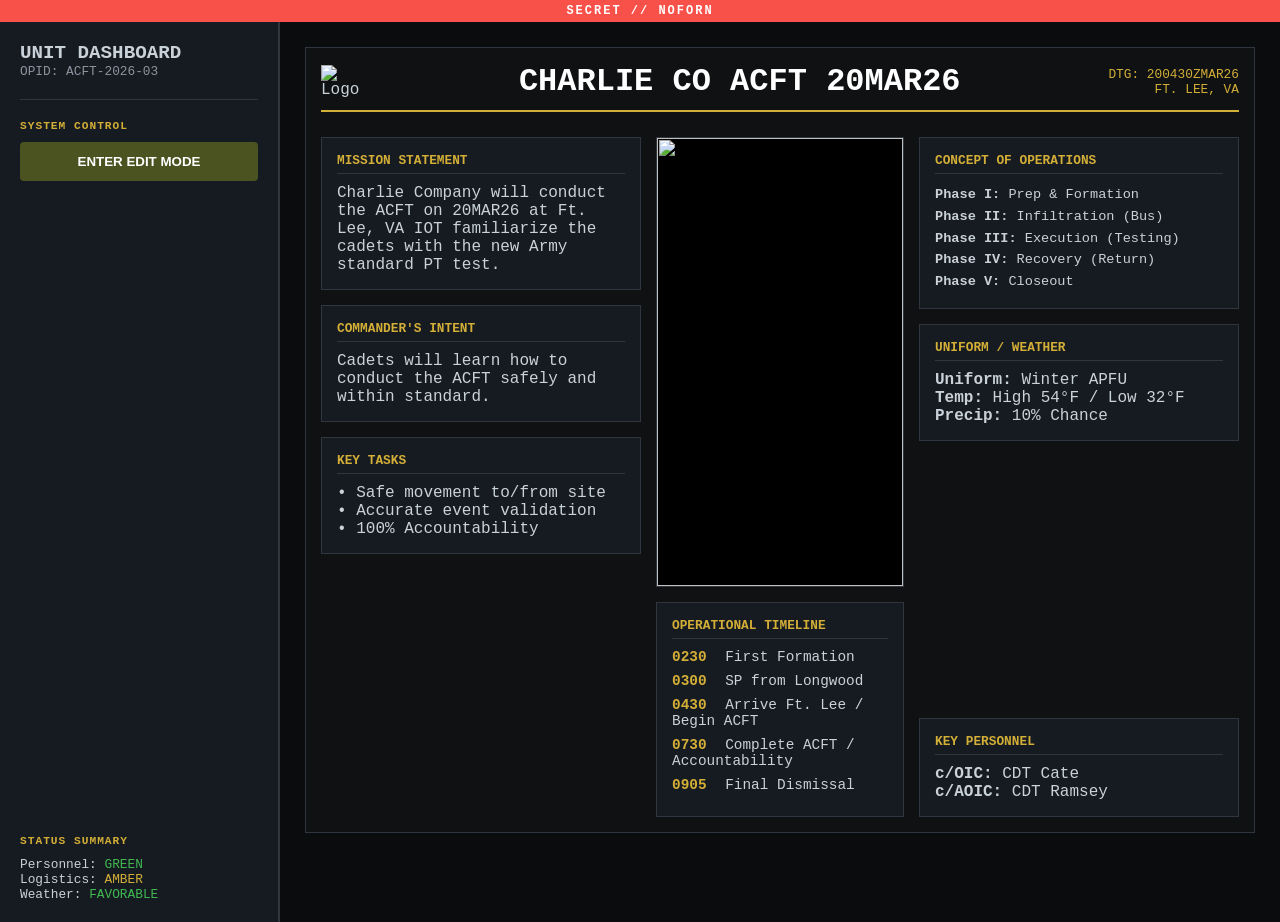
==== CONOP.html @ 580fa561 "Refactor CONOP.html for improved layout and styles" ====
<!DOCTYPE html>
<html lang="en">
<head>
  <meta charset="UTF-8" />
  <meta name="viewport" content="width=device-width, initial-scale=1.0" />
  <title>TOC | COMMAND DASHBOARD</title>
  <style>
    :root {
      --army-green: #4b5320;
      --tactical-bg: #0a0c0e;
      --panel: #161b22;
      --accent: #d4af37; /* Gold */
      --success: #3fb950;
      --danger: #f85149;
      --text-main: #c9d1d9;
      --text-muted: #8b949e;
      --border: #30363d;
      --edit-glow: rgba(212, 175, 55, 0.3);
    }

    * { box-sizing: border-box; }

    body {
      margin: 0;
      font-family: "Segoe UI", "Courier New", monospace;
      background-color: var(--tactical-bg);
      color: var(--text-main);
    }

    .classification-banner {
      background: var(--danger);
      color: white;
      text-align: center;
      font-weight: bold;
      padding: 4px;
      font-size: 0.75rem;
      letter-spacing: 2px;
      text-transform: uppercase;
      position: sticky;
      top: 0;
      z-index: 1000;
    }

    .app {
      display: grid;
      grid-template-columns: 280px 1fr;
      min-height: 100vh;
    }

    /* Sidebar Navigation */
    .sidebar {
      background: var(--panel);
      border-right: 2px solid var(--border);
      padding: 20px;
      display: flex;
      flex-direction: column;
    }

    .unit-header {
      border-bottom: 1px solid var(--border);
      padding-bottom: 20px;
      margin-bottom: 20px;
    }

    .nav-label {
      font-size: 0.7rem;
      color: var(--accent);
      text-transform: uppercase;
      margin-bottom: 10px;
      font-weight: bold;
      letter-spacing: 1px;
    }

    .toggle-btn {
      width: 100%;
      background: var(--army-green);
      color: white;
      border: none;
      padding: 12px;
      font-weight: bold;
      cursor: pointer;
      border-radius: 4px;
      margin-bottom: 20px;
      text-transform: uppercase;
      transition: 0.3s;
    }

    .toggle-btn.editing { background: var(--accent); color: black; }

    /* Main Content Layout */
    .main { padding: 25px; }

    .conop-grid {
      display: grid;
      grid-template-columns: 320px 1fr 320px; /* 3-Column functional layout */
      grid-template-rows: auto 1fr;
      gap: 15px;
      border: 1px solid var(--border);
      background: rgba(255,255,255,0.02);
      padding: 15px;
    }

    /* Header */
    .slide-header {
      grid-column: span 3;
      display: flex;
      justify-content: space-between;
      align-items: center;
      border-bottom: 2px solid var(--accent);
      padding-bottom: 10px;
      margin-bottom: 10px;
    }

    .slide-header h1 { margin: 0; font-size: 2rem; color: white; }

    /* Columns */
    .col { display: flex; flex-direction: column; gap: 15px; }

    .card {
      background: var(--panel);
      border: 1px solid var(--border);
      padding: 15px;
      position: relative;
    }

    .card h3 {
      margin-top: 0;
      font-size: 0.8rem;
      color: var(--accent);
      text-transform: uppercase;
      border-bottom: 1px solid var(--border);
      padding-bottom: 5px;
      margin-bottom: 10px;
    }

    /* Map / Image Container */
    .map-container {
      background: #000;
      height: 450px;
      border: 1px solid var(--border);
      position: relative;
      overflow: hidden;
      display: flex;
      justify-content: center;
      align-items: center;
    }

    #conop-image { width: 100%; height: 100%; object-fit: contain; }

    .upload-overlay {
      position: absolute;
      background: rgba(0,0,0,0.8);
      color: var(--accent);
      padding: 20px;
      border: 2px dashed var(--accent);
      cursor: pointer;
      display: none;
    }

    /* Editable States */
    .editable { outline: none; transition: 0.2s; }
    .is-editing .editable {
      background: rgba(255, 255, 255, 0.05);
      box-shadow: inset 0 0 5px var(--edit-glow);
      padding: 5px;
    }
    .is-editing .upload-overlay { display: block; }

    .timeline-list { list-style: none; padding: 0; margin: 0; font-family: monospace; }
    .timeline-list li { margin-bottom: 8px; font-size: 0.9rem; }
    .timeline-list strong { color: var(--accent); margin-right: 10px; }

  </style>
</head>
<body class="is-presentation">

  <div class="classification-banner">SECRET // NOFORN</div>

  <div class="app">
    <aside class="sidebar">
      <div class="unit-header">
        <div style="font-weight: bold; font-size: 1.2rem;">UNIT DASHBOARD</div>
        <div style="color: var(--text-muted); font-size: 0.8rem;">OPID: ACFT-2026-03</div>
      </div>

      <div class="nav-group">
        <div class="nav-label">System Control</div>
        <button id="toggleEdit" class="toggle-btn">Enter Edit Mode</button>
      </div>

      <div class="nav-group" style="margin-top: auto;">
        <div class="nav-label">Status Summary</div>
        <div style="font-size: 0.8rem; font-family: monospace;">
          Personnel: <span style="color: var(--success);">GREEN</span><br>
          Logistics: <span style="color: var(--accent);">AMBER</span><br>
          Weather: <span style="color: var(--success);">FAVORABLE</span>
        </div>
      </div>
    </aside>

    <main class="main">
      <div class="conop-grid" id="main-slide">
        
        <header class="slide-header">
          <img src="https://upload.wikimedia.org/wikipedia/commons/b/b5/US_Army_Insignia.svg" width="50" alt="Logo">
          <h1 class="editable" contenteditable="false">CHARLIE CO ACFT 20MAR26</h1>
          <div style="text-align: right; font-family: monospace; font-size: 0.8rem; color: var(--accent);">
            DTG: 200430ZMAR26<br>FT. LEE, VA
          </div>
        </header>

        <div class="col">
          <div class="card">
            <h3>Mission Statement</h3>
            <div class="editable" contenteditable="false">
              Charlie Company will conduct the ACFT on 20MAR26 at Ft. Lee, VA IOT familiarize the cadets with the new Army standard PT test.
            </div>
          </div>

          <div class="card">
            <h3>Commander's Intent</h3>
            <div class="editable" contenteditable="false">
              Cadets will learn how to conduct the ACFT safely and within standard.
            </div>
          </div>

          <div class="card">
            <h3>Key Tasks</h3>
            <div class="editable" contenteditable="false">
              • Safe movement to/from site<br>
              • Accurate event validation<br>
              • 100% Accountability
            </div>
          </div>
        </div>

        <div class="col" style="flex-grow: 1;">
          <div class="map-container">
            <img src="https://via.placeholder.com/800x450/111/d4af37?text=UPLOAD+MAP+IMAGE" id="conop-image">
            <label for="image-input" class="upload-overlay">
              CLICK TO UPLOAD CONOP IMAGE / MAP
            </label>
            <input type="file" id="image-input" style="display: none;" accept="image/*">
          </div>

          <div class="card">
            <h3>Operational Timeline</h3>
            <ul class="timeline-list editable" contenteditable="false">
              <li><strong>0230</strong> First Formation</li>
              <li><strong>0300</strong> SP from Longwood</li>
              <li><strong>0430</strong> Arrive Ft. Lee / Begin ACFT</li>
              <li><strong>0730</strong> Complete ACFT / Accountability</li>
              <li><strong>0905</strong> Final Dismissal</li>
            </ul>
          </div>
        </div>

        <div class="col">
          <div class="card">
            <h3>Concept of Operations</h3>
            <div class="editable" contenteditable="false" style="font-size: 0.85rem; line-height: 1.6;">
              <strong>Phase I:</strong> Prep & Formation<br>
              <strong>Phase II:</strong> Infiltration (Bus)<br>
              <strong>Phase III:</strong> Execution (Testing)<br>
              <strong>Phase IV:</strong> Recovery (Return)<br>
              <strong>Phase V:</strong> Closeout
            </div>
          </div>

          <div class="card">
            <h3>Uniform / Weather</h3>
            <div class="editable" contenteditable="false">
              <strong>Uniform:</strong> Winter APFU<br>
              <strong>Temp:</strong> High 54°F / Low 32°F<br>
              <strong>Precip:</strong> 10% Chance
            </div>
          </div>

          <div class="card" style="margin-top: auto;">
            <h3>Key Personnel</h3>
            <div class="editable" contenteditable="false">
              <strong>c/OIC:</strong> CDT Cate<br>
              <strong>c/AOIC:</strong> CDT Ramsey
            </div>
          </div>
        </div>

      </div>
    </main>
  </div>

  <script>
    const toggleBtn = document.getElementById('toggleEdit');
    const body = document.body;
    const editables = document.querySelectorAll('.editable');
    const imageInput = document.getElementById('image-input');
    const displayImage = document.getElementById('conop-image');

    let isEditing = false;

    // Toggle Edit Mode
    toggleBtn.addEventListener('click', () => {
      isEditing = !isEditing;
      
      if (isEditing) {
        body.classList.replace('is-presentation', 'is-editing');
        toggleBtn.textContent = 'Save & Lock Brief';
        toggleBtn.classList.add('editing');
        editables.forEach(el => el.contentEditable = "true");
      } else {
        body.classList.replace('is-editing', 'is-presentation');
        toggleBtn.textContent = 'Enter Edit Mode';
        toggleBtn.classList.remove('editing');
        editables.forEach(el => el.contentEditable = "false");
      }
    });

    // Handle Image Upload
    imageInput.addEventListener('change', function() {
      const file = this.files[0];
      if (file) {
        const reader = new FileReader();
        reader.onload = function(e) {
          displayImage.src = e.target.result;
        }
        reader.readAsDataURL(file);
      }
    });
  </script>
</body>
</html>
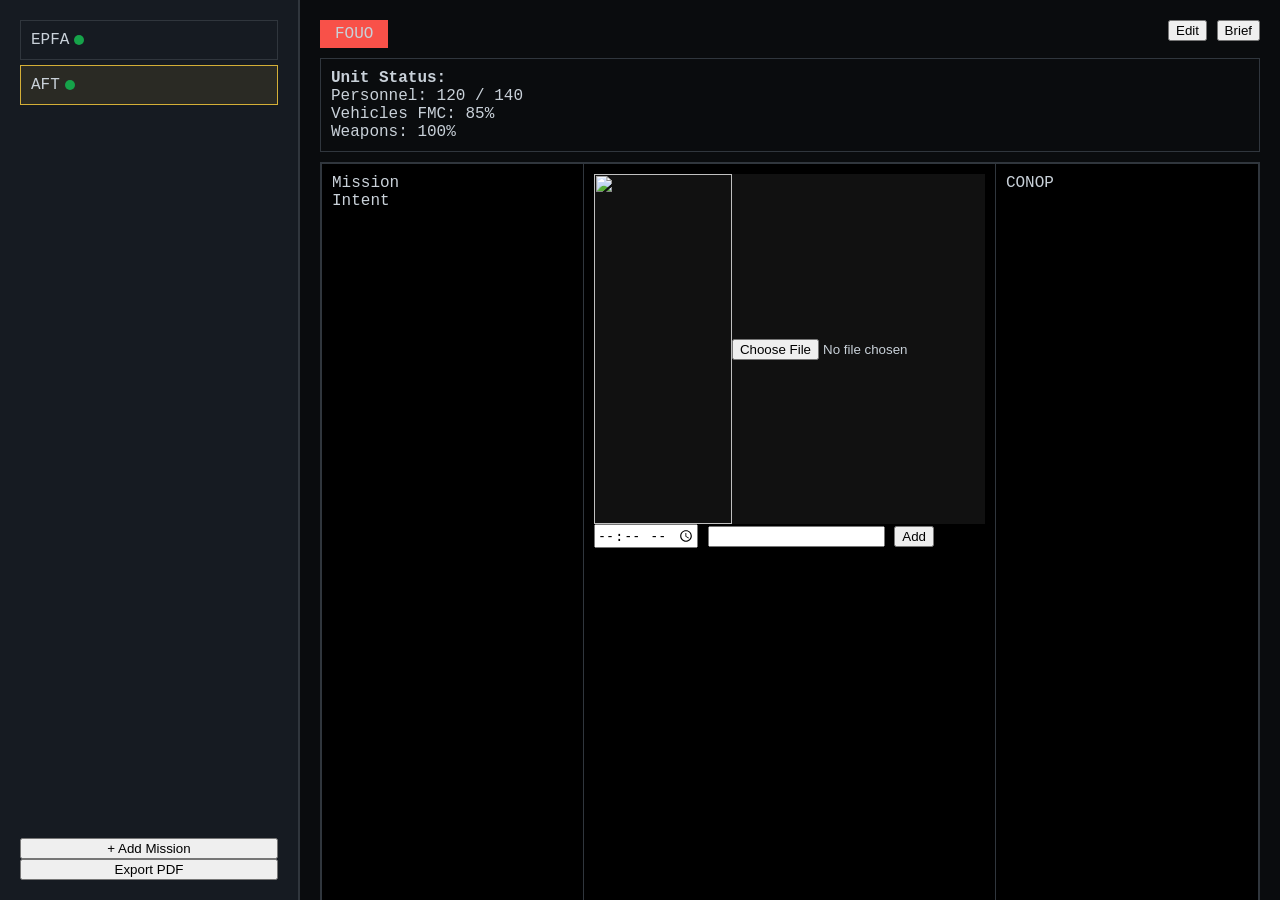
==== commit 69aefd47: "Refactor CONOP.html for improved structure and styling" ====
--- a/CONOP.html
+++ b/CONOP.html
@@ -1,331 +1,203 @@
 <!DOCTYPE html>
 <html lang="en">
 <head>
-  <meta charset="UTF-8" />
-  <meta name="viewport" content="width=device-width, initial-scale=1.0" />
-  <title>TOC | COMMAND DASHBOARD</title>
-  <style>
-    :root {
-      --army-green: #4b5320;
-      --tactical-bg: #0a0c0e;
-      --panel: #161b22;
-      --accent: #d4af37; /* Gold */
-      --success: #3fb950;
-      --danger: #f85149;
-      --text-main: #c9d1d9;
-      --text-muted: #8b949e;
-      --border: #30363d;
-      --edit-glow: rgba(212, 175, 55, 0.3);
-    }
-
-    * { box-sizing: border-box; }
-
-    body {
-      margin: 0;
-      font-family: "Segoe UI", "Courier New", monospace;
-      background-color: var(--tactical-bg);
-      color: var(--text-main);
-    }
-
-    .classification-banner {
-      background: var(--danger);
-      color: white;
-      text-align: center;
-      font-weight: bold;
-      padding: 4px;
-      font-size: 0.75rem;
-      letter-spacing: 2px;
-      text-transform: uppercase;
-      position: sticky;
-      top: 0;
-      z-index: 1000;
-    }
-
-    .app {
-      display: grid;
-      grid-template-columns: 280px 1fr;
-      min-height: 100vh;
-    }
-
-    /* Sidebar Navigation */
-    .sidebar {
-      background: var(--panel);
-      border-right: 2px solid var(--border);
-      padding: 20px;
-      display: flex;
-      flex-direction: column;
-    }
-
-    .unit-header {
-      border-bottom: 1px solid var(--border);
-      padding-bottom: 20px;
-      margin-bottom: 20px;
-    }
-
-    .nav-label {
-      font-size: 0.7rem;
-      color: var(--accent);
-      text-transform: uppercase;
-      margin-bottom: 10px;
-      font-weight: bold;
-      letter-spacing: 1px;
-    }
-
-    .toggle-btn {
-      width: 100%;
-      background: var(--army-green);
-      color: white;
-      border: none;
-      padding: 12px;
-      font-weight: bold;
-      cursor: pointer;
-      border-radius: 4px;
-      margin-bottom: 20px;
-      text-transform: uppercase;
-      transition: 0.3s;
-    }
-
-    .toggle-btn.editing { background: var(--accent); color: black; }
-
-    /* Main Content Layout */
-    .main { padding: 25px; }
-
-    .conop-grid {
-      display: grid;
-      grid-template-columns: 320px 1fr 320px; /* 3-Column functional layout */
-      grid-template-rows: auto 1fr;
-      gap: 15px;
-      border: 1px solid var(--border);
-      background: rgba(255,255,255,0.02);
-      padding: 15px;
-    }
-
-    /* Header */
-    .slide-header {
-      grid-column: span 3;
-      display: flex;
-      justify-content: space-between;
-      align-items: center;
-      border-bottom: 2px solid var(--accent);
-      padding-bottom: 10px;
-      margin-bottom: 10px;
-    }
-
-    .slide-header h1 { margin: 0; font-size: 2rem; color: white; }
-
-    /* Columns */
-    .col { display: flex; flex-direction: column; gap: 15px; }
-
-    .card {
-      background: var(--panel);
-      border: 1px solid var(--border);
-      padding: 15px;
-      position: relative;
-    }
-
-    .card h3 {
-      margin-top: 0;
-      font-size: 0.8rem;
-      color: var(--accent);
-      text-transform: uppercase;
-      border-bottom: 1px solid var(--border);
-      padding-bottom: 5px;
-      margin-bottom: 10px;
-    }
-
-    /* Map / Image Container */
-    .map-container {
-      background: #000;
-      height: 450px;
-      border: 1px solid var(--border);
-      position: relative;
-      overflow: hidden;
-      display: flex;
-      justify-content: center;
-      align-items: center;
-    }
-
-    #conop-image { width: 100%; height: 100%; object-fit: contain; }
-
-    .upload-overlay {
-      position: absolute;
-      background: rgba(0,0,0,0.8);
-      color: var(--accent);
-      padding: 20px;
-      border: 2px dashed var(--accent);
-      cursor: pointer;
-      display: none;
-    }
-
-    /* Editable States */
-    .editable { outline: none; transition: 0.2s; }
-    .is-editing .editable {
-      background: rgba(255, 255, 255, 0.05);
-      box-shadow: inset 0 0 5px var(--edit-glow);
-      padding: 5px;
-    }
-    .is-editing .upload-overlay { display: block; }
-
-    .timeline-list { list-style: none; padding: 0; margin: 0; font-family: monospace; }
-    .timeline-list li { margin-bottom: 8px; font-size: 0.9rem; }
-    .timeline-list strong { color: var(--accent); margin-right: 10px; }
-
-  </style>
+<meta charset="UTF-8">
+<meta name="viewport" content="width=device-width, initial-scale=1.0">
+<title>TOC | MISSION BUILDER PRO</title>
+
+<style>
+:root {
+--bg:#0a0c0e;--panel:#161b22;--border:#30363d;--accent:#d4af37;--army-green:#4b5320;--text:#c9d1d9;--danger:#f85149;
+}
+
+body{margin:0;font-family:"Segoe UI","Courier New",monospace;background:var(--bg);color:var(--text);display:grid;grid-template-columns:300px 1fr;height:100vh}
+
+.sidebar{background:var(--panel);border-right:2px solid var(--border);padding:20px;display:flex;flex-direction:column}
+.tab-list{flex-grow:1;overflow:auto}
+.mission-tab{border:1px solid var(--border);padding:10px;margin-bottom:5px;cursor:pointer;display:flex;gap:5px;align-items:center}
+.mission-tab.active{border-color:var(--accent);background:rgba(212,175,55,0.1)}
+
+.status-dot{width:10px;height:10px;border-radius:50%}
+.green{background:#16a34a}
+.amber{background:#f59e0b}
+.red{background:#dc2626}
+
+.main{padding:20px;overflow:auto}
+.header{display:flex;justify-content:space-between;margin-bottom:10px}
+.banner{background:var(--danger);padding:5px 15px}
+
+.unit-box{margin-bottom:10px;border:1px solid var(--border);padding:10px}
+
+.slide{display:none;background:black;border:2px solid var(--border);grid-template-columns:28% 44% 28%;min-height:800px}
+.slide.active{display:grid}
+
+.col{border-right:1px solid var(--border);padding:10px}
+.col:last-child{border-right:none}
+
+.map{height:350px;background:#111;display:flex;justify-content:center;align-items:center;position:relative}
+.map img{width:100%;height:100%;object-fit:contain}
+
+.editing [contenteditable="true"]{outline:1px dashed var(--accent)}
+
+</style>
 </head>
-<body class="is-presentation">
-
-  <div class="classification-banner">SECRET // NOFORN</div>
-
-  <div class="app">
-    <aside class="sidebar">
-      <div class="unit-header">
-        <div style="font-weight: bold; font-size: 1.2rem;">UNIT DASHBOARD</div>
-        <div style="color: var(--text-muted); font-size: 0.8rem;">OPID: ACFT-2026-03</div>
-      </div>
-
-      <div class="nav-group">
-        <div class="nav-label">System Control</div>
-        <button id="toggleEdit" class="toggle-btn">Enter Edit Mode</button>
-      </div>
-
-      <div class="nav-group" style="margin-top: auto;">
-        <div class="nav-label">Status Summary</div>
-        <div style="font-size: 0.8rem; font-family: monospace;">
-          Personnel: <span style="color: var(--success);">GREEN</span><br>
-          Logistics: <span style="color: var(--accent);">AMBER</span><br>
-          Weather: <span style="color: var(--success);">FAVORABLE</span>
-        </div>
-      </div>
-    </aside>
-
-    <main class="main">
-      <div class="conop-grid" id="main-slide">
-        
-        <header class="slide-header">
-          <img src="https://upload.wikimedia.org/wikipedia/commons/b/b5/US_Army_Insignia.svg" width="50" alt="Logo">
-          <h1 class="editable" contenteditable="false">CHARLIE CO ACFT 20MAR26</h1>
-          <div style="text-align: right; font-family: monospace; font-size: 0.8rem; color: var(--accent);">
-            DTG: 200430ZMAR26<br>FT. LEE, VA
-          </div>
-        </header>
-
-        <div class="col">
-          <div class="card">
-            <h3>Mission Statement</h3>
-            <div class="editable" contenteditable="false">
-              Charlie Company will conduct the ACFT on 20MAR26 at Ft. Lee, VA IOT familiarize the cadets with the new Army standard PT test.
-            </div>
-          </div>
-
-          <div class="card">
-            <h3>Commander's Intent</h3>
-            <div class="editable" contenteditable="false">
-              Cadets will learn how to conduct the ACFT safely and within standard.
-            </div>
-          </div>
-
-          <div class="card">
-            <h3>Key Tasks</h3>
-            <div class="editable" contenteditable="false">
-              • Safe movement to/from site<br>
-              • Accurate event validation<br>
-              • 100% Accountability
-            </div>
-          </div>
-        </div>
-
-        <div class="col" style="flex-grow: 1;">
-          <div class="map-container">
-            <img src="https://via.placeholder.com/800x450/111/d4af37?text=UPLOAD+MAP+IMAGE" id="conop-image">
-            <label for="image-input" class="upload-overlay">
-              CLICK TO UPLOAD CONOP IMAGE / MAP
-            </label>
-            <input type="file" id="image-input" style="display: none;" accept="image/*">
-          </div>
-
-          <div class="card">
-            <h3>Operational Timeline</h3>
-            <ul class="timeline-list editable" contenteditable="false">
-              <li><strong>0230</strong> First Formation</li>
-              <li><strong>0300</strong> SP from Longwood</li>
-              <li><strong>0430</strong> Arrive Ft. Lee / Begin ACFT</li>
-              <li><strong>0730</strong> Complete ACFT / Accountability</li>
-              <li><strong>0905</strong> Final Dismissal</li>
-            </ul>
-          </div>
-        </div>
-
-        <div class="col">
-          <div class="card">
-            <h3>Concept of Operations</h3>
-            <div class="editable" contenteditable="false" style="font-size: 0.85rem; line-height: 1.6;">
-              <strong>Phase I:</strong> Prep & Formation<br>
-              <strong>Phase II:</strong> Infiltration (Bus)<br>
-              <strong>Phase III:</strong> Execution (Testing)<br>
-              <strong>Phase IV:</strong> Recovery (Return)<br>
-              <strong>Phase V:</strong> Closeout
-            </div>
-          </div>
-
-          <div class="card">
-            <h3>Uniform / Weather</h3>
-            <div class="editable" contenteditable="false">
-              <strong>Uniform:</strong> Winter APFU<br>
-              <strong>Temp:</strong> High 54°F / Low 32°F<br>
-              <strong>Precip:</strong> 10% Chance
-            </div>
-          </div>
-
-          <div class="card" style="margin-top: auto;">
-            <h3>Key Personnel</h3>
-            <div class="editable" contenteditable="false">
-              <strong>c/OIC:</strong> CDT Cate<br>
-              <strong>c/AOIC:</strong> CDT Ramsey
-            </div>
-          </div>
-        </div>
-
-      </div>
-    </main>
-  </div>
-
-  <script>
-    const toggleBtn = document.getElementById('toggleEdit');
-    const body = document.body;
-    const editables = document.querySelectorAll('.editable');
-    const imageInput = document.getElementById('image-input');
-    const displayImage = document.getElementById('conop-image');
-
-    let isEditing = false;
-
-    // Toggle Edit Mode
-    toggleBtn.addEventListener('click', () => {
-      isEditing = !isEditing;
-      
-      if (isEditing) {
-        body.classList.replace('is-presentation', 'is-editing');
-        toggleBtn.textContent = 'Save & Lock Brief';
-        toggleBtn.classList.add('editing');
-        editables.forEach(el => el.contentEditable = "true");
-      } else {
-        body.classList.replace('is-editing', 'is-presentation');
-        toggleBtn.textContent = 'Enter Edit Mode';
-        toggleBtn.classList.remove('editing');
-        editables.forEach(el => el.contentEditable = "false");
-      }
-    });
-
-    // Handle Image Upload
-    imageInput.addEventListener('change', function() {
-      const file = this.files[0];
-      if (file) {
-        const reader = new FileReader();
-        reader.onload = function(e) {
-          displayImage.src = e.target.result;
-        }
-        reader.readAsDataURL(file);
-      }
-    });
-  </script>
+
+<body>
+
+<div class="sidebar">
+<div id="tabs" class="tab-list"></div>
+<button onclick="addMission()">+ Add Mission</button>
+<button onclick="exportPDF()">Export PDF</button>
+</div>
+
+<div class="main">
+<div class="header">
+<div class="banner">FOUO</div>
+<div>
+<button onclick="toggleEdit()">Edit</button>
+<button onclick="toggleFullscreen()">Brief</button>
+</div>
+</div>
+
+<!-- UNIT TRACKING -->
+<div class="unit-box" contenteditable="true">
+<strong>Unit Status:</strong><br>
+Personnel: 120 / 140<br>
+Vehicles FMC: 85%<br>
+Weapons: 100%
+</div>
+
+<div id="slides"></div>
+</div>
+
+<template id="template">
+<div class="slide">
+
+<div class="col">
+<div contenteditable="false" class="editable">Mission</div>
+<div contenteditable="false" class="editable">Intent</div>
+</div>
+
+<div class="col">
+<div class="map">
+<img src="https://via.placeholder.com/800x400" class="img">
+<input type="file" onchange="uploadImg(event,this)">
+</div>
+
+<!-- TIMELINE BUILDER -->
+<div>
+<input type="time" id="time">
+<input type="text" id="task">
+<button onclick="addTimeline(this)">Add</button>
+<ul class="timeline"></ul>
+</div>
+
+</div>
+
+<div class="col">
+<div contenteditable="false" class="editable">CONOP</div>
+</div>
+
+</div>
+</template>
+
+<script src="https://cdnjs.cloudflare.com/ajax/libs/html2pdf.js/0.10.1/html2pdf.bundle.min.js"></script>
+
+<script>
+let count=0
+let edit=false
+
+function addMission(name="Mission"){
+count++
+let id="m"+count
+
+let tab=document.createElement('div')
+tab.className='mission-tab'
+
+let text=document.createElement('span')
+text.innerText=name
+text.contentEditable=true
+
+let status=document.createElement('div')
+status.className='status-dot green'
+status.onclick=()=>{
+status.className=status.classList.contains('green')?'status-dot amber':status.classList.contains('amber')?'status-dot red':'status-dot green'
+}
+
+tab.appendChild(text)
+tab.appendChild(status)
+
+tab.onclick=()=>switchMission(id,tab)
+
+document.getElementById('tabs').appendChild(tab)
+
+let temp=document.getElementById('template').content.cloneNode(true)
+let slide=temp.querySelector('.slide')
+slide.id=id
+
+document.getElementById('slides').appendChild(slide)
+
+switchMission(id,tab)
+}
+
+function switchMission(id,tab){
+document.querySelectorAll('.slide').forEach(s=>s.classList.remove('active'))
+document.querySelectorAll('.mission-tab').forEach(t=>t.classList.remove('active'))
+
+document.getElementById(id).classList.add('active')
+tab.classList.add('active')
+}
+
+function toggleEdit(){
+edit=!edit
+
+document.querySelectorAll('.editable').forEach(e=>e.contentEditable=edit)
+}
+
+function toggleFullscreen(){
+document.body.classList.toggle('fullscreen')
+}
+
+function uploadImg(e,input){
+let file=e.target.files[0]
+let reader=new FileReader()
+reader.onload=r=>{
+input.previousElementSibling.src=r.target.result
+}
+reader.readAsDataURL(file)
+}
+
+// TIMELINE SORT
+function addTimeline(btn){
+let container=btn.parentElement
+let time=container.querySelector('#time').value
+let task=container.querySelector('#task').value
+
+let li=document.createElement('li')
+li.dataset.time=time
+li.innerText=time+" - "+task
+
+let ul=container.querySelector('.timeline')
+ul.appendChild(li)
+
+// SORT
+let items=[...ul.children]
+items.sort((a,b)=>a.dataset.time.localeCompare(b.dataset.time))
+ul.innerHTML=''
+items.forEach(i=>ul.appendChild(i))
+}
+
+// PDF EXPORT
+function exportPDF(){
+let element=document.querySelector('.slide.active')
+html2pdf().from(element).save("CONOP.pdf")
+}
+
+window.onload=()=>{
+addMission("EPFA")
+addMission("AFT")
+}
+</script>
+
 </body>
 </html>
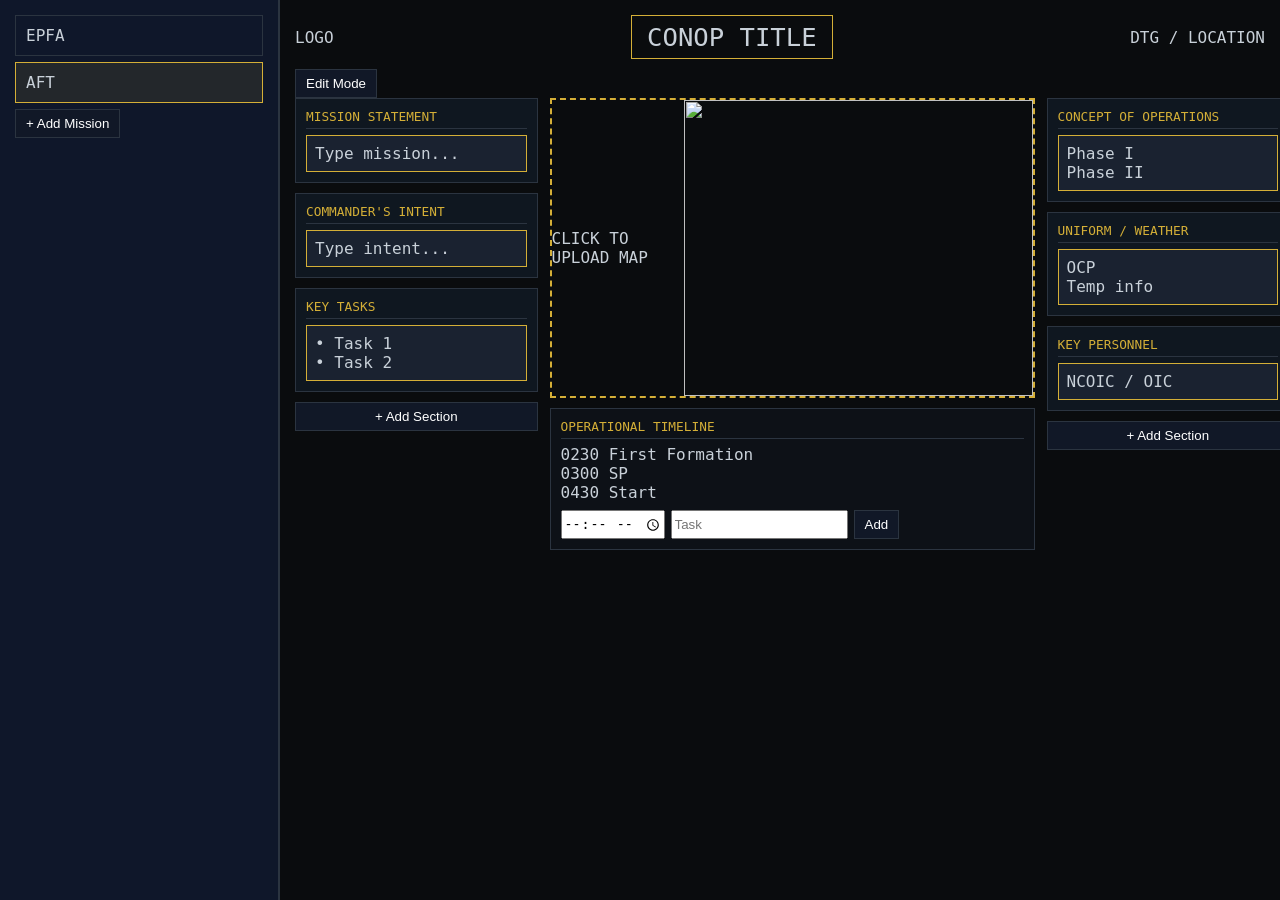
==== commit 98e7adf9: "Update CONOP dashboard layout and styles" ====
--- a/CONOP.html
+++ b/CONOP.html
@@ -3,39 +3,72 @@
 <head>
 <meta charset="UTF-8">
 <meta name="viewport" content="width=device-width, initial-scale=1.0">
-<title>TOC | MISSION BUILDER PRO</title>
+<title>TOC | CONOP DASHBOARD</title>
 
 <style>
 :root {
---bg:#0a0c0e;--panel:#161b22;--border:#30363d;--accent:#d4af37;--army-green:#4b5320;--text:#c9d1d9;--danger:#f85149;
-}
-
-body{margin:0;font-family:"Segoe UI","Courier New",monospace;background:var(--bg);color:var(--text);display:grid;grid-template-columns:300px 1fr;height:100vh}
-
-.sidebar{background:var(--panel);border-right:2px solid var(--border);padding:20px;display:flex;flex-direction:column}
-.tab-list{flex-grow:1;overflow:auto}
-.mission-tab{border:1px solid var(--border);padding:10px;margin-bottom:5px;cursor:pointer;display:flex;gap:5px;align-items:center}
+  --bg:#0a0c0e;
+  --panel:#111827;
+  --card:#0f1720;
+  --border:#2b3440;
+  --accent:#d4af37;
+  --text:#c9d1d9;
+}
+
+*{box-sizing:border-box}
+body{margin:0;font-family:Segoe UI, monospace;background:var(--bg);color:var(--text);display:grid;grid-template-columns:280px 1fr;height:100vh}
+
+.sidebar{background:#0f172a;border-right:2px solid var(--border);padding:15px}
+.mission-tab{border:1px solid var(--border);padding:10px;margin-bottom:6px;cursor:pointer}
 .mission-tab.active{border-color:var(--accent);background:rgba(212,175,55,0.1)}
 
-.status-dot{width:10px;height:10px;border-radius:50%}
-.green{background:#16a34a}
-.amber{background:#f59e0b}
-.red{background:#dc2626}
-
-.main{padding:20px;overflow:auto}
-.header{display:flex;justify-content:space-between;margin-bottom:10px}
-.banner{background:var(--danger);padding:5px 15px}
-
-.unit-box{margin-bottom:10px;border:1px solid var(--border);padding:10px}
-
-.slide{display:none;background:black;border:2px solid var(--border);grid-template-columns:28% 44% 28%;min-height:800px}
+.main{padding:15px;overflow:auto}
+.header{display:flex;justify-content:space-between;align-items:center;margin-bottom:10px}
+.title{font-size:1.6rem;border:1px solid var(--accent);padding:6px 15px}
+
+.slide{display:none;grid-template-columns:25% 50% 25%;gap:12px}
 .slide.active{display:grid}
 
-.col{border-right:1px solid var(--border);padding:10px}
-.col:last-child{border-right:none}
-
-.map{height:350px;background:#111;display:flex;justify-content:center;align-items:center;position:relative}
+.section{
+  border:1px solid var(--border);
+  background:var(--card);
+  padding:10px;
+}
+.section-title{
+  color:var(--accent);
+  font-size:0.8rem;
+  border-bottom:1px solid var(--border);
+  margin-bottom:6px;
+  padding-bottom:4px;
+}
+
+.box{
+  background:#1a2230;
+  border:1px solid var(--accent);
+  padding:8px;
+}
+
+.left,.right{display:flex;flex-direction:column;gap:10px}
+
+.center{display:flex;flex-direction:column;gap:10px}
+
+.map{
+  height:300px;
+  border:2px dashed var(--accent);
+  display:flex;
+  align-items:center;
+  justify-content:center;
+  position:relative;
+}
 .map img{width:100%;height:100%;object-fit:contain}
+
+.timeline{
+  border:1px solid var(--border);
+  padding:10px;
+  background:#0d1117;
+}
+
+button{background:#111827;border:1px solid var(--border);color:white;padding:6px 10px;cursor:pointer}
 
 .editing [contenteditable="true"]{outline:1px dashed var(--accent)}
 
@@ -45,63 +78,103 @@
 <body>
 
 <div class="sidebar">
-<div id="tabs" class="tab-list"></div>
-<button onclick="addMission()">+ Add Mission</button>
-<button onclick="exportPDF()">Export PDF</button>
+  <div id="tabs"></div>
+  <button onclick="addMission()">+ Add Mission</button>
 </div>
 
 <div class="main">
-<div class="header">
-<div class="banner">FOUO</div>
-<div>
-<button onclick="toggleEdit()">Edit</button>
-<button onclick="toggleFullscreen()">Brief</button>
-</div>
-</div>
-
-<!-- UNIT TRACKING -->
-<div class="unit-box" contenteditable="true">
-<strong>Unit Status:</strong><br>
-Personnel: 120 / 140<br>
-Vehicles FMC: 85%<br>
-Weapons: 100%
-</div>
-
-<div id="slides"></div>
+  <div class="header">
+    <div>LOGO</div>
+    <div class="title" contenteditable="true">CONOP TITLE</div>
+    <div>DTG / LOCATION</div>
+  </div>
+
+  <button onclick="toggleEdit()">Edit Mode</button>
+
+  <div id="slides"></div>
 </div>
 
 <template id="template">
 <div class="slide">
 
-<div class="col">
-<div contenteditable="false" class="editable">Mission</div>
-<div contenteditable="false" class="editable">Intent</div>
-</div>
-
-<div class="col">
-<div class="map">
-<img src="https://via.placeholder.com/800x400" class="img">
-<input type="file" onchange="uploadImg(event,this)">
-</div>
-
-<!-- TIMELINE BUILDER -->
-<div>
-<input type="time" id="time">
-<input type="text" id="task">
-<button onclick="addTimeline(this)">Add</button>
-<ul class="timeline"></ul>
-</div>
-
-</div>
-
-<div class="col">
-<div contenteditable="false" class="editable">CONOP</div>
+<div class="left">
+
+<div class="section">
+<div class="section-title">MISSION STATEMENT</div>
+<div class="box editable" contenteditable="false">Type mission...</div>
+</div>
+
+<div class="section">
+<div class="section-title">COMMANDER'S INTENT</div>
+<div class="box editable" contenteditable="false">Type intent...</div>
+</div>
+
+<div class="section">
+<div class="section-title">KEY TASKS</div>
+<div class="box editable" contenteditable="false">
+• Task 1<br>• Task 2
+</div>
+</div>
+
+<button onclick="addCustomSection(this)">+ Add Section</button>
+
+</div>
+
+<div class="center">
+
+<div class="map" onclick="upload.click()">
+<span>CLICK TO UPLOAD MAP</span>
+<img class="img">
+<input type="file" id="upload" hidden onchange="uploadImg(event,this)">
+</div>
+
+<div class="timeline">
+<div class="section-title">OPERATIONAL TIMELINE</div>
+<div class="timeline-list editable" contenteditable="false">
+0230 First Formation<br>
+0300 SP<br>
+0430 Start
+</div>
+<div style="margin-top:8px; display:flex; gap:6px; flex-wrap:wrap;">
+<input type="time" class="time-input">
+<input type="text" class="task-input" placeholder="Task">
+<button onclick="addTimelineItem(this)">Add</button>
+</div>
+</div>
+
+</div>
+
+<div class="right">
+
+<div class="section">
+<div class="section-title">CONCEPT OF OPERATIONS</div>
+<div class="box editable" contenteditable="false">
+Phase I<br>Phase II
+</div>
+</div>
+
+<div class="section">
+<div class="section-title">UNIFORM / WEATHER</div>
+<div class="box editable" contenteditable="false">
+OCP<br>Temp info
+</div>
+</div>
+
+<div class="section">
+<div class="section-title">KEY PERSONNEL</div>
+<div class="box editable" contenteditable="false">
+NCOIC / OIC
+</div>
+</div>
+
+<button onclick="addRightSection(this)">+ Add Section</button>
+
+</div>
+
 </div>
 
 </div>
 </template>
-
-<script src="https://cdnjs.cloudflare.com/ajax/libs/html2pdf.js/0.10.1/html2pdf.bundle.min.js"></script>
 
 <script>
 let count=0
@@ -113,22 +186,9 @@
 
 let tab=document.createElement('div')
 tab.className='mission-tab'
-
-let text=document.createElement('span')
-text.innerText=name
-text.contentEditable=true
-
-let status=document.createElement('div')
-status.className='status-dot green'
-status.onclick=()=>{
-status.className=status.classList.contains('green')?'status-dot amber':status.classList.contains('amber')?'status-dot red':'status-dot green'
-}
-
-tab.appendChild(text)
-tab.appendChild(status)
+tab.innerText=name
 
 tab.onclick=()=>switchMission(id,tab)
-
 document.getElementById('tabs').appendChild(tab)
 
 let temp=document.getElementById('template').content.cloneNode(true)
@@ -152,10 +212,6 @@
 edit=!edit
 
 document.querySelectorAll('.editable').forEach(e=>e.contentEditable=edit)
-}
-
-function toggleFullscreen(){
-document.body.classList.toggle('fullscreen')
 }
 
 function uploadImg(e,input){
@@ -167,35 +223,58 @@
 reader.readAsDataURL(file)
 }
 
-// TIMELINE SORT
-function addTimeline(btn){
-let container=btn.parentElement
-let time=container.querySelector('#time').value
-let task=container.querySelector('#task').value
-
-let li=document.createElement('li')
-li.dataset.time=time
-li.innerText=time+" - "+task
-
-let ul=container.querySelector('.timeline')
-ul.appendChild(li)
+function addCustomSection(btn){
+const container=btn.parentElement
+
+const section=document.createElement('div')
+section.className='section'
+section.innerHTML=`
+<div class="section-title" contenteditable="true">NEW SECTION</div>
+<div class="box editable" contenteditable="true">Type...</div>
+`
+
+container.insertBefore(section,btn)
+}
+
+// 🔥 RIGHT SIDE SECTION ADDER
+function addRightSection(btn){
+const container=btn.parentElement
+
+const section=document.createElement('div')
+section.className='section'
+section.innerHTML=`
+<div class="section-title" contenteditable="true">NEW SECTION</div>
+<div class="box editable" contenteditable="true">Type...</div>
+`
+
+container.insertBefore(section,btn)
+}
+
+// 🔥 TIMELINE BUILDER
+function addTimelineItem(btn){
+const container = btn.closest('.timeline')
+const time = container.querySelector('.time-input').value
+const task = container.querySelector('.task-input').value
+
+if(!time || !task) return
+
+const list = container.querySelector('.timeline-list')
+
+let items = list.innerHTML.split('<br>').filter(i=>i.trim()!=="")
+items.push(`${time} ${task}`)
 
 // SORT
-let items=[...ul.children]
-items.sort((a,b)=>a.dataset.time.localeCompare(b.dataset.time))
-ul.innerHTML=''
-items.forEach(i=>ul.appendChild(i))
-}
-
-// PDF EXPORT
-function exportPDF(){
-let element=document.querySelector('.slide.active')
-html2pdf().from(element).save("CONOP.pdf")
+items.sort((a,b)=>a.localeCompare(b))
+
+list.innerHTML = items.join('<br>')
+
+container.querySelector('.time-input').value=""
+container.querySelector('.task-input').value=""
 }
 
 window.onload=()=>{
-addMission("EPFA")
-addMission("AFT")
+addMission('EPFA')
+addMission('AFT')
 }
 </script>
 
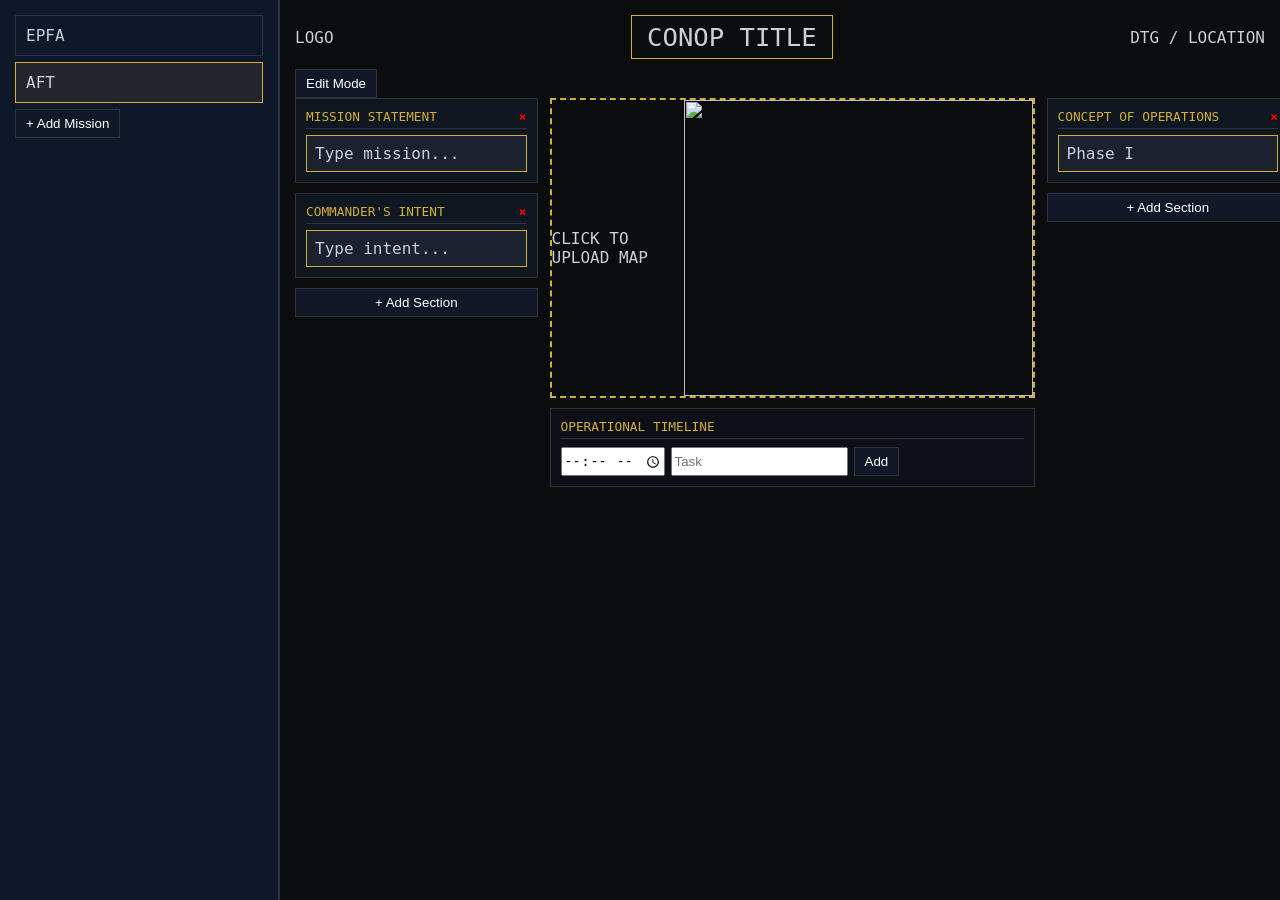
==== commit 99b805fb: "Update CONOP.html" ====
--- a/CONOP.html
+++ b/CONOP.html
@@ -33,14 +33,19 @@
   border:1px solid var(--border);
   background:var(--card);
   padding:10px;
-}
+  cursor:grab;
+}
+.section.dragging{opacity:0.5}
 .section-title{
   color:var(--accent);
   font-size:0.8rem;
   border-bottom:1px solid var(--border);
   margin-bottom:6px;
   padding-bottom:4px;
-}
+  display:flex;justify-content:space-between;align-items:center;
+}
+
+.delete-btn{color:red;cursor:pointer;font-weight:bold}
 
 .box{
   background:#1a2230;
@@ -49,7 +54,6 @@
 }
 
 .left,.right{display:flex;flex-direction:column;gap:10px}
-
 .center{display:flex;flex-direction:column;gap:10px}
 
 .map{
@@ -59,6 +63,7 @@
   align-items:center;
   justify-content:center;
   position:relative;
+  cursor:pointer;
 }
 .map img{width:100%;height:100%;object-fit:contain}
 
@@ -69,9 +74,7 @@
 }
 
 button{background:#111827;border:1px solid var(--border);color:white;padding:6px 10px;cursor:pointer}
-
 .editing [contenteditable="true"]{outline:1px dashed var(--accent)}
-
 </style>
 </head>
 
@@ -99,42 +102,19 @@
 
 <div class="left">
 
-<div class="section">
-<div class="section-title">MISSION STATEMENT</div>
-<div class="box editable" contenteditable="false">Type mission...</div>
-</div>
-
-<div class="section">
-<div class="section-title">COMMANDER'S INTENT</div>
-<div class="box editable" contenteditable="false">Type intent...</div>
-</div>
-
-<div class="section">
-<div class="section-title">KEY TASKS</div>
-<div class="box editable" contenteditable="false">
-• Task 1<br>• Task 2
-</div>
-</div>
-
-<button onclick="addCustomSection(this)">+ Add Section</button>
-
 </div>
 
 <div class="center">
 
-<div class="map" onclick="upload.click()">
+<div class="map" onclick="triggerUpload(this)">
 <span>CLICK TO UPLOAD MAP</span>
 <img class="img">
-<input type="file" id="upload" hidden onchange="uploadImg(event,this)">
+<input type="file" hidden onchange="uploadImg(event,this)">
 </div>
 
 <div class="timeline">
 <div class="section-title">OPERATIONAL TIMELINE</div>
-<div class="timeline-list editable" contenteditable="false">
-0230 First Formation<br>
-0300 SP<br>
-0430 Start
-</div>
+<div class="timeline-list editable" contenteditable="false"></div>
 <div style="margin-top:8px; display:flex; gap:6px; flex-wrap:wrap;">
 <input type="time" class="time-input">
 <input type="text" class="task-input" placeholder="Task">
@@ -146,31 +126,6 @@
 
 <div class="right">
 
-<div class="section">
-<div class="section-title">CONCEPT OF OPERATIONS</div>
-<div class="box editable" contenteditable="false">
-Phase I<br>Phase II
-</div>
-</div>
-
-<div class="section">
-<div class="section-title">UNIFORM / WEATHER</div>
-<div class="box editable" contenteditable="false">
-OCP<br>Temp info
-</div>
-</div>
-
-<div class="section">
-<div class="section-title">KEY PERSONNEL</div>
-<div class="box editable" contenteditable="false">
-NCOIC / OIC
-</div>
-</div>
-
-<button onclick="addRightSection(this)">+ Add Section</button>
-
-</div>
-
 </div>
 
 </div>
@@ -179,6 +134,52 @@
 <script>
 let count=0
 let edit=false
+let dragSrc=null
+
+function createSection(title="NEW SECTION", content="Type..."){
+  const section=document.createElement('div')
+  section.className='section'
+  section.draggable=true
+
+  section.innerHTML=`
+  <div class="section-title" contenteditable="true">${title}<span class="delete-btn" onclick="deleteSection(this)">×</span></div>
+  <div class="box editable" contenteditable="false">${content}</div>
+  `
+
+  section.addEventListener('dragstart',()=>{
+    dragSrc=section
+    section.classList.add('dragging')
+  })
+
+  section.addEventListener('dragend',()=>{
+    section.classList.remove('dragging')
+  })
+
+  section.addEventListener('dragover',(e)=>{
+    e.preventDefault()
+    const container=section.parentElement
+    const after=getDragAfterElement(container,e.clientY)
+    if(after==null) container.appendChild(dragSrc)
+    else container.insertBefore(dragSrc,after)
+  })
+
+  return section
+}
+
+function getDragAfterElement(container,y){
+  const elements=[...container.querySelectorAll('.section:not(.dragging)')]
+  return elements.reduce((closest,child)=>{
+    const box=child.getBoundingClientRect()
+    const offset=y-box.top-box.height/2
+    if(offset<0 && offset>closest.offset){
+      return {offset:offset,element:child}
+    }else return closest
+  },{offset:Number.NEGATIVE_INFINITY}).element
+}
+
+function deleteSection(btn){
+  btn.closest('.section').remove()
+}
 
 function addMission(name="Mission"){
 count++
@@ -195,6 +196,26 @@
 let slide=temp.querySelector('.slide')
 slide.id=id
 
+// default sections
+let left=slide.querySelector('.left')
+left.appendChild(createSection("MISSION STATEMENT","Type mission..."))
+left.appendChild(createSection("COMMANDER'S INTENT","Type intent..."))
+
+let right=slide.querySelector('.right')
+right.appendChild(createSection("CONCEPT OF OPERATIONS","Phase I"))
+
+// add buttons
+let addLeftBtn=document.createElement('button')
+addLeftBtn.innerText='+ Add Section'
+addLeftBtn.onclick=()=>left.appendChild(createSection())
+left.appendChild(addLeftBtn)
+
+let addRightBtn=document.createElement('button')
+addRightBtn.innerText='+ Add Section'
+addRightBtn.onclick=()=>right.appendChild(createSection())
+right.appendChild(addRightBtn)
+
+
 document.getElementById('slides').appendChild(slide)
 
 switchMission(id,tab)
@@ -214,43 +235,21 @@
 document.querySelectorAll('.editable').forEach(e=>e.contentEditable=edit)
 }
 
+function triggerUpload(mapEl){
+const input=mapEl.querySelector('input')
+input.click()
+}
+
 function uploadImg(e,input){
 let file=e.target.files[0]
+if(!file) return
 let reader=new FileReader()
 reader.onload=r=>{
-input.previousElementSibling.src=r.target.result
+input.closest('.map').querySelector('.img').src=r.target.result
 }
 reader.readAsDataURL(file)
 }
 
-function addCustomSection(btn){
-const container=btn.parentElement
-
-const section=document.createElement('div')
-section.className='section'
-section.innerHTML=`
-<div class="section-title" contenteditable="true">NEW SECTION</div>
-<div class="box editable" contenteditable="true">Type...</div>
-`
-
-container.insertBefore(section,btn)
-}
-
-// 🔥 RIGHT SIDE SECTION ADDER
-function addRightSection(btn){
-const container=btn.parentElement
-
-const section=document.createElement('div')
-section.className='section'
-section.innerHTML=`
-<div class="section-title" contenteditable="true">NEW SECTION</div>
-<div class="box editable" contenteditable="true">Type...</div>
-`
-
-container.insertBefore(section,btn)
-}
-
-// 🔥 TIMELINE BUILDER
 function addTimelineItem(btn){
 const container = btn.closest('.timeline')
 const time = container.querySelector('.time-input').value
@@ -259,13 +258,9 @@
 if(!time || !task) return
 
 const list = container.querySelector('.timeline-list')
-
-let items = list.innerHTML.split('<br>').filter(i=>i.trim()!=="")
+let items = list.innerHTML.split('<br>').filter(i=>i.trim()!="")
 items.push(`${time} ${task}`)
-
-// SORT
 items.sort((a,b)=>a.localeCompare(b))
-
 list.innerHTML = items.join('<br>')
 
 container.querySelector('.time-input').value=""
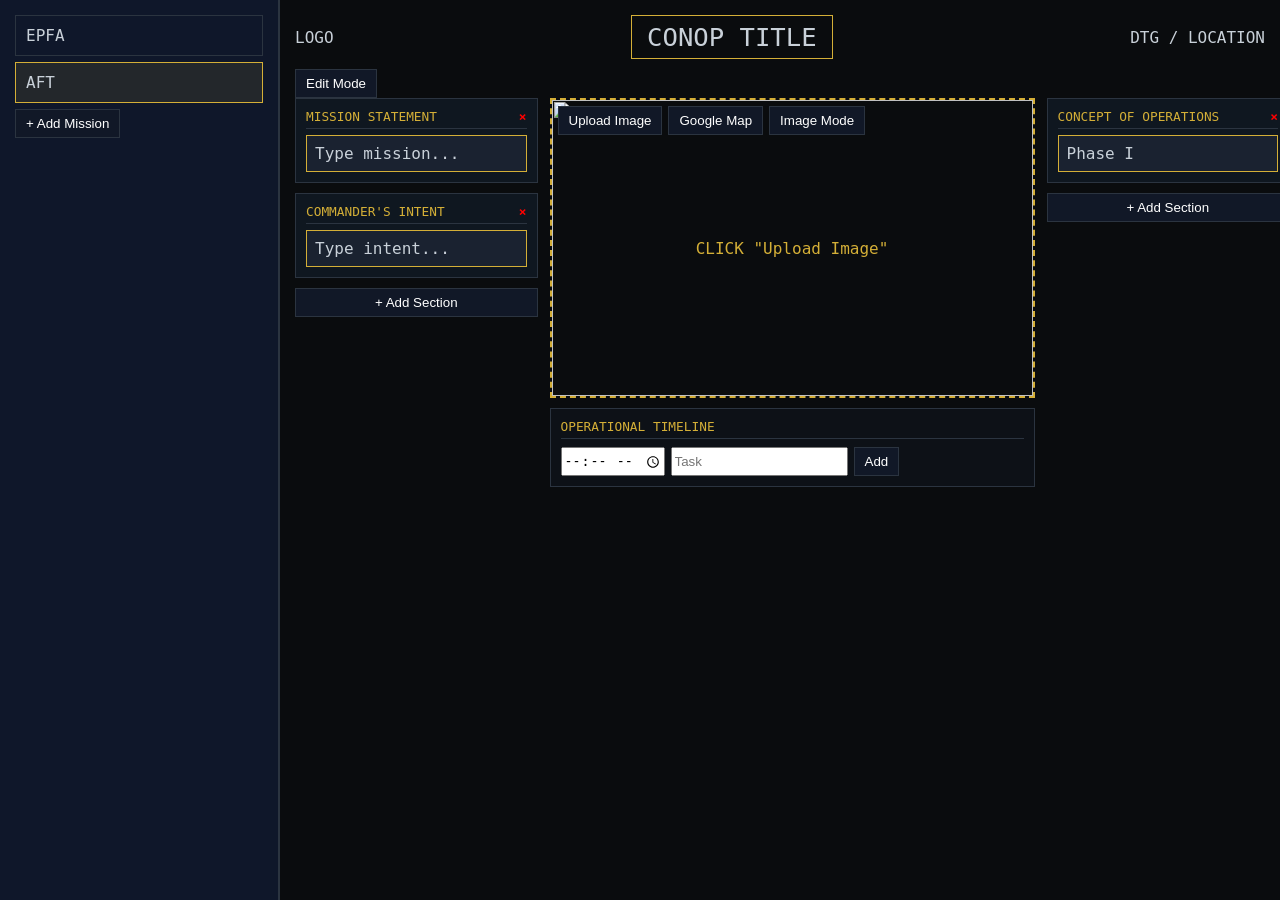
==== commit 5eef5107: "Enhance map upload functionality and toggle modes" ====
--- a/CONOP.html
+++ b/CONOP.html
@@ -106,10 +106,24 @@
 
 <div class="center">
 
-<div class="map" onclick="triggerUpload(this)">
-<span>CLICK TO UPLOAD MAP</span>
-<img class="img">
-<input type="file" hidden onchange="uploadImg(event,this)">
+<div class="map">
+  <div style="position:absolute;top:6px;left:6px;z-index:3;display:flex;gap:6px;">
+    <button onclick="triggerUpload(this.closest('.map'))">Upload Image</button>
+    <button onclick="toggleMapMode(this.closest('.map'),'iframe')">Google Map</button>
+    <button onclick="toggleMapMode(this.closest('.map'),'image')">Image Mode</button>
+  </div>
+  <div class="map-layer image-layer" style="position:absolute;inset:0;display:block;">
+    <span style="position:absolute;left:50%;top:50%;transform:translate(-50%,-50%);color:var(--accent);">CLICK "Upload Image"</span>
+    <img class="img">
+    <input type="file" hidden onchange="uploadImg(event,this)">
+  </div>
+  <div class="map-layer iframe-layer" style="position:absolute;inset:0;display:none;">
+    <iframe class="map-iframe" src="" style="width:100%;height:100%;border:0;"></iframe>
+    <div style="position:absolute;top:40px;left:6px;z-index:3;background:#0008;padding:6px;border:1px solid var(--border);">
+      <input type="text" placeholder="Paste Google Maps embed URL" class="map-url" style="width:260px;">
+      <button onclick="setMapUrl(this.closest('.map'))">Load</button>
+    </div>
+  </div>
 </div>
 
 <div class="timeline">
@@ -236,8 +250,39 @@
 }
 
 function triggerUpload(mapEl){
-const input=mapEl.querySelector('input')
-input.click()
+  // ensure image mode is visible
+  toggleMapMode(mapEl,'image')
+  const input=mapEl.querySelector('.image-layer input')
+  input.click()
+}
+
+function toggleMapMode(mapEl,mode){
+  const imgLayer = mapEl.querySelector('.image-layer')
+  const iframeLayer = mapEl.querySelector('.iframe-layer')
+  if(mode==='iframe'){
+    imgLayer.style.display='none'
+    iframeLayer.style.display='block'
+  }else{
+    imgLayer.style.display='block'
+    iframeLayer.style.display='none'
+  }
+}
+
+function setMapUrl(mapEl){
+  const url = mapEl.querySelector('.map-url').value.trim()
+  if(!url) return
+  // accept Google Maps embed or regular link; try to convert regular link to embed
+  let src = url
+  if(!url.includes('embed')){
+    try{
+      const u = new URL(url)
+      // simple conversion for place links
+      if(u.hostname.includes('google.')){
+        src = 'https://www.google.com/maps?q='+encodeURIComponent(url)+'&output=embed'
+      }
+    }catch(e){}
+  }
+  mapEl.querySelector('.map-iframe').src = src
 }
 
 function uploadImg(e,input){
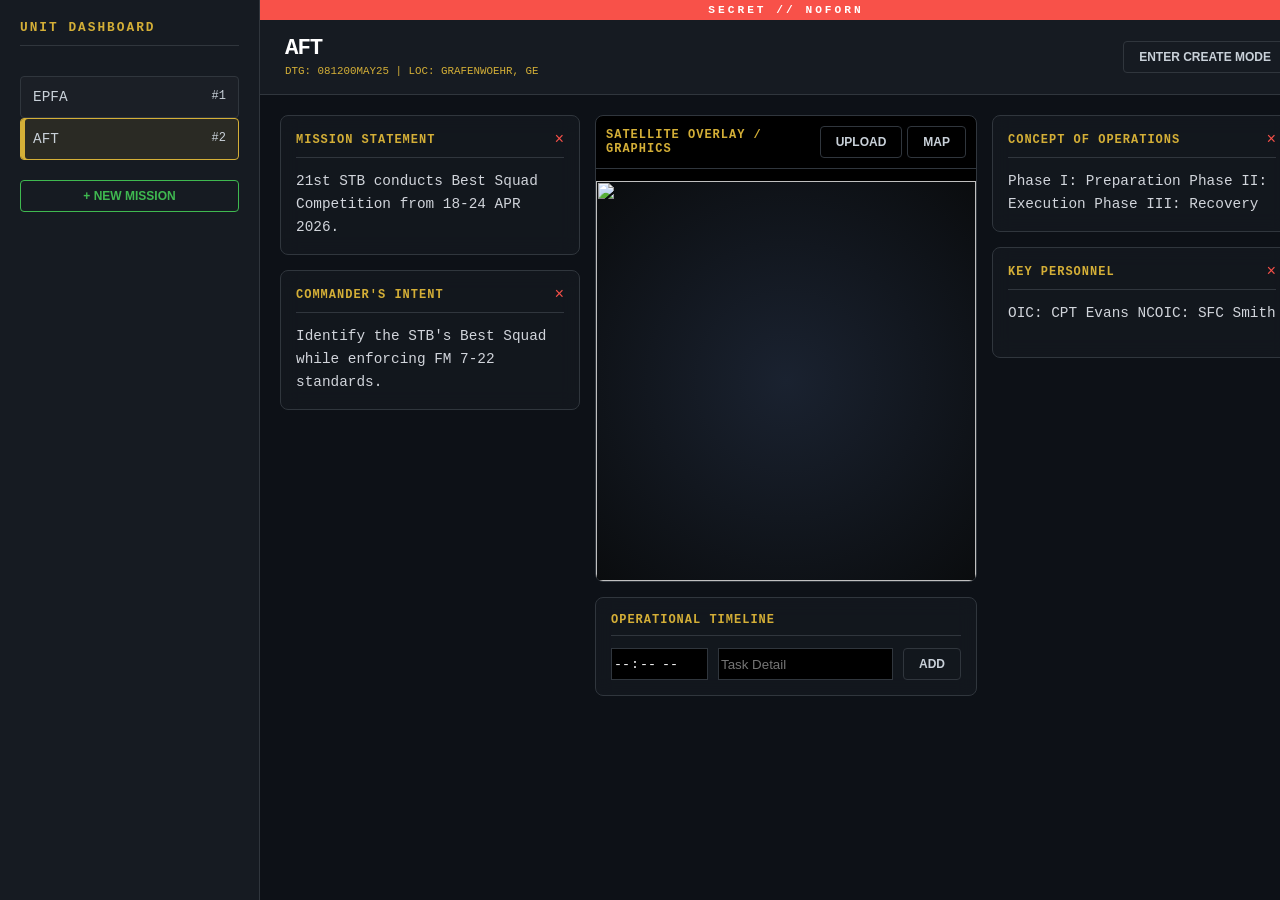
==== commit b43c01a1: "Refactor CONOP.html with updated styles and structure" ====
--- a/CONOP.html
+++ b/CONOP.html
@@ -1,322 +1,332 @@
 <!DOCTYPE html>
 <html lang="en">
 <head>
-<meta charset="UTF-8">
-<meta name="viewport" content="width=device-width, initial-scale=1.0">
-<title>TOC | CONOP DASHBOARD</title>
-
-<style>
-:root {
-  --bg:#0a0c0e;
-  --panel:#111827;
-  --card:#0f1720;
-  --border:#2b3440;
-  --accent:#d4af37;
-  --text:#c9d1d9;
-}
-
-*{box-sizing:border-box}
-body{margin:0;font-family:Segoe UI, monospace;background:var(--bg);color:var(--text);display:grid;grid-template-columns:280px 1fr;height:100vh}
-
-.sidebar{background:#0f172a;border-right:2px solid var(--border);padding:15px}
-.mission-tab{border:1px solid var(--border);padding:10px;margin-bottom:6px;cursor:pointer}
-.mission-tab.active{border-color:var(--accent);background:rgba(212,175,55,0.1)}
-
-.main{padding:15px;overflow:auto}
-.header{display:flex;justify-content:space-between;align-items:center;margin-bottom:10px}
-.title{font-size:1.6rem;border:1px solid var(--accent);padding:6px 15px}
-
-.slide{display:none;grid-template-columns:25% 50% 25%;gap:12px}
-.slide.active{display:grid}
-
-.section{
-  border:1px solid var(--border);
-  background:var(--card);
-  padding:10px;
-  cursor:grab;
-}
-.section.dragging{opacity:0.5}
-.section-title{
-  color:var(--accent);
-  font-size:0.8rem;
-  border-bottom:1px solid var(--border);
-  margin-bottom:6px;
-  padding-bottom:4px;
-  display:flex;justify-content:space-between;align-items:center;
-}
-
-.delete-btn{color:red;cursor:pointer;font-weight:bold}
-
-.box{
-  background:#1a2230;
-  border:1px solid var(--accent);
-  padding:8px;
-}
-
-.left,.right{display:flex;flex-direction:column;gap:10px}
-.center{display:flex;flex-direction:column;gap:10px}
-
-.map{
-  height:300px;
-  border:2px dashed var(--accent);
-  display:flex;
-  align-items:center;
-  justify-content:center;
-  position:relative;
-  cursor:pointer;
-}
-.map img{width:100%;height:100%;object-fit:contain}
-
-.timeline{
-  border:1px solid var(--border);
-  padding:10px;
-  background:#0d1117;
-}
-
-button{background:#111827;border:1px solid var(--border);color:white;padding:6px 10px;cursor:pointer}
-.editing [contenteditable="true"]{outline:1px dashed var(--accent)}
-</style>
+    <meta charset="UTF-8">
+    <meta name="viewport" content="width=device-width, initial-scale=1.0">
+    <title>TOC | BATTLE COMMAND CENTER</title>
+    <style>
+        :root {
+            --bg: #0d1117;
+            --panel: #161b22;
+            --card: rgba(22, 27, 34, 0.7);
+            --border: #30363d;
+            --accent: #d4af37; /* Tactical Gold */
+            --army-green: #4b5320;
+            --text: #c9d1d9;
+            --danger: #f85149;
+            --success: #3fb950;
+        }
+
+        * { box-sizing: border-box; transition: all 0.2s ease; }
+        
+        body {
+            margin: 0;
+            font-family: 'Segoe UI', 'Roboto', monospace;
+            background: var(--bg);
+            color: var(--text);
+            display: grid;
+            grid-template-columns: 260px 1fr;
+            height: 100vh;
+            overflow: hidden;
+        }
+
+        /* SIDEBAR STYLING */
+        .sidebar {
+            background: var(--panel);
+            border-right: 1px solid var(--border);
+            padding: 20px;
+            display: flex;
+            flex-direction: column;
+            gap: 10px;
+        }
+
+        .sidebar-header {
+            font-weight: bold;
+            font-size: 0.8rem;
+            color: var(--accent);
+            text-transform: uppercase;
+            letter-spacing: 2px;
+            margin-bottom: 20px;
+            border-bottom: 1px solid var(--border);
+            padding-bottom: 10px;
+        }
+
+        .mission-tab {
+            border: 1px solid var(--border);
+            padding: 12px;
+            cursor: pointer;
+            font-size: 0.9rem;
+            background: rgba(255,255,255,0.02);
+            border-radius: 4px;
+            display: flex;
+            justify-content: space-between;
+        }
+
+        .mission-tab:hover { background: rgba(212, 175, 55, 0.05); border-color: var(--accent); }
+        .mission-tab.active { 
+            border-color: var(--accent); 
+            background: rgba(212, 175, 55, 0.1); 
+            box-shadow: inset 4px 0 0 var(--accent);
+        }
+
+        /* MAIN CONTENT */
+        .main { padding: 0; display: flex; flex-direction: column; height: 100vh; }
+
+        .classification-banner {
+            background: var(--danger);
+            color: white;
+            text-align: center;
+            font-weight: bold;
+            padding: 4px;
+            font-size: 0.7rem;
+            letter-spacing: 3px;
+        }
+
+        .top-nav {
+            display: flex;
+            justify-content: space-between;
+            align-items: center;
+            padding: 15px 25px;
+            background: var(--panel);
+            border-bottom: 1px solid var(--border);
+        }
+
+        .title-area h1 {
+            margin: 0;
+            font-size: 1.4rem;
+            color: white;
+            text-transform: uppercase;
+            letter-spacing: -1px;
+        }
+
+        /* GRID SYSTEM */
+        .content-body { padding: 20px; overflow-y: auto; flex-grow: 1; }
+        
+        .slide { display: none; grid-template-columns: 300px 1fr 300px; gap: 15px; }
+        .slide.active { display: grid; }
+
+        /* COMPONENT CARDS */
+        .section {
+            background: var(--card);
+            border: 1px solid var(--border);
+            border-radius: 8px;
+            padding: 15px;
+            margin-bottom: 15px;
+            backdrop-filter: blur(10px);
+        }
+
+        .section-header {
+            display: flex;
+            justify-content: space-between;
+            align-items: center;
+            margin-bottom: 12px;
+            border-bottom: 1px solid var(--border);
+            padding-bottom: 8px;
+        }
+
+        .section-title {
+            color: var(--accent);
+            font-size: 0.75rem;
+            font-weight: bold;
+            text-transform: uppercase;
+            letter-spacing: 1px;
+        }
+
+        .box { font-size: 0.9rem; line-height: 1.6; color: #d1d5db; min-height: 40px; }
+
+        /* MAP AREA */
+        .map-wrapper {
+            border: 1px solid var(--border);
+            border-radius: 8px;
+            overflow: hidden;
+            background: #000;
+        }
+
+        .map-display {
+            height: 400px;
+            display: flex;
+            align-items: center;
+            justify-content: center;
+            position: relative;
+            background: radial-gradient(circle, #1a2230 0%, #0a0c0e 100%);
+        }
+
+        .map-display img { width: 100%; height: 100%; object-fit: contain; }
+
+        /* CONTROLS */
+        .btn-tac {
+            background: transparent;
+            border: 1px solid var(--border);
+            color: var(--text);
+            padding: 8px 15px;
+            cursor: pointer;
+            font-size: 0.75rem;
+            font-weight: bold;
+            border-radius: 4px;
+            text-transform: uppercase;
+        }
+
+        .btn-tac:hover { border-color: var(--accent); color: var(--accent); }
+        .btn-add { border-color: var(--success); color: var(--success); margin-top: 10px; width: 100%; }
+
+        .editing [contenteditable="true"] { background: rgba(255,255,255,0.05); outline: 1px dashed var(--accent); padding: 5px; }
+
+        .timeline-item {
+            display: flex;
+            gap: 15px;
+            padding: 8px 0;
+            border-bottom: 1px solid rgba(255,255,255,0.05);
+        }
+        .time-tag { color: var(--accent); font-family: monospace; font-weight: bold; width: 60px; }
+    </style>
 </head>
 
 <body>
 
-<div class="sidebar">
-  <div id="tabs"></div>
-  <button onclick="addMission()">+ Add Mission</button>
-</div>
-
-<div class="main">
-  <div class="header">
-    <div>LOGO</div>
-    <div class="title" contenteditable="true">CONOP TITLE</div>
-    <div>DTG / LOCATION</div>
-  </div>
-
-  <button onclick="toggleEdit()">Edit Mode</button>
-
-  <div id="slides"></div>
-</div>
+<aside class="sidebar">
+    <div class="sidebar-header">Unit Dashboard</div>
+    <div id="tabs"></div>
+    <button class="btn-tac btn-add" onclick="addMission()">+ New Mission</button>
+</aside>
+
+<main class="main">
+    <div class="classification-banner">SECRET // NOFORN</div>
+    
+    <div class="top-nav">
+        <div class="title-area">
+            <h1 contenteditable="true" id="current-title">OPERATION BEST SQUAD</h1>
+            <small style="color: var(--accent); font-family: monospace;">DTG: 081200MAY25 | LOC: GRAFENWOEHR, GE</small>
+        </div>
+        <div class="controls">
+            <button class="btn-tac" onclick="toggleEdit()" id="edit-btn">Enter Create Mode</button>
+        </div>
+    </div>
+
+    <div class="content-body" id="slides"></div>
+</main>
 
 <template id="template">
-<div class="slide">
-
-<div class="left">
-
-</div>
-
-<div class="center">
-
-<div class="map">
-  <div style="position:absolute;top:6px;left:6px;z-index:3;display:flex;gap:6px;">
-    <button onclick="triggerUpload(this.closest('.map'))">Upload Image</button>
-    <button onclick="toggleMapMode(this.closest('.map'),'iframe')">Google Map</button>
-    <button onclick="toggleMapMode(this.closest('.map'),'image')">Image Mode</button>
-  </div>
-  <div class="map-layer image-layer" style="position:absolute;inset:0;display:block;">
-    <span style="position:absolute;left:50%;top:50%;transform:translate(-50%,-50%);color:var(--accent);">CLICK "Upload Image"</span>
-    <img class="img">
-    <input type="file" hidden onchange="uploadImg(event,this)">
-  </div>
-  <div class="map-layer iframe-layer" style="position:absolute;inset:0;display:none;">
-    <iframe class="map-iframe" src="" style="width:100%;height:100%;border:0;"></iframe>
-    <div style="position:absolute;top:40px;left:6px;z-index:3;background:#0008;padding:6px;border:1px solid var(--border);">
-      <input type="text" placeholder="Paste Google Maps embed URL" class="map-url" style="width:260px;">
-      <button onclick="setMapUrl(this.closest('.map'))">Load</button>
+    <div class="slide">
+        <div class="left"></div>
+        
+        <div class="center">
+            <div class="map-wrapper">
+                <div class="section-header" style="padding: 10px;">
+                    <span class="section-title">Satellite Overlay / Graphics</span>
+                    <div style="display:flex; gap:5px;">
+                        <button class="btn-tac" onclick="triggerUpload(this)">Upload</button>
+                        <button class="btn-tac" onclick="toggleMap(this)">Map</button>
+                    </div>
+                </div>
+                <div class="map-display">
+                    <img class="img-preview" src="https://via.placeholder.com/800x400/0d1117/d4af37?text=NO+IMAGE+DATA">
+                    <input type="file" hidden onchange="uploadImg(event,this)">
+                </div>
+            </div>
+
+            <div class="section" style="margin-top: 15px;">
+                <div class="section-header">
+                    <span class="section-title">Operational Timeline</span>
+                </div>
+                <div class="timeline-list editable" contenteditable="false"></div>
+                <div class="timeline-form" style="margin-top:10px; display:flex; gap:10px;">
+                    <input type="time" class="time-in" style="background:#000; border:1px solid var(--border); color:white;">
+                    <input type="text" class="task-in" placeholder="Task Detail" style="background:#000; border:1px solid var(--border); color:white; flex-grow:1;">
+                    <button class="btn-tac" onclick="addTimelineItem(this)">Add</button>
+                </div>
+            </div>
+        </div>
+
+        <div class="right"></div>
     </div>
-  </div>
-</div>
-
-<div class="timeline">
-<div class="section-title">OPERATIONAL TIMELINE</div>
-<div class="timeline-list editable" contenteditable="false"></div>
-<div style="margin-top:8px; display:flex; gap:6px; flex-wrap:wrap;">
-<input type="time" class="time-input">
-<input type="text" class="task-input" placeholder="Task">
-<button onclick="addTimelineItem(this)">Add</button>
-</div>
-</div>
-
-</div>
-
-<div class="right">
-
-</div>
-
-</div>
 </template>
 
 <script>
-let count=0
-let edit=false
-let dragSrc=null
-
-function createSection(title="NEW SECTION", content="Type..."){
-  const section=document.createElement('div')
-  section.className='section'
-  section.draggable=true
-
-  section.innerHTML=`
-  <div class="section-title" contenteditable="true">${title}<span class="delete-btn" onclick="deleteSection(this)">×</span></div>
-  <div class="box editable" contenteditable="false">${content}</div>
-  `
-
-  section.addEventListener('dragstart',()=>{
-    dragSrc=section
-    section.classList.add('dragging')
-  })
-
-  section.addEventListener('dragend',()=>{
-    section.classList.remove('dragging')
-  })
-
-  section.addEventListener('dragover',(e)=>{
-    e.preventDefault()
-    const container=section.parentElement
-    const after=getDragAfterElement(container,e.clientY)
-    if(after==null) container.appendChild(dragSrc)
-    else container.insertBefore(dragSrc,after)
-  })
-
-  return section
-}
-
-function getDragAfterElement(container,y){
-  const elements=[...container.querySelectorAll('.section:not(.dragging)')]
-  return elements.reduce((closest,child)=>{
-    const box=child.getBoundingClientRect()
-    const offset=y-box.top-box.height/2
-    if(offset<0 && offset>closest.offset){
-      return {offset:offset,element:child}
-    }else return closest
-  },{offset:Number.NEGATIVE_INFINITY}).element
-}
-
-function deleteSection(btn){
-  btn.closest('.section').remove()
-}
-
-function addMission(name="Mission"){
-count++
-let id="m"+count
-
-let tab=document.createElement('div')
-tab.className='mission-tab'
-tab.innerText=name
-
-tab.onclick=()=>switchMission(id,tab)
-document.getElementById('tabs').appendChild(tab)
-
-let temp=document.getElementById('template').content.cloneNode(true)
-let slide=temp.querySelector('.slide')
-slide.id=id
-
-// default sections
-let left=slide.querySelector('.left')
-left.appendChild(createSection("MISSION STATEMENT","Type mission..."))
-left.appendChild(createSection("COMMANDER'S INTENT","Type intent..."))
-
-let right=slide.querySelector('.right')
-right.appendChild(createSection("CONCEPT OF OPERATIONS","Phase I"))
-
-// add buttons
-let addLeftBtn=document.createElement('button')
-addLeftBtn.innerText='+ Add Section'
-addLeftBtn.onclick=()=>left.appendChild(createSection())
-left.appendChild(addLeftBtn)
-
-let addRightBtn=document.createElement('button')
-addRightBtn.innerText='+ Add Section'
-addRightBtn.onclick=()=>right.appendChild(createSection())
-right.appendChild(addRightBtn)
-
-
-document.getElementById('slides').appendChild(slide)
-
-switchMission(id,tab)
+let count=0, edit=false;
+
+function createSection(title="SECTION HEADER", content="Data entry required..."){
+    const section=document.createElement('div');
+    section.className='section';
+    section.innerHTML=`
+        <div class="section-header">
+            <span class="section-title" contenteditable="true">${title}</span>
+            <span style="color:var(--danger); cursor:pointer;" onclick="this.closest('.section').remove()">×</span>
+        </div>
+        <div class="box editable" contenteditable="false">${content}</div>`;
+    return section;
+}
+
+function addMission(name="New Mission"){
+    count++;
+    let id="m"+count;
+    let tab=document.createElement('div');
+    tab.className='mission-tab';
+    tab.innerHTML=`<span>${name}</span><small>#${count}</small>`;
+    tab.onclick=()=>switchMission(id,tab);
+    document.getElementById('tabs').appendChild(tab);
+
+    let temp=document.getElementById('template').content.cloneNode(true);
+    let slide=temp.querySelector('.slide');
+    slide.id=id;
+
+    // PRE-LOAD WITH BEST SQUAD DATA
+    let left=slide.querySelector('.left');
+    left.appendChild(createSection("Mission Statement","21st STB conducts Best Squad Competition from 18-24 APR 2026."));
+    left.appendChild(createSection("Commander's Intent","Identify the STB's Best Squad while enforcing FM 7-22 standards."));
+
+    let right=slide.querySelector('.right');
+    right.appendChild(createSection("Concept of Operations","Phase I: Preparation\nPhase II: Execution\nPhase III: Recovery"));
+    right.appendChild(createSection("Key Personnel","OIC: CPT Evans\nNCOIC: SFC Smith"));
+
+    document.getElementById('slides').appendChild(slide);
+    switchMission(id,tab);
 }
 
 function switchMission(id,tab){
-document.querySelectorAll('.slide').forEach(s=>s.classList.remove('active'))
-document.querySelectorAll('.mission-tab').forEach(t=>t.classList.remove('active'))
-
-document.getElementById(id).classList.add('active')
-tab.classList.add('active')
+    document.querySelectorAll('.slide').forEach(s=>s.classList.remove('active'));
+    document.querySelectorAll('.mission-tab').forEach(t=>t.classList.remove('active'));
+    document.getElementById(id).classList.add('active');
+    tab.classList.add('active');
+    document.getElementById('current-title').innerText = tab.querySelector('span').innerText;
 }
 
 function toggleEdit(){
-edit=!edit
-
-document.querySelectorAll('.editable').forEach(e=>e.contentEditable=edit)
-}
-
-function triggerUpload(mapEl){
-  // ensure image mode is visible
-  toggleMapMode(mapEl,'image')
-  const input=mapEl.querySelector('.image-layer input')
-  input.click()
-}
-
-function toggleMapMode(mapEl,mode){
-  const imgLayer = mapEl.querySelector('.image-layer')
-  const iframeLayer = mapEl.querySelector('.iframe-layer')
-  if(mode==='iframe'){
-    imgLayer.style.display='none'
-    iframeLayer.style.display='block'
-  }else{
-    imgLayer.style.display='block'
-    iframeLayer.style.display='none'
-  }
-}
-
-function setMapUrl(mapEl){
-  const url = mapEl.querySelector('.map-url').value.trim()
-  if(!url) return
-  // accept Google Maps embed or regular link; try to convert regular link to embed
-  let src = url
-  if(!url.includes('embed')){
-    try{
-      const u = new URL(url)
-      // simple conversion for place links
-      if(u.hostname.includes('google.')){
-        src = 'https://www.google.com/maps?q='+encodeURIComponent(url)+'&output=embed'
-      }
-    }catch(e){}
-  }
-  mapEl.querySelector('.map-iframe').src = src
+    edit=!edit;
+    document.body.classList.toggle('editing', edit);
+    document.querySelectorAll('.editable').forEach(e=>e.contentEditable=edit);
+    document.getElementById('edit-btn').innerText = edit ? "Save & Lock Brief" : "Enter Create Mode";
+    document.getElementById('edit-btn').style.borderColor = edit ? "var(--success)" : "var(--border)";
+}
+
+function triggerUpload(btn){
+    btn.closest('.map-wrapper').querySelector('input[type="file"]').click();
 }
 
 function uploadImg(e,input){
-let file=e.target.files[0]
-if(!file) return
-let reader=new FileReader()
-reader.onload=r=>{
-input.closest('.map').querySelector('.img').src=r.target.result
-}
-reader.readAsDataURL(file)
+    let file=e.target.files[0];
+    if(file){
+        let reader=new FileReader();
+        reader.onload=r=>{ input.closest('.map-wrapper').querySelector('.img-preview').src=r.target.result; }
+        reader.readAsDataURL(file);
+    }
 }
 
 function addTimelineItem(btn){
-const container = btn.closest('.timeline')
-const time = container.querySelector('.time-input').value
-const task = container.querySelector('.task-input').value
-
-if(!time || !task) return
-
-const list = container.querySelector('.timeline-list')
-let items = list.innerHTML.split('<br>').filter(i=>i.trim()!="")
-items.push(`${time} ${task}`)
-items.sort((a,b)=>a.localeCompare(b))
-list.innerHTML = items.join('<br>')
-
-container.querySelector('.time-input').value=""
-container.querySelector('.task-input').value=""
+    const container = btn.closest('.section');
+    const time = container.querySelector('.time-in').value;
+    const task = container.querySelector('.task-in').value;
+    if(!time || !task) return;
+
+    const list = container.querySelector('.timeline-list');
+    list.innerHTML += `<div class="timeline-item"><span class="time-tag">${time}</span><span>${task}</span></div>`;
+    container.querySelector('.time-in').value="";
+    container.querySelector('.task-in').value="";
 }
 
 window.onload=()=>{
-addMission('EPFA')
-addMission('AFT')
+    addMission('EPFA');
+    addMission('AFT');
 }
 </script>
-
 </body>
 </html>
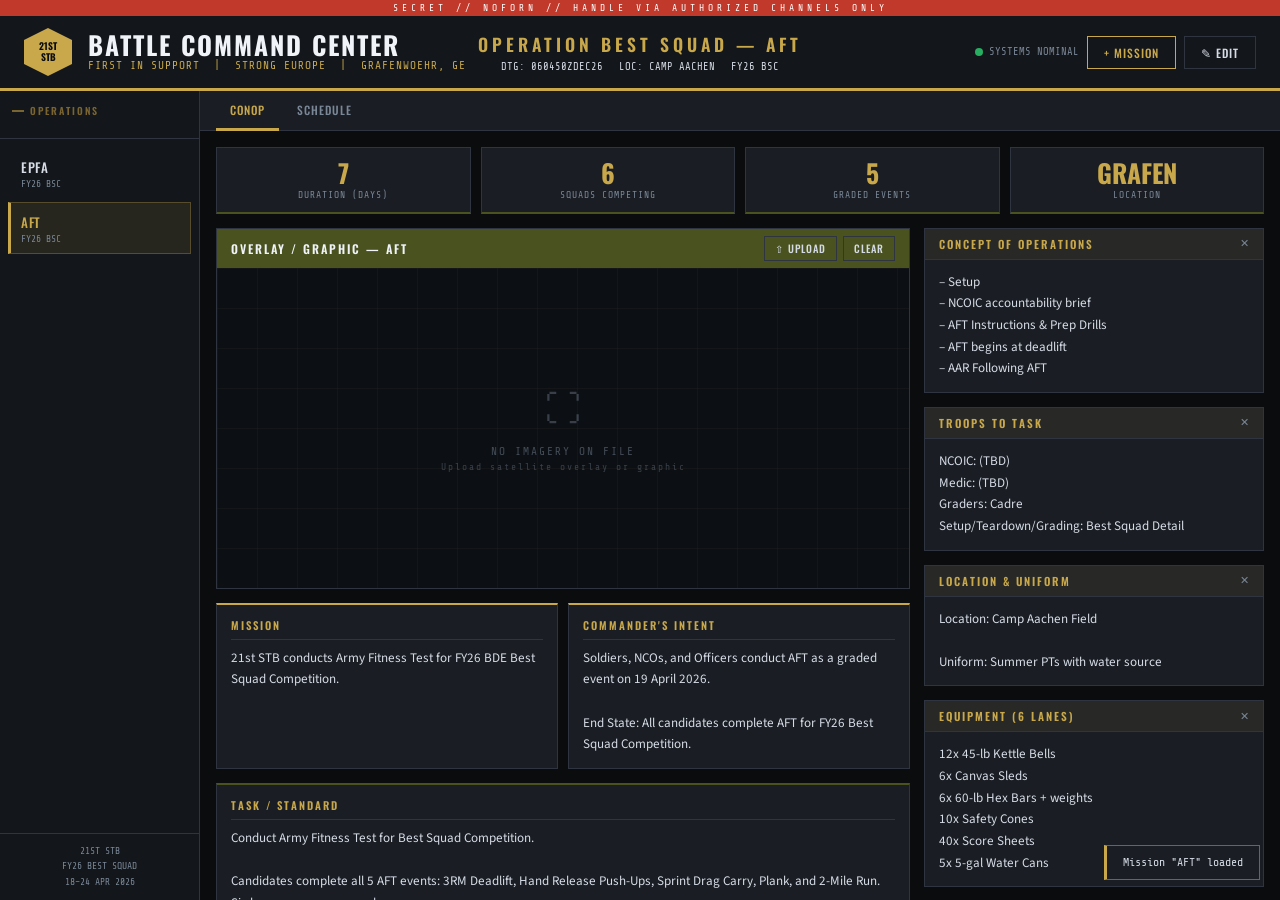
==== commit 79f5aa92: "Update print statement from 'Hello' to 'Goodbye'" ====
--- a/CONOP.html
+++ b/CONOP.html
@@ -1,332 +1,1256 @@
 <!DOCTYPE html>
 <html lang="en">
 <head>
-    <meta charset="UTF-8">
-    <meta name="viewport" content="width=device-width, initial-scale=1.0">
-    <title>TOC | BATTLE COMMAND CENTER</title>
-    <style>
-        :root {
-            --bg: #0d1117;
-            --panel: #161b22;
-            --card: rgba(22, 27, 34, 0.7);
-            --border: #30363d;
-            --accent: #d4af37; /* Tactical Gold */
-            --army-green: #4b5320;
-            --text: #c9d1d9;
-            --danger: #f85149;
-            --success: #3fb950;
-        }
-
-        * { box-sizing: border-box; transition: all 0.2s ease; }
-        
-        body {
-            margin: 0;
-            font-family: 'Segoe UI', 'Roboto', monospace;
-            background: var(--bg);
-            color: var(--text);
-            display: grid;
-            grid-template-columns: 260px 1fr;
-            height: 100vh;
-            overflow: hidden;
-        }
-
-        /* SIDEBAR STYLING */
-        .sidebar {
-            background: var(--panel);
-            border-right: 1px solid var(--border);
-            padding: 20px;
-            display: flex;
-            flex-direction: column;
-            gap: 10px;
-        }
-
-        .sidebar-header {
-            font-weight: bold;
-            font-size: 0.8rem;
-            color: var(--accent);
-            text-transform: uppercase;
-            letter-spacing: 2px;
-            margin-bottom: 20px;
-            border-bottom: 1px solid var(--border);
-            padding-bottom: 10px;
-        }
-
-        .mission-tab {
-            border: 1px solid var(--border);
-            padding: 12px;
-            cursor: pointer;
-            font-size: 0.9rem;
-            background: rgba(255,255,255,0.02);
-            border-radius: 4px;
-            display: flex;
-            justify-content: space-between;
-        }
-
-        .mission-tab:hover { background: rgba(212, 175, 55, 0.05); border-color: var(--accent); }
-        .mission-tab.active { 
-            border-color: var(--accent); 
-            background: rgba(212, 175, 55, 0.1); 
-            box-shadow: inset 4px 0 0 var(--accent);
-        }
-
-        /* MAIN CONTENT */
-        .main { padding: 0; display: flex; flex-direction: column; height: 100vh; }
-
-        .classification-banner {
-            background: var(--danger);
-            color: white;
-            text-align: center;
-            font-weight: bold;
-            padding: 4px;
-            font-size: 0.7rem;
-            letter-spacing: 3px;
-        }
-
-        .top-nav {
-            display: flex;
-            justify-content: space-between;
-            align-items: center;
-            padding: 15px 25px;
-            background: var(--panel);
-            border-bottom: 1px solid var(--border);
-        }
-
-        .title-area h1 {
-            margin: 0;
-            font-size: 1.4rem;
-            color: white;
-            text-transform: uppercase;
-            letter-spacing: -1px;
-        }
-
-        /* GRID SYSTEM */
-        .content-body { padding: 20px; overflow-y: auto; flex-grow: 1; }
-        
-        .slide { display: none; grid-template-columns: 300px 1fr 300px; gap: 15px; }
-        .slide.active { display: grid; }
-
-        /* COMPONENT CARDS */
-        .section {
-            background: var(--card);
-            border: 1px solid var(--border);
-            border-radius: 8px;
-            padding: 15px;
-            margin-bottom: 15px;
-            backdrop-filter: blur(10px);
-        }
-
-        .section-header {
-            display: flex;
-            justify-content: space-between;
-            align-items: center;
-            margin-bottom: 12px;
-            border-bottom: 1px solid var(--border);
-            padding-bottom: 8px;
-        }
-
-        .section-title {
-            color: var(--accent);
-            font-size: 0.75rem;
-            font-weight: bold;
-            text-transform: uppercase;
-            letter-spacing: 1px;
-        }
-
-        .box { font-size: 0.9rem; line-height: 1.6; color: #d1d5db; min-height: 40px; }
-
-        /* MAP AREA */
-        .map-wrapper {
-            border: 1px solid var(--border);
-            border-radius: 8px;
-            overflow: hidden;
-            background: #000;
-        }
-
-        .map-display {
-            height: 400px;
-            display: flex;
-            align-items: center;
-            justify-content: center;
-            position: relative;
-            background: radial-gradient(circle, #1a2230 0%, #0a0c0e 100%);
-        }
-
-        .map-display img { width: 100%; height: 100%; object-fit: contain; }
-
-        /* CONTROLS */
-        .btn-tac {
-            background: transparent;
-            border: 1px solid var(--border);
-            color: var(--text);
-            padding: 8px 15px;
-            cursor: pointer;
-            font-size: 0.75rem;
-            font-weight: bold;
-            border-radius: 4px;
-            text-transform: uppercase;
-        }
-
-        .btn-tac:hover { border-color: var(--accent); color: var(--accent); }
-        .btn-add { border-color: var(--success); color: var(--success); margin-top: 10px; width: 100%; }
-
-        .editing [contenteditable="true"] { background: rgba(255,255,255,0.05); outline: 1px dashed var(--accent); padding: 5px; }
-
-        .timeline-item {
-            display: flex;
-            gap: 15px;
-            padding: 8px 0;
-            border-bottom: 1px solid rgba(255,255,255,0.05);
-        }
-        .time-tag { color: var(--accent); font-family: monospace; font-weight: bold; width: 60px; }
-    </style>
+<meta charset="UTF-8">
+<meta name="viewport" content="width=device-width, initial-scale=1.0">
+<title>21st STB | BATTLE COMMAND CENTER</title>
+<style>
+@import url('https://fonts.googleapis.com/css2?family=Oswald:wght@400;500;600;700&family=Source+Sans+3:wght@300;400;600&family=Share+Tech+Mono&display=swap');
+
+:root {
+  --black:    #0b0c0e;
+  --dark:     #13161a;
+  --panel:    #1a1e24;
+  --card:     #1f242b;
+  --border:   #2e3540;
+  --gold:     #c8a84b;
+  --gold-dim: #7a6530;
+  --olive:    #4a5320;
+  --olive-lt: #6b7830;
+  --text:     #d6dce6;
+  --muted:    #7a8797;
+  --danger:   #c0392b;
+  --success:  #27ae60;
+  --white:    #f0f4f8;
+}
+
+*, *::before, *::after { box-sizing: border-box; margin: 0; padding: 0; }
+
+html, body { height: 100%; overflow: hidden; }
+
+body {
+  font-family: 'Source Sans 3', sans-serif;
+  background: var(--black);
+  color: var(--text);
+  display: grid;
+  grid-template-rows: auto auto 1fr;
+  height: 100vh;
+}
+
+/* ── TOP STRIP ── */
+.top-strip {
+  background: var(--danger);
+  text-align: center;
+  padding: 3px 0;
+  font-family: 'Share Tech Mono', monospace;
+  font-size: 0.6rem;
+  letter-spacing: 4px;
+  color: #fff;
+}
+
+/* ── HEADER ── */
+.header {
+  background: var(--dark);
+  border-bottom: 3px solid var(--gold);
+  padding: 0 24px;
+  display: flex;
+  align-items: stretch;
+  justify-content: space-between;
+  position: relative;
+  min-height: 72px;
+}
+
+.header-left {
+  display: flex;
+  align-items: center;
+  gap: 16px;
+  padding: 12px 0;
+}
+
+.unit-crest {
+  width: 48px;
+  height: 48px;
+  background: var(--gold);
+  clip-path: polygon(50% 0%, 100% 25%, 100% 75%, 50% 100%, 0% 75%, 0% 25%);
+  display: flex;
+  align-items: center;
+  justify-content: center;
+  flex-shrink: 0;
+}
+
+.unit-crest span {
+  font-family: 'Oswald', sans-serif;
+  font-size: 0.6rem;
+  font-weight: 700;
+  color: var(--black);
+  text-align: center;
+  line-height: 1.1;
+}
+
+.header-title {
+  display: flex;
+  flex-direction: column;
+  gap: 2px;
+}
+
+.header-title h1 {
+  font-family: 'Oswald', sans-serif;
+  font-size: 1.6rem;
+  font-weight: 700;
+  color: var(--white);
+  letter-spacing: 2px;
+  line-height: 1;
+  text-transform: uppercase;
+}
+
+.header-title .subtitle {
+  font-family: 'Share Tech Mono', monospace;
+  font-size: 0.7rem;
+  color: var(--gold);
+  letter-spacing: 1px;
+}
+
+.header-center {
+  position: absolute;
+  left: 50%;
+  top: 50%;
+  transform: translate(-50%, -50%);
+  display: flex;
+  flex-direction: column;
+  align-items: center;
+  gap: 4px;
+}
+
+.op-name {
+  font-family: 'Oswald', sans-serif;
+  font-size: 1.1rem;
+  font-weight: 600;
+  color: var(--gold);
+  letter-spacing: 4px;
+  text-transform: uppercase;
+}
+
+.dtg-bar {
+  font-family: 'Share Tech Mono', monospace;
+  font-size: 0.65rem;
+  color: var(--muted);
+  display: flex;
+  gap: 16px;
+}
+
+.dtg-bar span { color: var(--text); }
+
+.header-right {
+  display: flex;
+  align-items: center;
+  gap: 8px;
+  padding: 12px 0;
+}
+
+.sys-status {
+  display: flex;
+  align-items: center;
+  gap: 6px;
+  font-family: 'Share Tech Mono', monospace;
+  font-size: 0.65rem;
+  color: var(--muted);
+}
+
+.pulse-dot {
+  width: 8px;
+  height: 8px;
+  border-radius: 50%;
+  background: var(--success);
+  animation: blink 2s ease-in-out infinite;
+}
+
+@keyframes blink { 0%,100%{opacity:1} 50%{opacity:0.3} }
+
+.btn {
+  font-family: 'Oswald', sans-serif;
+  font-size: 0.72rem;
+  font-weight: 500;
+  letter-spacing: 1px;
+  padding: 7px 16px;
+  border: 1px solid var(--border);
+  background: transparent;
+  color: var(--text);
+  cursor: pointer;
+  text-transform: uppercase;
+  transition: all 0.15s;
+}
+
+.btn:hover { border-color: var(--gold); color: var(--gold); background: rgba(200,168,75,0.07); }
+.btn-gold { border-color: var(--gold); color: var(--gold); }
+.btn-gold:hover { background: rgba(200,168,75,0.15); }
+.btn-green { border-color: var(--success); color: var(--success); }
+.btn-green:hover { background: rgba(39,174,96,0.1); }
+.btn-active { border-color: var(--success); color: var(--success); background: rgba(39,174,96,0.08); }
+
+/* ── LAYOUT ── */
+.workspace {
+  display: grid;
+  grid-template-columns: 200px 1fr;
+  overflow: hidden;
+  height: 100%;
+}
+
+/* ── SIDEBAR ── */
+.sidebar {
+  background: var(--dark);
+  border-right: 1px solid var(--border);
+  display: flex;
+  flex-direction: column;
+  overflow: hidden;
+}
+
+.sidebar-section {
+  padding: 12px;
+  border-bottom: 1px solid var(--border);
+}
+
+.sidebar-label {
+  font-family: 'Oswald', sans-serif;
+  font-size: 0.62rem;
+  font-weight: 600;
+  color: var(--gold-dim);
+  text-transform: uppercase;
+  letter-spacing: 2px;
+  margin-bottom: 8px;
+  display: flex;
+  align-items: center;
+  gap: 6px;
+}
+
+.sidebar-label::before {
+  content: '';
+  display: inline-block;
+  width: 12px;
+  height: 2px;
+  background: var(--gold-dim);
+}
+
+.mission-list {
+  flex: 1;
+  overflow-y: auto;
+  padding: 8px;
+}
+
+.mission-list::-webkit-scrollbar { width: 3px; }
+.mission-list::-webkit-scrollbar-thumb { background: var(--border); }
+
+.mission-item {
+  padding: 9px 10px;
+  cursor: pointer;
+  border: 1px solid transparent;
+  border-left: 3px solid transparent;
+  margin-bottom: 3px;
+  transition: all 0.12s;
+  position: relative;
+}
+
+.mission-item:hover {
+  background: rgba(200,168,75,0.06);
+  border-color: var(--border);
+  border-left-color: var(--gold-dim);
+}
+
+.mission-item.active {
+  background: rgba(200,168,75,0.1);
+  border-color: rgba(200,168,75,0.3);
+  border-left-color: var(--gold);
+}
+
+.mission-item-name {
+  font-family: 'Oswald', sans-serif;
+  font-size: 0.82rem;
+  font-weight: 500;
+  color: var(--text);
+  text-transform: uppercase;
+  letter-spacing: 0.5px;
+}
+
+.mission-item.active .mission-item-name { color: var(--gold); }
+
+.mission-item-meta {
+  font-family: 'Share Tech Mono', monospace;
+  font-size: 0.6rem;
+  color: var(--muted);
+  margin-top: 2px;
+}
+
+.sidebar-footer {
+  padding: 10px;
+  border-top: 1px solid var(--border);
+}
+
+/* ── MAIN CONTENT ── */
+.main {
+  display: flex;
+  flex-direction: column;
+  overflow: hidden;
+}
+
+/* TAB BAR */
+.tab-bar {
+  background: var(--panel);
+  border-bottom: 1px solid var(--border);
+  display: flex;
+  align-items: center;
+  padding: 0 16px;
+  gap: 4px;
+  flex-shrink: 0;
+  height: 40px;
+}
+
+.view-tab {
+  font-family: 'Oswald', sans-serif;
+  font-size: 0.72rem;
+  font-weight: 500;
+  letter-spacing: 1px;
+  padding: 0 14px;
+  height: 40px;
+  display: flex;
+  align-items: center;
+  cursor: pointer;
+  border-bottom: 3px solid transparent;
+  color: var(--muted);
+  transition: all 0.12s;
+  text-transform: uppercase;
+  background: none;
+  border-top: none;
+  border-left: none;
+  border-right: none;
+}
+
+.view-tab:hover { color: var(--text); }
+.view-tab.active { color: var(--gold); border-bottom-color: var(--gold); }
+
+.tab-spacer { flex: 1; }
+
+/* SLIDE CONTAINER */
+.slides-wrap {
+  flex: 1;
+  overflow-y: auto;
+  padding: 16px;
+  background: var(--black);
+}
+
+.slides-wrap::-webkit-scrollbar { width: 6px; }
+.slides-wrap::-webkit-scrollbar-thumb { background: var(--border); border-radius: 3px; }
+
+.slide { display: none; }
+.slide.active { display: block; }
+
+/* ── CONOP SLIDE LAYOUT ── */
+.conop-grid {
+  display: grid;
+  grid-template-columns: 1fr 340px;
+  gap: 14px;
+}
+
+.conop-left { display: flex; flex-direction: column; gap: 14px; }
+.conop-right { display: flex; flex-direction: column; gap: 14px; }
+
+/* ── MAP PANEL ── */
+.map-panel {
+  background: var(--panel);
+  border: 1px solid var(--border);
+  flex-shrink: 0;
+}
+
+.panel-header {
+  background: var(--olive);
+  padding: 7px 14px;
+  display: flex;
+  align-items: center;
+  justify-content: space-between;
+}
+
+.panel-header-title {
+  font-family: 'Oswald', sans-serif;
+  font-size: 0.75rem;
+  font-weight: 600;
+  color: var(--white);
+  text-transform: uppercase;
+  letter-spacing: 2px;
+}
+
+.map-body {
+  height: 320px;
+  background: #0c1015;
+  display: flex;
+  align-items: center;
+  justify-content: center;
+  position: relative;
+  overflow: hidden;
+}
+
+.map-body img { width: 100%; height: 100%; object-fit: contain; }
+
+.map-placeholder {
+  text-align: center;
+  color: var(--muted);
+}
+
+.map-placeholder .icon {
+  font-size: 36px;
+  display: block;
+  margin-bottom: 10px;
+  opacity: 0.4;
+}
+
+.map-placeholder p {
+  font-family: 'Share Tech Mono', monospace;
+  font-size: 0.7rem;
+  letter-spacing: 2px;
+  opacity: 0.5;
+}
+
+.map-grid-overlay {
+  position: absolute;
+  inset: 0;
+  background-image:
+    linear-gradient(rgba(200,168,75,0.04) 1px, transparent 1px),
+    linear-gradient(90deg, rgba(200,168,75,0.04) 1px, transparent 1px);
+  background-size: 40px 40px;
+  pointer-events: none;
+}
+
+/* ── INFO BLOCKS ── */
+.info-row {
+  display: grid;
+  grid-template-columns: 1fr 1fr;
+  gap: 10px;
+}
+
+.info-block {
+  background: var(--panel);
+  border: 1px solid var(--border);
+  border-top: 2px solid var(--olive);
+  padding: 12px 14px;
+}
+
+.info-block.gold-top { border-top-color: var(--gold); }
+.info-block.danger-top { border-top-color: var(--danger); }
+
+.info-block-label {
+  font-family: 'Oswald', sans-serif;
+  font-size: 0.68rem;
+  font-weight: 600;
+  color: var(--gold);
+  text-transform: uppercase;
+  letter-spacing: 2px;
+  margin-bottom: 8px;
+  padding-bottom: 6px;
+  border-bottom: 1px solid var(--border);
+}
+
+.info-block-content {
+  font-size: 0.82rem;
+  line-height: 1.65;
+  color: var(--text);
+  white-space: pre-wrap;
+  min-height: 32px;
+}
+
+/* ── RIGHT COLUMN CARDS ── */
+.detail-card {
+  background: var(--panel);
+  border: 1px solid var(--border);
+}
+
+.detail-card-header {
+  padding: 7px 14px;
+  background: rgba(200,168,75,0.08);
+  border-bottom: 1px solid var(--border);
+  display: flex;
+  justify-content: space-between;
+  align-items: center;
+}
+
+.detail-card-title {
+  font-family: 'Oswald', sans-serif;
+  font-size: 0.7rem;
+  font-weight: 600;
+  color: var(--gold);
+  text-transform: uppercase;
+  letter-spacing: 2px;
+}
+
+.detail-card-body {
+  padding: 12px 14px;
+  font-size: 0.82rem;
+  line-height: 1.65;
+  color: var(--text);
+  white-space: pre-wrap;
+  min-height: 32px;
+}
+
+/* ── TIMELINE ── */
+.timeline-wrap {
+  background: var(--panel);
+  border: 1px solid var(--border);
+}
+
+.tl-item {
+  display: flex;
+  gap: 12px;
+  padding: 7px 14px;
+  border-bottom: 1px solid rgba(255,255,255,0.04);
+  align-items: flex-start;
+  transition: background 0.12s;
+}
+
+.tl-item:last-child { border-bottom: none; }
+.tl-item:hover { background: rgba(200,168,75,0.04); }
+
+.tl-time {
+  font-family: 'Share Tech Mono', monospace;
+  font-size: 0.75rem;
+  font-weight: 700;
+  color: var(--gold);
+  min-width: 54px;
+  padding-top: 1px;
+}
+
+.tl-task { font-size: 0.82rem; color: var(--text); line-height: 1.4; flex: 1; }
+
+.tl-del {
+  background: none;
+  border: none;
+  color: transparent;
+  cursor: pointer;
+  font-size: 10px;
+  padding: 2px 4px;
+  transition: color 0.15s;
+}
+
+.tl-item:hover .tl-del { color: var(--muted); }
+.tl-del:hover { color: var(--danger) !important; }
+
+.tl-form {
+  display: flex;
+  gap: 8px;
+  padding: 10px 14px;
+  background: rgba(0,0,0,0.2);
+  border-top: 1px solid var(--border);
+  align-items: center;
+}
+
+.tl-in {
+  background: var(--black);
+  border: 1px solid var(--border);
+  color: var(--text);
+  padding: 6px 8px;
+  font-family: 'Share Tech Mono', monospace;
+  font-size: 0.75rem;
+  transition: border-color 0.15s;
+}
+
+.tl-in:focus { outline: none; border-color: var(--gold); }
+.tl-in-time { width: 90px; }
+.tl-in-task { flex: 1; }
+
+/* ── SCHEDULE VIEW ── */
+.schedule-grid {
+  display: grid;
+  grid-template-columns: repeat(7, 1fr);
+  gap: 8px;
+}
+
+.sched-day {
+  background: var(--panel);
+  border: 1px solid var(--border);
+  border-top: 3px solid var(--olive);
+  min-height: 400px;
+}
+
+.sched-day-header {
+  background: var(--olive);
+  padding: 6px 10px;
+  text-align: center;
+}
+
+.sched-day-date {
+  font-family: 'Oswald', sans-serif;
+  font-size: 1rem;
+  font-weight: 700;
+  color: var(--white);
+  line-height: 1;
+}
+
+.sched-day-name {
+  font-family: 'Share Tech Mono', monospace;
+  font-size: 0.55rem;
+  color: rgba(255,255,255,0.7);
+  margin-top: 2px;
+  letter-spacing: 1px;
+}
+
+.sched-events {
+  padding: 6px;
+  display: flex;
+  flex-direction: column;
+  gap: 3px;
+}
+
+.sched-event {
+  padding: 4px 6px;
+  font-size: 0.65rem;
+  line-height: 1.3;
+  border-left: 2px solid var(--gold-dim);
+  background: rgba(200,168,75,0.06);
+  color: var(--text);
+}
+
+.sched-event .ev-time {
+  font-family: 'Share Tech Mono', monospace;
+  font-size: 0.6rem;
+  color: var(--gold);
+  display: block;
+  margin-bottom: 1px;
+}
+
+/* ── STAT ROW ── */
+.stat-row {
+  display: grid;
+  grid-template-columns: repeat(4, 1fr);
+  gap: 10px;
+  margin-bottom: 14px;
+}
+
+.stat-card {
+  background: var(--panel);
+  border: 1px solid var(--border);
+  border-bottom: 2px solid var(--olive);
+  padding: 12px 14px;
+  text-align: center;
+}
+
+.stat-value {
+  font-family: 'Oswald', sans-serif;
+  font-size: 1.6rem;
+  font-weight: 700;
+  color: var(--gold);
+  line-height: 1;
+}
+
+.stat-label {
+  font-family: 'Share Tech Mono', monospace;
+  font-size: 0.6rem;
+  color: var(--muted);
+  text-transform: uppercase;
+  letter-spacing: 1px;
+  margin-top: 4px;
+}
+
+/* ── EDITING STYLES ── */
+.editing .editable[contenteditable="true"] {
+  background: rgba(200,168,75,0.04);
+  outline: 1px dashed rgba(200,168,75,0.4);
+  padding: 4px;
+}
+
+/* ── TOAST ── */
+.toast {
+  position: fixed;
+  bottom: 20px;
+  right: 20px;
+  background: var(--panel);
+  border: 1px solid var(--gold-dim);
+  border-left: 3px solid var(--gold);
+  color: var(--text);
+  padding: 10px 16px;
+  font-family: 'Share Tech Mono', monospace;
+  font-size: 0.72rem;
+  opacity: 0;
+  pointer-events: none;
+  transition: opacity 0.3s;
+  z-index: 999;
+}
+.toast.show { opacity: 1; }
+
+/* ── EMPTY ── */
+.empty {
+  display: flex;
+  flex-direction: column;
+  align-items: center;
+  justify-content: center;
+  height: 60vh;
+  gap: 12px;
+  color: var(--muted);
+}
+
+.empty-icon {
+  width: 48px;
+  height: 48px;
+  background: var(--gold);
+  clip-path: polygon(50% 0%,100% 25%,100% 75%,50% 100%,0% 75%,0% 25%);
+  opacity: 0.2;
+}
+
+.empty p { font-family: 'Share Tech Mono', monospace; font-size: 0.75rem; letter-spacing: 2px; }
+
+.add-section-btn {
+  display: flex;
+  align-items: center;
+  justify-content: center;
+  gap: 6px;
+  padding: 8px;
+  border: 1px dashed var(--border);
+  color: var(--muted);
+  font-family: 'Oswald', sans-serif;
+  font-size: 0.7rem;
+  letter-spacing: 1px;
+  cursor: pointer;
+  background: none;
+  width: 100%;
+  text-transform: uppercase;
+  transition: all 0.15s;
+  display: none;
+}
+
+.editing .add-section-btn { display: flex; }
+.add-section-btn:hover { border-color: var(--gold-dim); color: var(--gold); }
+</style>
 </head>
-
 <body>
 
-<aside class="sidebar">
-    <div class="sidebar-header">Unit Dashboard</div>
-    <div id="tabs"></div>
-    <button class="btn-tac btn-add" onclick="addMission()">+ New Mission</button>
-</aside>
-
-<main class="main">
-    <div class="classification-banner">SECRET // NOFORN</div>
-    
-    <div class="top-nav">
-        <div class="title-area">
-            <h1 contenteditable="true" id="current-title">OPERATION BEST SQUAD</h1>
-            <small style="color: var(--accent); font-family: monospace;">DTG: 081200MAY25 | LOC: GRAFENWOEHR, GE</small>
+<div class="top-strip">SECRET // NOFORN // HANDLE VIA AUTHORIZED CHANNELS ONLY</div>
+
+<header class="header">
+  <div class="header-left">
+    <div class="unit-crest"><span>21ST<br>STB</span></div>
+    <div class="header-title">
+      <h1>Battle Command Center</h1>
+      <div class="subtitle">FIRST IN SUPPORT &nbsp;|&nbsp; STRONG EUROPE &nbsp;|&nbsp; GRAFENWOEHR, GE</div>
+    </div>
+  </div>
+
+  <div class="header-center">
+    <div class="op-name" id="current-op-name">SELECT OPERATION</div>
+    <div class="dtg-bar">
+      <span>DTG: <span id="clock-val">--</span></span>
+      <span>LOC: CAMP AACHEN</span>
+      <span>FY26 BSC</span>
+    </div>
+  </div>
+
+  <div class="header-right">
+    <div class="sys-status">
+      <div class="pulse-dot"></div>
+      SYSTEMS NOMINAL
+    </div>
+    <button class="btn btn-gold" onclick="showAddMission()">+ MISSION</button>
+    <button class="btn" id="edit-btn" onclick="toggleEdit()">&#9998; EDIT</button>
+  </div>
+</header>
+
+<div class="workspace">
+  <aside class="sidebar">
+    <div class="sidebar-section">
+      <div class="sidebar-label">Operations</div>
+    </div>
+    <div class="mission-list" id="mission-list"></div>
+    <div class="sidebar-footer">
+      <div style="font-family:'Share Tech Mono',monospace;font-size:0.6rem;color:var(--muted);text-align:center;line-height:1.6;">
+        21ST STB<br>FY26 BEST SQUAD<br>18–24 APR 2026
+      </div>
+    </div>
+  </aside>
+
+  <main class="main">
+    <div class="tab-bar" id="tab-bar">
+      <button class="view-tab active" data-view="conop" onclick="switchView(this)">CONOP</button>
+      <button class="view-tab" data-view="schedule" onclick="switchView(this)">SCHEDULE</button>
+      <div class="tab-spacer"></div>
+      <button class="btn add-section-btn" id="add-sec-btn" style="display:none;width:auto;" onclick="addSectionDialog()">+ Section</button>
+    </div>
+
+    <div class="slides-wrap" id="slides">
+      <div class="empty" id="empty-state">
+        <div class="empty-icon"></div>
+        <p>NO OPERATION SELECTED</p>
+        <p style="font-size:0.6rem;opacity:0.5;">Select or create a mission from the sidebar</p>
+      </div>
+    </div>
+  </main>
+</div>
+
+<div class="toast" id="toast"></div>
+
+<script>
+let count = 0, editMode = false, activeId = null, activeView = 'conop';
+const missions = {};
+
+/* ── CLOCK ── */
+function updateClock() {
+  const d = new Date();
+  const mo = ['JAN','FEB','MAR','APR','MAY','JUN','JUL','AUG','SEP','OCT','NOV','DEC'];
+  const dd = String(d.getDate()).padStart(2,'0');
+  const hh = String(d.getHours()).padStart(2,'0');
+  const mm = String(d.getMinutes()).padStart(2,'0');
+  document.getElementById('clock-val').textContent =
+    `${dd}${hh}${mm}Z${mo[d.getMonth()]}${String(d.getFullYear()).slice(-2)}`;
+}
+setInterval(updateClock, 30000); updateClock();
+
+/* ── TOAST ── */
+function toast(msg) {
+  const el = document.getElementById('toast');
+  el.textContent = msg; el.classList.add('show');
+  setTimeout(() => el.classList.remove('show'), 2200);
+}
+
+/* ── SECTION BUILDER ── */
+function mkSection(title, body) {
+  const d = document.createElement('div');
+  d.className = 'detail-card';
+  d.innerHTML = `
+    <div class="detail-card-header">
+      <span class="detail-card-title editable" contenteditable="false">${title}</span>
+      <button style="background:none;border:none;color:var(--muted);cursor:pointer;font-size:11px;transition:color 0.15s;"
+        onmouseenter="this.style.color='var(--danger)'" onmouseleave="this.style.color='var(--muted)'"
+        onclick="this.closest('.detail-card').remove()">✕</button>
+    </div>
+    <div class="detail-card-body editable" contenteditable="false">${body}</div>`;
+  return d;
+}
+
+/* ── CONOP SLIDE ── */
+function buildConopSlide(data) {
+  const div = document.createElement('div');
+  div.className = 'slide';
+  div.id = 'slide-' + data.id;
+
+  div.innerHTML = `
+    <!-- STAT ROW -->
+    <div class="stat-row" id="stats-${data.id}">
+      <div class="stat-card"><div class="stat-value">${data.stats.duration}</div><div class="stat-label">Duration (Days)</div></div>
+      <div class="stat-card"><div class="stat-value">${data.stats.squads}</div><div class="stat-label">Squads Competing</div></div>
+      <div class="stat-card"><div class="stat-value">${data.stats.events}</div><div class="stat-label">Graded Events</div></div>
+      <div class="stat-card"><div class="stat-value">${data.stats.loc}</div><div class="stat-label">Location</div></div>
+    </div>
+
+    <div class="conop-grid">
+      <!-- LEFT -->
+      <div class="conop-left" id="left-${data.id}">
+        <!-- MAP -->
+        <div class="map-panel">
+          <div class="panel-header">
+            <span class="panel-header-title">Overlay / Graphic — ${data.name}</span>
+            <div style="display:flex;gap:6px;">
+              <button class="btn" style="padding:4px 10px;font-size:0.65rem;" onclick="triggerUpload(this)">&#8679; UPLOAD</button>
+              <button class="btn" style="padding:4px 10px;font-size:0.65rem;" onclick="clearMap(this)">CLEAR</button>
+            </div>
+          </div>
+          <div class="map-body">
+            <div class="map-grid-overlay"></div>
+            <div class="map-placeholder">
+              <span class="icon">&#9974;</span>
+              <p>NO IMAGERY ON FILE</p>
+              <p style="margin-top:4px;font-size:0.6rem;opacity:0.4;">Upload satellite overlay or graphic</p>
+            </div>
+            <input type="file" hidden accept="image/*" onchange="loadImg(event,this)">
+          </div>
         </div>
-        <div class="controls">
-            <button class="btn-tac" onclick="toggleEdit()" id="edit-btn">Enter Create Mode</button>
+
+        <!-- MISSION + INTENT -->
+        <div class="info-row">
+          <div class="info-block gold-top">
+            <div class="info-block-label">Mission</div>
+            <div class="info-block-content editable" contenteditable="false">${data.mission}</div>
+          </div>
+          <div class="info-block gold-top">
+            <div class="info-block-label">Commander's Intent</div>
+            <div class="info-block-content editable" contenteditable="false">${data.intent}</div>
+          </div>
         </div>
-    </div>
-
-    <div class="content-body" id="slides"></div>
-</main>
-
-<template id="template">
-    <div class="slide">
-        <div class="left"></div>
-        
-        <div class="center">
-            <div class="map-wrapper">
-                <div class="section-header" style="padding: 10px;">
-                    <span class="section-title">Satellite Overlay / Graphics</span>
-                    <div style="display:flex; gap:5px;">
-                        <button class="btn-tac" onclick="triggerUpload(this)">Upload</button>
-                        <button class="btn-tac" onclick="toggleMap(this)">Map</button>
-                    </div>
-                </div>
-                <div class="map-display">
-                    <img class="img-preview" src="https://via.placeholder.com/800x400/0d1117/d4af37?text=NO+IMAGE+DATA">
-                    <input type="file" hidden onchange="uploadImg(event,this)">
-                </div>
-            </div>
-
-            <div class="section" style="margin-top: 15px;">
-                <div class="section-header">
-                    <span class="section-title">Operational Timeline</span>
-                </div>
-                <div class="timeline-list editable" contenteditable="false"></div>
-                <div class="timeline-form" style="margin-top:10px; display:flex; gap:10px;">
-                    <input type="time" class="time-in" style="background:#000; border:1px solid var(--border); color:white;">
-                    <input type="text" class="task-in" placeholder="Task Detail" style="background:#000; border:1px solid var(--border); color:white; flex-grow:1;">
-                    <button class="btn-tac" onclick="addTimelineItem(this)">Add</button>
-                </div>
-            </div>
+
+        <!-- TASK / STANDARD -->
+        <div class="info-block" style="margin-bottom:0;">
+          <div class="info-block-label">Task / Standard</div>
+          <div class="info-block-content editable" contenteditable="false">${data.task}</div>
         </div>
 
-        <div class="right"></div>
-    </div>
-</template>
-
-<script>
-let count=0, edit=false;
-
-function createSection(title="SECTION HEADER", content="Data entry required..."){
-    const section=document.createElement('div');
-    section.className='section';
-    section.innerHTML=`
-        <div class="section-header">
-            <span class="section-title" contenteditable="true">${title}</span>
-            <span style="color:var(--danger); cursor:pointer;" onclick="this.closest('.section').remove()">×</span>
+        <!-- TIMELINE -->
+        <div class="timeline-wrap">
+          <div class="panel-header">
+            <span class="panel-header-title">Operational Timeline</span>
+          </div>
+          <div class="tl-list" id="tl-${data.id}"></div>
+          <div class="tl-form">
+            <input type="time" class="tl-in tl-in-time">
+            <input type="text" class="tl-in tl-in-task" placeholder="Event / task description">
+            <button class="btn btn-gold" style="padding:6px 12px;font-size:0.68rem;" onclick="addTl(this)">+ ADD</button>
+          </div>
         </div>
-        <div class="box editable" contenteditable="false">${content}</div>`;
-    return section;
-}
-
-function addMission(name="New Mission"){
-    count++;
-    let id="m"+count;
-    let tab=document.createElement('div');
-    tab.className='mission-tab';
-    tab.innerHTML=`<span>${name}</span><small>#${count}</small>`;
-    tab.onclick=()=>switchMission(id,tab);
-    document.getElementById('tabs').appendChild(tab);
-
-    let temp=document.getElementById('template').content.cloneNode(true);
-    let slide=temp.querySelector('.slide');
-    slide.id=id;
-
-    // PRE-LOAD WITH BEST SQUAD DATA
-    let left=slide.querySelector('.left');
-    left.appendChild(createSection("Mission Statement","21st STB conducts Best Squad Competition from 18-24 APR 2026."));
-    left.appendChild(createSection("Commander's Intent","Identify the STB's Best Squad while enforcing FM 7-22 standards."));
-
-    let right=slide.querySelector('.right');
-    right.appendChild(createSection("Concept of Operations","Phase I: Preparation\nPhase II: Execution\nPhase III: Recovery"));
-    right.appendChild(createSection("Key Personnel","OIC: CPT Evans\nNCOIC: SFC Smith"));
-
-    document.getElementById('slides').appendChild(slide);
-    switchMission(id,tab);
-}
-
-function switchMission(id,tab){
-    document.querySelectorAll('.slide').forEach(s=>s.classList.remove('active'));
-    document.querySelectorAll('.mission-tab').forEach(t=>t.classList.remove('active'));
-    document.getElementById(id).classList.add('active');
-    tab.classList.add('active');
-    document.getElementById('current-title').innerText = tab.querySelector('span').innerText;
-}
-
-function toggleEdit(){
-    edit=!edit;
-    document.body.classList.toggle('editing', edit);
-    document.querySelectorAll('.editable').forEach(e=>e.contentEditable=edit);
-    document.getElementById('edit-btn').innerText = edit ? "Save & Lock Brief" : "Enter Create Mode";
-    document.getElementById('edit-btn').style.borderColor = edit ? "var(--success)" : "var(--border)";
-}
-
-function triggerUpload(btn){
-    btn.closest('.map-wrapper').querySelector('input[type="file"]').click();
-}
-
-function uploadImg(e,input){
-    let file=e.target.files[0];
-    if(file){
-        let reader=new FileReader();
-        reader.onload=r=>{ input.closest('.map-wrapper').querySelector('.img-preview').src=r.target.result; }
-        reader.readAsDataURL(file);
+      </div>
+
+      <!-- RIGHT -->
+      <div class="conop-right" id="right-${data.id}">
+      </div>
+    </div>`;
+
+  // Build right column sections
+  const right = div.querySelector('.conop-right');
+  data.sections.forEach(s => right.appendChild(mkSection(s.title, s.body)));
+  right.appendChild(mkAddSectionBtn(data.id, 'right'));
+
+  // Prefill timeline
+  if (data.timeline) {
+    const tl = div.querySelector('.tl-list');
+    data.timeline.forEach(item => appendTlItem(tl, item.time, item.task));
+  }
+
+  return div;
+}
+
+function mkAddSectionBtn(id, col) {
+  const btn = document.createElement('button');
+  btn.className = 'add-section-btn';
+  btn.textContent = '+ ADD SECTION';
+  btn.onclick = () => {
+    const title = prompt('Section title:', 'NEW SECTION');
+    if (!title) return;
+    const s = mkSection(title.toUpperCase(), 'Enter data here.');
+    if (editMode) {
+      s.querySelector('.editable').contentEditable = 'true';
+      s.querySelector('.detail-card-title').contentEditable = 'true';
     }
-}
-
-function addTimelineItem(btn){
-    const container = btn.closest('.section');
-    const time = container.querySelector('.time-in').value;
-    const task = container.querySelector('.task-in').value;
-    if(!time || !task) return;
-
-    const list = container.querySelector('.timeline-list');
-    list.innerHTML += `<div class="timeline-item"><span class="time-tag">${time}</span><span>${task}</span></div>`;
-    container.querySelector('.time-in').value="";
-    container.querySelector('.task-in').value="";
-}
-
-window.onload=()=>{
-    addMission('EPFA');
-    addMission('AFT');
-}
+    btn.before(s);
+    toast('Section added');
+  };
+  return btn;
+}
+
+function appendTlItem(list, time, task) {
+  const item = document.createElement('div');
+  item.className = 'tl-item';
+  item.innerHTML = `<span class="tl-time">${time}</span><span class="tl-task">${task}</span>
+    <button class="tl-del" onclick="this.closest('.tl-item').remove()">✕</button>`;
+  list.appendChild(item);
+}
+
+function addTl(btn) {
+  const wrap = btn.closest('.timeline-wrap');
+  const t = wrap.querySelector('.tl-in-time').value;
+  const task = wrap.querySelector('.tl-in-task').value.trim();
+  if (!t || !task) { toast('Enter time and task.'); return; }
+  appendTlItem(wrap.querySelector('.tl-list'), t, task);
+  wrap.querySelector('.tl-in-time').value = '';
+  wrap.querySelector('.tl-in-task').value = '';
+  wrap.querySelector('.tl-in-task').focus();
+}
+
+function triggerUpload(btn) { btn.closest('.map-panel').querySelector('input[type="file"]').click(); }
+function clearMap(btn) {
+  const mb = btn.closest('.map-panel').querySelector('.map-body');
+  const img = mb.querySelector('img');
+  if (img) img.remove();
+  let ph = mb.querySelector('.map-placeholder');
+  if (!ph) {
+    ph = document.createElement('div');
+    ph.className = 'map-placeholder';
+    ph.innerHTML = `<span class="icon">&#9974;</span><p>NO IMAGERY ON FILE</p>`;
+    mb.appendChild(ph);
+  }
+}
+function loadImg(e, input) {
+  const file = e.target.files[0]; if (!file) return;
+  const r = new FileReader();
+  r.onload = ev => {
+    const mb = input.closest('.map-body');
+    let img = mb.querySelector('img');
+    if (!img) { img = document.createElement('img'); mb.appendChild(img); }
+    const ph = mb.querySelector('.map-placeholder');
+    if (ph) ph.remove();
+    img.src = ev.target.result;
+  };
+  r.readAsDataURL(file);
+}
+
+/* ── SCHEDULE SLIDE ── */
+const scheduleData = [
+  { date:'18 APR', day:'SAT', events:[
+    {time:'1230',task:'Arrive & In-Process (Bldg 2280)'},
+    {time:'1300',task:'CSM/SGM Welcome Brief'},
+    {time:'1335',task:'30 MED BDE Safety Brief'},
+    {time:'1500',task:'Equipment Layout'},
+    {time:'1700',task:'Dinner Chow'},
+    {time:'1815',task:'M17 Safety Briefing'},
+    {time:'1900',task:'Squad Time / Lights Out'},
+  ]},
+  { date:'19 APR', day:'SUN', events:[
+    {time:'0415',task:'Wake Up / PRT'},
+    {time:'0445',task:'Conduct AFT (Camp Aachen)'},
+    {time:'0800',task:'Rugged Terrain Course'},
+    {time:'1030',task:'M4/M249 Range (RG 102)'},
+    {time:'1930',task:'Briefing'},
+  ]},
+  { date:'20 APR', day:'MON', events:[
+    {time:'0100',task:'Wake Up'},
+    {time:'0200',task:'Night Land Navigation'},
+    {time:'0730',task:'Day Land Navigation'},
+    {time:'1245',task:'Skill LV 1 Two AWT (PA 153)'},
+    {time:'1930',task:'Lights Out'},
+  ]},
+  { date:'21 APR', day:'TUE', events:[
+    {time:'0300',task:'Wake Up'},
+    {time:'0400',task:'Conduct EPFA (Camp Aachen)'},
+    {time:'0800',task:'ACPQ & IWQ / ARF (RG 122)'},
+    {time:'1330',task:'Grenade Assault Course (RG 129)'},
+    {time:'2000',task:'Briefing'},
+  ]},
+  { date:'22 APR', day:'WED', events:[
+    {time:'0630',task:'Wake Up / Breakfast'},
+    {time:'0800',task:'Obstacle Course'},
+    {time:'1300',task:'Skill LV 2 & Battle Drills / Mystery Event'},
+    {time:'1945',task:'Briefing / Lights Out'},
+  ]},
+  { date:'23 APR', day:'THU', events:[
+    {time:'0400',task:'Wake Up'},
+    {time:'0500',task:'12 Mile Foot March (Camp Aachen)'},
+    {time:'1100',task:'Presentation Boards'},
+    {time:'1300',task:'Presentation Boards (cont.)'},
+    {time:'1915',task:'AAR'},
+  ]},
+  { date:'24 APR', day:'FRI', events:[
+    {time:'0600',task:'Wake Up / Breakfast'},
+    {time:'0900',task:'Movement to Awards Site'},
+    {time:'1000',task:'Awards Ceremony (Parade Field)'},
+    {time:'1200',task:'Out-Processing / Departure'},
+    {time:'1300',task:'SP Back to Home Station'},
+  ]},
+];
+
+function buildScheduleSlide() {
+  const div = document.createElement('div');
+  div.className = 'slide';
+  div.id = 'slide-schedule';
+
+  const header = document.createElement('div');
+  header.style.cssText = 'margin-bottom:14px;';
+  header.innerHTML = `
+    <div style="display:flex;align-items:center;justify-content:space-between;margin-bottom:12px;">
+      <div>
+        <div style="font-family:Oswald,sans-serif;font-size:1.1rem;font-weight:700;color:var(--white);text-transform:uppercase;letter-spacing:2px;">Exercise Schedule</div>
+        <div style="font-family:'Share Tech Mono',monospace;font-size:0.65rem;color:var(--gold);margin-top:2px;">21ST STB BEST SQUAD COMPETITION &nbsp;|&nbsp; 18–24 APR 2026 &nbsp;|&nbsp; GRAFENWOEHR, GE</div>
+      </div>
+      <div style="display:flex;gap:8px;">
+        <div style="background:rgba(200,168,75,0.1);border:1px solid var(--gold-dim);padding:6px 12px;text-align:center;">
+          <div style="font-family:Oswald,sans-serif;font-size:1.2rem;color:var(--gold);">7</div>
+          <div style="font-family:'Share Tech Mono',monospace;font-size:0.55rem;color:var(--muted);">DAYS</div>
+        </div>
+        <div style="background:rgba(200,168,75,0.1);border:1px solid var(--gold-dim);padding:6px 12px;text-align:center;">
+          <div style="font-family:Oswald,sans-serif;font-size:1.2rem;color:var(--gold);">6</div>
+          <div style="font-family:'Share Tech Mono',monospace;font-size:0.55rem;color:var(--muted);">SQUADS</div>
+        </div>
+      </div>
+    </div>`;
+  div.appendChild(header);
+
+  const grid = document.createElement('div');
+  grid.className = 'schedule-grid';
+  scheduleData.forEach(day => {
+    const col = document.createElement('div');
+    col.className = 'sched-day';
+    col.innerHTML = `
+      <div class="sched-day-header">
+        <div class="sched-day-date">${day.date}</div>
+        <div class="sched-day-name">${day.day}</div>
+      </div>
+      <div class="sched-events">
+        ${day.events.map(e => `
+          <div class="sched-event">
+            <span class="ev-time">${e.time}</span>${e.task}
+          </div>`).join('')}
+      </div>`;
+    grid.appendChild(col);
+  });
+  div.appendChild(grid);
+  return div;
+}
+
+/* ── MISSION DATA ── */
+const missionData = {
+  EPFA: {
+    name: 'EPFA',
+    mission: '21st STB conducts Expert Physical Fitness Assessment for FY26 BDE Best Squad Competition.',
+    intent: 'Soldiers, NCOs, and Officers conduct EPFA as a graded event on 21 April 2026.\n\nEnd State: All candidates complete EPFA for FY26 Best Squad Competition.',
+    task: 'Competitors execute EPFA in OCPs and boots (slick). Continuous event — 1-mile run, 30 dead-stop push-ups, 100m sprint, 16x sandbag lifts, 50m farmers carry (2x 40lb water cans), 50m high crawl/3-5 sec rush, finishing 1-mile run. Must complete within 30 minutes.\n\nConditions: Per DA PAM 350-6.',
+    stats: { duration: 7, squads: 6, events: 5, loc: 'GRAFEN' },
+    timeline: [
+      {time:'04:30', task:'Setup — Cones, Sandbags, Equipment Layout'},
+      {time:'05:30', task:'NCOIC Accountability & Brief'},
+      {time:'06:00', task:'EPFA Commences'},
+      {time:'08:00', task:'EPFA Complete / Tear Down'},
+      {time:'08:30', task:'AAR'},
+    ],
+    sections: [
+      { title: 'Concept of Operations', body: '– Setup\n– NCOIC accountability brief\n– EPFA Instructions / PD\n– EPFA begins at start of 1-mile run\n– AAR Following EPFA' },
+      { title: 'Troops to Task', body: 'NCOIC: (TBD)\nMedic: (TBD)\nGraders: Cadre\nSetup/Teardown/Sandbag Detail: Best Squad Detail' },
+      { title: 'Location & Uniform', body: 'Location: Camp Aachen Field\n\nUniform: OCP Top & Bottom, Belt, Coyote Tan T-shirt, Boots, Water Source' },
+      { title: 'Equipment', body: 'Traffic Cones\nx8 Water Cans\nx96 Sandbags\nx1 LMTV (trailer)\nx8 Stopwatches\nx2 Water Jugs\nx4 Measuring Tape' },
+    ]
+  },
+  AFT: {
+    name: 'AFT',
+    mission: '21st STB conducts Army Fitness Test for FY26 BDE Best Squad Competition.',
+    intent: 'Soldiers, NCOs, and Officers conduct AFT as a graded event on 19 April 2026.\n\nEnd State: All candidates complete AFT for FY26 Best Squad Competition.',
+    task: 'Conduct Army Fitness Test for Best Squad Competition.\n\nCandidates complete all 5 AFT events: 3RM Deadlift, Hand Release Push-Ups, Sprint Drag Carry, Plank, and 2-Mile Run. Six lanes — one per squad.\n\nConditions: Per FM 7-22.',
+    stats: { duration: 7, squads: 6, events: 5, loc: 'GRAFEN' },
+    timeline: [
+      {time:'04:45', task:'Setup — Lanes, Equipment, Safety Cones'},
+      {time:'05:45', task:'NCOIC Accountability / Brief / Prep Drills'},
+      {time:'06:00', task:'AFT Commences'},
+      {time:'08:00', task:'AFT Complete / Tear Down'},
+      {time:'08:30', task:'AAR'},
+    ],
+    sections: [
+      { title: 'Concept of Operations', body: '– Setup\n– NCOIC accountability brief\n– AFT Instructions & Prep Drills\n– AFT begins at deadlift\n– AAR Following AFT' },
+      { title: 'Troops to Task', body: 'NCOIC: (TBD)\nMedic: (TBD)\nGraders: Cadre\nSetup/Teardown/Grading: Best Squad Detail' },
+      { title: 'Location & Uniform', body: 'Location: Camp Aachen Field\n\nUniform: Summer PTs with water source' },
+      { title: 'Equipment (6 Lanes)', body: '12x 45-lb Kettle Bells\n6x Canvas Sleds\n6x 60-lb Hex Bars + weights\n10x Safety Cones\n40x Score Sheets\n5x 5-gal Water Cans' },
+    ]
+  }
+};
+
+/* ── MISSION MANAGEMENT ── */
+function addMission(data) {
+  count++;
+  const id = data ? data.name : 'M' + count;
+  const name = data ? data.name : ('MISSION ' + count);
+  missions[id] = data || {
+    id, name,
+    mission: 'Mission statement — enter data.',
+    intent: 'Purpose:\nMethod:\nEndstate:',
+    task: 'Enter task and standard.',
+    stats: { duration: '--', squads: '--', events: '--', loc: '--' },
+    timeline: [],
+    sections: [
+      { title: 'Concept of Operations', body: 'Phase I: Preparation\nPhase II: Execution\nPhase III: Recovery' },
+      { title: 'Key Personnel', body: 'OIC:\nNCOIC:\nSafetyO:\nLog NCO:' },
+    ]
+  };
+  missions[id].id = id;
+
+  const item = document.createElement('div');
+  item.className = 'mission-item';
+  item.dataset.id = id;
+  item.innerHTML = `<div class="mission-item-name">${name}</div><div class="mission-item-meta">FY26 BSC</div>`;
+  item.onclick = () => switchMission(id);
+  document.getElementById('mission-list').appendChild(item);
+
+  const slide = buildConopSlide(missions[id]);
+  document.getElementById('slides').appendChild(slide);
+
+  switchMission(id);
+  toast('Mission "' + name + '" loaded');
+}
+
+function switchMission(id) {
+  activeId = id;
+  document.querySelectorAll('.slide').forEach(s => s.classList.remove('active'));
+  document.querySelectorAll('.mission-item').forEach(i => i.classList.remove('active'));
+
+  const target = document.getElementById('empty-state');
+  if (target) target.style.display = 'none';
+
+  const slideId = activeView === 'schedule' ? 'slide-schedule' : 'slide-' + id;
+  const slide = document.getElementById(slideId);
+  if (slide) slide.classList.add('active');
+
+  const item = document.querySelector(`.mission-item[data-id="${id}"]`);
+  if (item) item.classList.add('active');
+
+  document.getElementById('current-op-name').textContent =
+    'OPERATION BEST SQUAD — ' + id;
+
+  if (editMode) applyEditMode(true);
+}
+
+function switchView(btn) {
+  activeView = btn.dataset.view;
+  document.querySelectorAll('.view-tab').forEach(t => t.classList.remove('active'));
+  btn.classList.add('active');
+
+  if (activeView === 'schedule') {
+    if (!document.getElementById('slide-schedule')) {
+      document.getElementById('slides').appendChild(buildScheduleSlide());
+    }
+    document.querySelectorAll('.slide').forEach(s => s.classList.remove('active'));
+    document.getElementById('slide-schedule').classList.add('active');
+  } else {
+    if (activeId) switchMission(activeId);
+  }
+}
+
+function showAddMission() {
+  const name = prompt('Mission / operation name:', 'NEW OP');
+  if (!name) return;
+  addMission({ name: name.toUpperCase(), id: name.toUpperCase(),
+    mission: 'Mission statement — enter data.',
+    intent: 'Purpose:\nMethod:\nEndstate:',
+    task: 'Enter task and standard.',
+    stats: { duration: '--', squads: '--', events: '--', loc: '--' },
+    timeline: [], sections: [
+      { title: 'Concept of Operations', body: 'Enter data.' },
+      { title: 'Key Personnel', body: 'OIC:\nNCOIC:' },
+    ]});
+}
+
+function addSectionDialog() {
+  if (!activeId) return;
+  const title = prompt('Section title:', 'NEW SECTION');
+  if (!title) return;
+  const col = prompt('Column? (left / right)', 'right');
+  const colId = (col === 'left' ? 'left-' : 'right-') + activeId;
+  const container = document.getElementById(colId);
+  if (!container) return;
+  const s = mkSection(title.toUpperCase(), 'Enter data here.');
+  if (editMode) {
+    s.querySelector('.editable').contentEditable = 'true';
+    s.querySelector('.detail-card-title').contentEditable = 'true';
+  }
+  const addBtn = container.querySelector('.add-section-btn');
+  if (addBtn) addBtn.before(s); else container.appendChild(s);
+  toast('Section added');
+}
+
+function applyEditMode(on) {
+  const slide = document.querySelector('.slide.active');
+  if (!slide) return;
+  slide.querySelectorAll('.editable').forEach(e => e.contentEditable = on);
+  slide.querySelectorAll('.detail-card-title').forEach(e => e.contentEditable = on);
+}
+
+function toggleEdit() {
+  editMode = !editMode;
+  document.body.classList.toggle('editing', editMode);
+  applyEditMode(editMode);
+
+  const btn = document.getElementById('edit-btn');
+  const addBtn = document.getElementById('add-sec-btn');
+  if (editMode) {
+    btn.textContent = '🔒 LOCK';
+    btn.classList.add('btn-active');
+    addBtn.style.display = 'flex';
+    toast('Edit mode active');
+  } else {
+    btn.innerHTML = '&#9998; EDIT';
+    btn.classList.remove('btn-active');
+    addBtn.style.display = 'none';
+    toast('Brief locked');
+  }
+}
+
+/* ── INIT ── */
+window.onload = () => {
+  addMission(missionData.EPFA);
+  addMission(missionData.AFT);
+};
 </script>
 </body>
 </html>
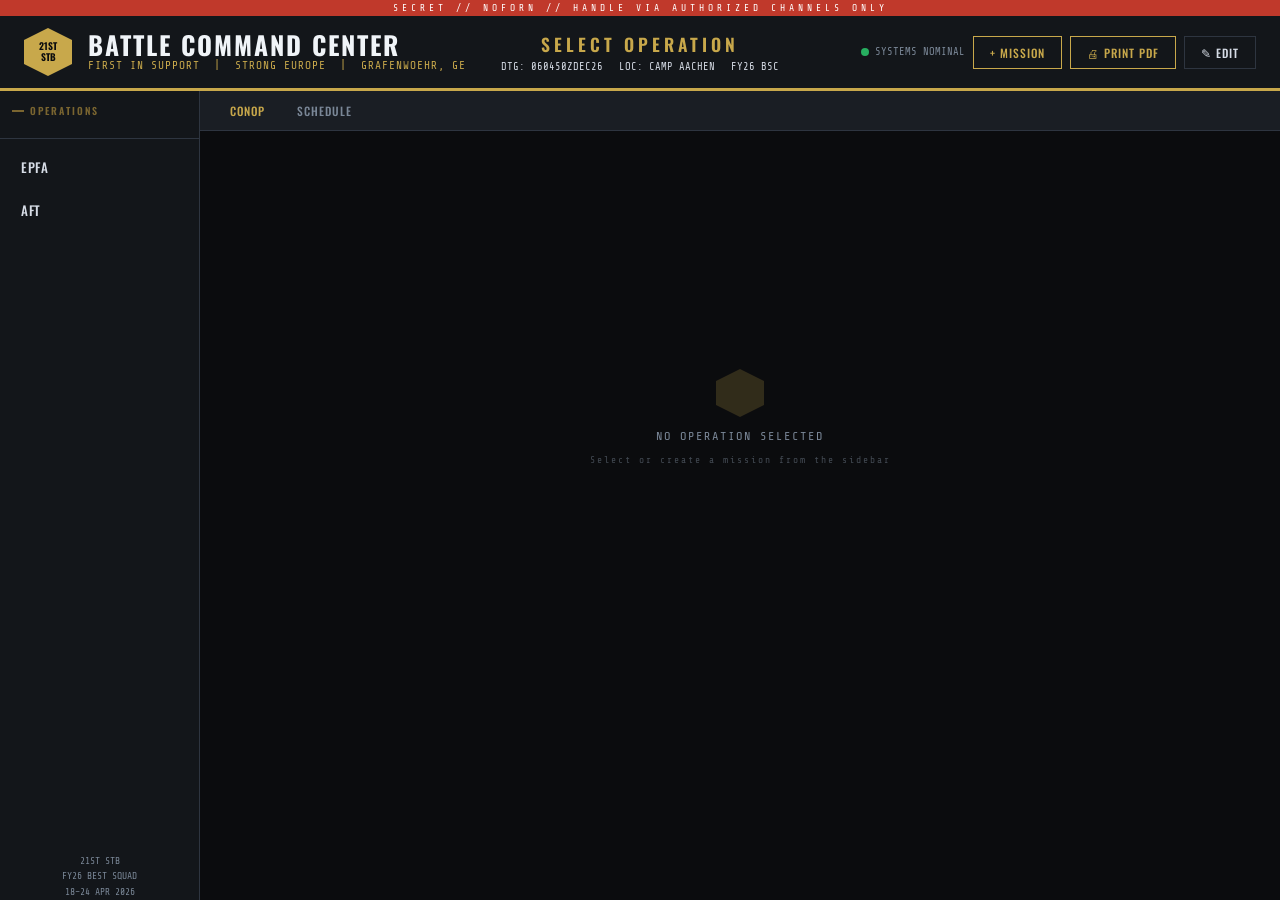
==== commit f6e1aeec: "Update CONOP.html" ====
--- a/CONOP.html
+++ b/CONOP.html
@@ -37,6 +37,63 @@
   height: 100vh;
 }
 
+/* ── PRINT STYLES ── */
+@media print {
+  @page { size: landscape; margin: 0.5in; }
+  
+  body { 
+    background: white !important; 
+    color: black !important; 
+    display: block !important; 
+    height: auto !important;
+  }
+  
+  .top-strip, .header-right, .sidebar, .tab-bar, .tl-form, #edit-btn, .btn, .pulse-dot { 
+    display: none !important; 
+  }
+  
+  .header {
+    background: white !important;
+    border-bottom: 2px solid black !important;
+    color: black !important;
+    min-height: auto !important;
+    padding: 0 !important;
+  }
+  
+  .header-title h1, .op-name, .header-title .subtitle, .unit-crest span {
+    color: black !important;
+  }
+
+  .unit-crest { border: 1px solid black !important; background: #eee !important; }
+
+  .workspace { display: block !important; }
+  .main { overflow: visible !important; }
+  .slides-wrap { background: white !important; padding: 0 !important; overflow: visible !important; }
+  
+  .slide { display: block !important; page-break-after: always; }
+  .conop-grid { grid-template-columns: 1fr 1fr !important; gap: 20px !important; }
+  
+  .info-block, .detail-card, .timeline-wrap, .map-panel {
+    background: white !important;
+    border: 1px solid black !important;
+    color: black !important;
+  }
+  
+  .panel-header, .info-block-label, .detail-card-header {
+    background: #f0f0f0 !important;
+    color: black !important;
+    border-bottom: 1px solid black !important;
+  }
+  
+  .tl-time { color: black !important; font-weight: bold; }
+  .tl-item { border-bottom: 1px solid #ccc !important; }
+  .map-body { height: 250px !important; border: 1px solid black !important; }
+  .map-grid-overlay { display: none !important; }
+  
+  .schedule-grid { grid-template-columns: repeat(4, 1fr) !important; gap: 10px !important; }
+  .sched-day { min-height: auto !important; border: 1px solid black !important; margin-bottom: 10px; }
+}
+
 /* ── TOP STRIP ── */
 .top-strip {
   background: var(--danger);
@@ -60,659 +117,146 @@
   min-height: 72px;
 }
 
-.header-left {
-  display: flex;
-  align-items: center;
-  gap: 16px;
-  padding: 12px 0;
-}
+.header-left { display: flex; align-items: center; gap: 16px; padding: 12px 0; }
 
 .unit-crest {
-  width: 48px;
-  height: 48px;
-  background: var(--gold);
+  width: 48px; height: 48px; background: var(--gold);
   clip-path: polygon(50% 0%, 100% 25%, 100% 75%, 50% 100%, 0% 75%, 0% 25%);
-  display: flex;
-  align-items: center;
-  justify-content: center;
-  flex-shrink: 0;
+  display: flex; align-items: center; justify-content: center; flex-shrink: 0;
 }
 
 .unit-crest span {
-  font-family: 'Oswald', sans-serif;
-  font-size: 0.6rem;
-  font-weight: 700;
-  color: var(--black);
-  text-align: center;
-  line-height: 1.1;
-}
-
-.header-title {
-  display: flex;
-  flex-direction: column;
-  gap: 2px;
-}
+  font-family: 'Oswald', sans-serif; font-size: 0.6rem; font-weight: 700;
+  color: var(--black); text-align: center; line-height: 1.1;
+}
+
+.header-title { display: flex; flex-direction: column; gap: 2px; }
 
 .header-title h1 {
-  font-family: 'Oswald', sans-serif;
-  font-size: 1.6rem;
-  font-weight: 700;
-  color: var(--white);
-  letter-spacing: 2px;
-  line-height: 1;
-  text-transform: uppercase;
-}
-
-.header-title .subtitle {
-  font-family: 'Share Tech Mono', monospace;
-  font-size: 0.7rem;
-  color: var(--gold);
-  letter-spacing: 1px;
-}
+  font-family: 'Oswald', sans-serif; font-size: 1.6rem; font-weight: 700;
+  color: var(--white); letter-spacing: 2px; line-height: 1; text-transform: uppercase;
+}
+
+.header-title .subtitle { font-family: 'Share Tech Mono', monospace; font-size: 0.7rem; color: var(--gold); letter-spacing: 1px; }
 
 .header-center {
-  position: absolute;
-  left: 50%;
-  top: 50%;
-  transform: translate(-50%, -50%);
-  display: flex;
-  flex-direction: column;
-  align-items: center;
-  gap: 4px;
+  position: absolute; left: 50%; top: 50%; transform: translate(-50%, -50%);
+  display: flex; flex-direction: column; align-items: center; gap: 4px;
 }
 
 .op-name {
-  font-family: 'Oswald', sans-serif;
-  font-size: 1.1rem;
-  font-weight: 600;
-  color: var(--gold);
-  letter-spacing: 4px;
-  text-transform: uppercase;
-}
-
-.dtg-bar {
-  font-family: 'Share Tech Mono', monospace;
-  font-size: 0.65rem;
-  color: var(--muted);
-  display: flex;
-  gap: 16px;
-}
-
+  font-family: 'Oswald', sans-serif; font-size: 1.1rem; font-weight: 600;
+  color: var(--gold); letter-spacing: 4px; text-transform: uppercase;
+}
+
+.dtg-bar { font-family: 'Share Tech Mono', monospace; font-size: 0.65rem; color: var(--muted); display: flex; gap: 16px; }
 .dtg-bar span { color: var(--text); }
 
-.header-right {
-  display: flex;
-  align-items: center;
-  gap: 8px;
-  padding: 12px 0;
-}
-
-.sys-status {
-  display: flex;
-  align-items: center;
-  gap: 6px;
-  font-family: 'Share Tech Mono', monospace;
-  font-size: 0.65rem;
-  color: var(--muted);
-}
-
-.pulse-dot {
-  width: 8px;
-  height: 8px;
-  border-radius: 50%;
-  background: var(--success);
-  animation: blink 2s ease-in-out infinite;
-}
-
+.header-right { display: flex; align-items: center; gap: 8px; padding: 12px 0; }
+
+.sys-status { display: flex; align-items: center; gap: 6px; font-family: 'Share Tech Mono', monospace; font-size: 0.65rem; color: var(--muted); }
+
+.pulse-dot { width: 8px; height: 8px; border-radius: 50%; background: var(--success); animation: blink 2s ease-in-out infinite; }
 @keyframes blink { 0%,100%{opacity:1} 50%{opacity:0.3} }
 
 .btn {
-  font-family: 'Oswald', sans-serif;
-  font-size: 0.72rem;
-  font-weight: 500;
-  letter-spacing: 1px;
-  padding: 7px 16px;
-  border: 1px solid var(--border);
-  background: transparent;
-  color: var(--text);
-  cursor: pointer;
-  text-transform: uppercase;
-  transition: all 0.15s;
+  font-family: 'Oswald', sans-serif; font-size: 0.72rem; font-weight: 500; letter-spacing: 1px;
+  padding: 7px 16px; border: 1px solid var(--border); background: transparent;
+  color: var(--text); cursor: pointer; text-transform: uppercase; transition: all 0.15s;
 }
 
 .btn:hover { border-color: var(--gold); color: var(--gold); background: rgba(200,168,75,0.07); }
 .btn-gold { border-color: var(--gold); color: var(--gold); }
-.btn-gold:hover { background: rgba(200,168,75,0.15); }
-.btn-green { border-color: var(--success); color: var(--success); }
-.btn-green:hover { background: rgba(39,174,96,0.1); }
-.btn-active { border-color: var(--success); color: var(--success); background: rgba(39,174,96,0.08); }
 
 /* ── LAYOUT ── */
-.workspace {
-  display: grid;
-  grid-template-columns: 200px 1fr;
-  overflow: hidden;
-  height: 100%;
-}
-
-/* ── SIDEBAR ── */
-.sidebar {
-  background: var(--dark);
-  border-right: 1px solid var(--border);
-  display: flex;
-  flex-direction: column;
-  overflow: hidden;
-}
-
-.sidebar-section {
-  padding: 12px;
-  border-bottom: 1px solid var(--border);
-}
-
-.sidebar-label {
-  font-family: 'Oswald', sans-serif;
-  font-size: 0.62rem;
-  font-weight: 600;
-  color: var(--gold-dim);
-  text-transform: uppercase;
-  letter-spacing: 2px;
-  margin-bottom: 8px;
-  display: flex;
-  align-items: center;
-  gap: 6px;
-}
-
-.sidebar-label::before {
-  content: '';
-  display: inline-block;
-  width: 12px;
-  height: 2px;
-  background: var(--gold-dim);
-}
-
-.mission-list {
-  flex: 1;
-  overflow-y: auto;
-  padding: 8px;
-}
-
-.mission-list::-webkit-scrollbar { width: 3px; }
-.mission-list::-webkit-scrollbar-thumb { background: var(--border); }
-
-.mission-item {
-  padding: 9px 10px;
-  cursor: pointer;
-  border: 1px solid transparent;
-  border-left: 3px solid transparent;
-  margin-bottom: 3px;
-  transition: all 0.12s;
-  position: relative;
-}
-
-.mission-item:hover {
-  background: rgba(200,168,75,0.06);
-  border-color: var(--border);
-  border-left-color: var(--gold-dim);
-}
-
-.mission-item.active {
-  background: rgba(200,168,75,0.1);
-  border-color: rgba(200,168,75,0.3);
-  border-left-color: var(--gold);
-}
-
-.mission-item-name {
-  font-family: 'Oswald', sans-serif;
-  font-size: 0.82rem;
-  font-weight: 500;
-  color: var(--text);
-  text-transform: uppercase;
-  letter-spacing: 0.5px;
-}
-
+.workspace { display: grid; grid-template-columns: 200px 1fr; overflow: hidden; height: 100%; }
+
+.sidebar { background: var(--dark); border-right: 1px solid var(--border); display: flex; flex-direction: column; overflow: hidden; }
+.sidebar-section { padding: 12px; border-bottom: 1px solid var(--border); }
+.sidebar-label { font-family: 'Oswald', sans-serif; font-size: 0.62rem; font-weight: 600; color: var(--gold-dim); text-transform: uppercase; letter-spacing: 2px; margin-bottom: 8px; display: flex; align-items: center; gap: 6px; }
+.sidebar-label::before { content: ''; display: inline-block; width: 12px; height: 2px; background: var(--gold-dim); }
+
+.mission-list { flex: 1; overflow-y: auto; padding: 8px; }
+.mission-item { padding: 9px 10px; cursor: pointer; border: 1px solid transparent; border-left: 3px solid transparent; margin-bottom: 3px; transition: all 0.12s; position: relative; }
+.mission-item:hover { background: rgba(200,168,75,0.06); border-color: var(--border); border-left-color: var(--gold-dim); }
+.mission-item.active { background: rgba(200,168,75,0.1); border-color: rgba(200,168,75,0.3); border-left-color: var(--gold); }
+.mission-item-name { font-family: 'Oswald', sans-serif; font-size: 0.82rem; font-weight: 500; color: var(--text); text-transform: uppercase; letter-spacing: 0.5px; }
 .mission-item.active .mission-item-name { color: var(--gold); }
-
-.mission-item-meta {
-  font-family: 'Share Tech Mono', monospace;
-  font-size: 0.6rem;
-  color: var(--muted);
-  margin-top: 2px;
-}
-
-.sidebar-footer {
-  padding: 10px;
-  border-top: 1px solid var(--border);
-}
+.mission-item-meta { font-family: 'Share Tech Mono', monospace; font-size: 0.6rem; color: var(--muted); margin-top: 2px; }
 
 /* ── MAIN CONTENT ── */
-.main {
-  display: flex;
-  flex-direction: column;
-  overflow: hidden;
-}
-
-/* TAB BAR */
-.tab-bar {
-  background: var(--panel);
-  border-bottom: 1px solid var(--border);
-  display: flex;
-  align-items: center;
-  padding: 0 16px;
-  gap: 4px;
-  flex-shrink: 0;
-  height: 40px;
-}
-
-.view-tab {
-  font-family: 'Oswald', sans-serif;
-  font-size: 0.72rem;
-  font-weight: 500;
-  letter-spacing: 1px;
-  padding: 0 14px;
-  height: 40px;
-  display: flex;
-  align-items: center;
-  cursor: pointer;
-  border-bottom: 3px solid transparent;
-  color: var(--muted);
-  transition: all 0.12s;
-  text-transform: uppercase;
-  background: none;
-  border-top: none;
-  border-left: none;
-  border-right: none;
-}
-
-.view-tab:hover { color: var(--text); }
+.main { display: flex; flex-direction: column; overflow: hidden; }
+.tab-bar { background: var(--panel); border-bottom: 1px solid var(--border); display: flex; align-items: center; padding: 0 16px; gap: 4px; flex-shrink: 0; height: 40px; }
+.view-tab { font-family: 'Oswald', sans-serif; font-size: 0.72rem; font-weight: 500; letter-spacing: 1px; padding: 0 14px; height: 40px; display: flex; align-items: center; cursor: pointer; border-bottom: 3px solid transparent; color: var(--muted); transition: all 0.12s; text-transform: uppercase; background: none; border: none; }
 .view-tab.active { color: var(--gold); border-bottom-color: var(--gold); }
-
 .tab-spacer { flex: 1; }
 
-/* SLIDE CONTAINER */
-.slides-wrap {
-  flex: 1;
-  overflow-y: auto;
-  padding: 16px;
-  background: var(--black);
-}
-
-.slides-wrap::-webkit-scrollbar { width: 6px; }
-.slides-wrap::-webkit-scrollbar-thumb { background: var(--border); border-radius: 3px; }
-
+.slides-wrap { flex: 1; overflow-y: auto; padding: 16px; background: var(--black); }
 .slide { display: none; }
 .slide.active { display: block; }
 
-/* ── CONOP SLIDE LAYOUT ── */
-.conop-grid {
-  display: grid;
-  grid-template-columns: 1fr 340px;
-  gap: 14px;
-}
-
+.conop-grid { display: grid; grid-template-columns: 1fr 340px; gap: 14px; }
 .conop-left { display: flex; flex-direction: column; gap: 14px; }
 .conop-right { display: flex; flex-direction: column; gap: 14px; }
 
-/* ── MAP PANEL ── */
-.map-panel {
-  background: var(--panel);
-  border: 1px solid var(--border);
-  flex-shrink: 0;
-}
-
-.panel-header {
-  background: var(--olive);
-  padding: 7px 14px;
-  display: flex;
-  align-items: center;
-  justify-content: space-between;
-}
-
-.panel-header-title {
-  font-family: 'Oswald', sans-serif;
-  font-size: 0.75rem;
-  font-weight: 600;
-  color: var(--white);
-  text-transform: uppercase;
-  letter-spacing: 2px;
-}
-
-.map-body {
-  height: 320px;
-  background: #0c1015;
-  display: flex;
-  align-items: center;
-  justify-content: center;
-  position: relative;
-  overflow: hidden;
-}
-
+.map-panel { background: var(--panel); border: 1px solid var(--border); flex-shrink: 0; }
+.panel-header { background: var(--olive); padding: 7px 14px; display: flex; align-items: center; justify-content: space-between; }
+.panel-header-title { font-family: 'Oswald', sans-serif; font-size: 0.75rem; font-weight: 600; color: var(--white); text-transform: uppercase; letter-spacing: 2px; }
+.map-body { height: 320px; background: #0c1015; display: flex; align-items: center; justify-content: center; position: relative; overflow: hidden; }
 .map-body img { width: 100%; height: 100%; object-fit: contain; }
-
-.map-placeholder {
-  text-align: center;
-  color: var(--muted);
-}
-
-.map-placeholder .icon {
-  font-size: 36px;
-  display: block;
-  margin-bottom: 10px;
-  opacity: 0.4;
-}
-
-.map-placeholder p {
-  font-family: 'Share Tech Mono', monospace;
-  font-size: 0.7rem;
-  letter-spacing: 2px;
-  opacity: 0.5;
-}
-
-.map-grid-overlay {
-  position: absolute;
-  inset: 0;
-  background-image:
-    linear-gradient(rgba(200,168,75,0.04) 1px, transparent 1px),
-    linear-gradient(90deg, rgba(200,168,75,0.04) 1px, transparent 1px);
-  background-size: 40px 40px;
-  pointer-events: none;
-}
-
-/* ── INFO BLOCKS ── */
-.info-row {
-  display: grid;
-  grid-template-columns: 1fr 1fr;
-  gap: 10px;
-}
-
-.info-block {
-  background: var(--panel);
-  border: 1px solid var(--border);
-  border-top: 2px solid var(--olive);
-  padding: 12px 14px;
-}
-
-.info-block.gold-top { border-top-color: var(--gold); }
-.info-block.danger-top { border-top-color: var(--danger); }
-
-.info-block-label {
-  font-family: 'Oswald', sans-serif;
-  font-size: 0.68rem;
-  font-weight: 600;
-  color: var(--gold);
-  text-transform: uppercase;
-  letter-spacing: 2px;
-  margin-bottom: 8px;
-  padding-bottom: 6px;
-  border-bottom: 1px solid var(--border);
-}
-
-.info-block-content {
-  font-size: 0.82rem;
-  line-height: 1.65;
-  color: var(--text);
-  white-space: pre-wrap;
-  min-height: 32px;
-}
-
-/* ── RIGHT COLUMN CARDS ── */
-.detail-card {
-  background: var(--panel);
-  border: 1px solid var(--border);
-}
-
-.detail-card-header {
-  padding: 7px 14px;
-  background: rgba(200,168,75,0.08);
-  border-bottom: 1px solid var(--border);
-  display: flex;
-  justify-content: space-between;
-  align-items: center;
-}
-
-.detail-card-title {
-  font-family: 'Oswald', sans-serif;
-  font-size: 0.7rem;
-  font-weight: 600;
-  color: var(--gold);
-  text-transform: uppercase;
-  letter-spacing: 2px;
-}
-
-.detail-card-body {
-  padding: 12px 14px;
-  font-size: 0.82rem;
-  line-height: 1.65;
-  color: var(--text);
-  white-space: pre-wrap;
-  min-height: 32px;
-}
-
-/* ── TIMELINE ── */
-.timeline-wrap {
-  background: var(--panel);
-  border: 1px solid var(--border);
-}
-
-.tl-item {
-  display: flex;
-  gap: 12px;
-  padding: 7px 14px;
-  border-bottom: 1px solid rgba(255,255,255,0.04);
-  align-items: flex-start;
-  transition: background 0.12s;
-}
-
-.tl-item:last-child { border-bottom: none; }
+.map-placeholder { text-align: center; color: var(--muted); }
+.map-placeholder .icon { font-size: 36px; display: block; margin-bottom: 10px; opacity: 0.4; }
+.map-placeholder p { font-family: 'Share Tech Mono', monospace; font-size: 0.7rem; letter-spacing: 2px; opacity: 0.5; }
+
+.info-row { display: grid; grid-template-columns: 1fr 1fr; gap: 10px; }
+.info-block { background: var(--panel); border: 1px solid var(--border); border-top: 2px solid var(--olive); padding: 12px 14px; }
+.info-block-label { font-family: 'Oswald', sans-serif; font-size: 0.68rem; font-weight: 600; color: var(--gold); text-transform: uppercase; letter-spacing: 2px; margin-bottom: 8px; padding-bottom: 6px; border-bottom: 1px solid var(--border); }
+.info-block-content { font-size: 0.82rem; line-height: 1.65; color: var(--text); white-space: pre-wrap; min-height: 32px; }
+
+.detail-card { background: var(--panel); border: 1px solid var(--border); }
+.detail-card-header { padding: 7px 14px; background: rgba(200,168,75,0.08); border-bottom: 1px solid var(--border); display: flex; justify-content: space-between; align-items: center; }
+.detail-card-title { font-family: 'Oswald', sans-serif; font-size: 0.7rem; font-weight: 600; color: var(--gold); text-transform: uppercase; letter-spacing: 2px; }
+.detail-card-body { padding: 12px 14px; font-size: 0.82rem; line-height: 1.65; color: var(--text); white-space: pre-wrap; min-height: 32px; }
+
+.timeline-wrap { background: var(--panel); border: 1px solid var(--border); }
+.tl-item { display: flex; gap: 12px; padding: 7px 14px; border-bottom: 1px solid rgba(255,255,255,0.04); align-items: flex-start; transition: background 0.12s; }
+.tl-time { font-family: 'Share Tech Mono', monospace; font-size: 0.75rem; font-weight: 700; color: var(--gold); min-width: 54px; padding-top: 1px; }
+.tl-task { font-size: 0.82rem; color: var(--text); line-height: 1.4; flex: 1; }
+.tl-del { background: none; border: none; color: transparent; cursor: pointer; font-size: 10px; padding: 2px 4px; transition: color 0.15s; }
+.tl-item:hover .tl-del { color: var(--muted); }
 .tl-item:hover { background: rgba(200,168,75,0.04); }
 
-.tl-time {
-  font-family: 'Share Tech Mono', monospace;
-  font-size: 0.75rem;
-  font-weight: 700;
-  color: var(--gold);
-  min-width: 54px;
-  padding-top: 1px;
-}
-
-.tl-task { font-size: 0.82rem; color: var(--text); line-height: 1.4; flex: 1; }
-
-.tl-del {
-  background: none;
-  border: none;
-  color: transparent;
-  cursor: pointer;
-  font-size: 10px;
-  padding: 2px 4px;
-  transition: color 0.15s;
-}
-
-.tl-item:hover .tl-del { color: var(--muted); }
-.tl-del:hover { color: var(--danger) !important; }
-
-.tl-form {
-  display: flex;
-  gap: 8px;
-  padding: 10px 14px;
-  background: rgba(0,0,0,0.2);
-  border-top: 1px solid var(--border);
-  align-items: center;
-}
-
-.tl-in {
-  background: var(--black);
-  border: 1px solid var(--border);
-  color: var(--text);
-  padding: 6px 8px;
-  font-family: 'Share Tech Mono', monospace;
-  font-size: 0.75rem;
-  transition: border-color 0.15s;
-}
-
+.tl-form { display: flex; gap: 8px; padding: 10px 14px; background: rgba(0,0,0,0.2); border-top: 1px solid var(--border); align-items: center; }
+.tl-in { background: var(--black); border: 1px solid var(--border); color: var(--text); padding: 6px 8px; font-family: 'Share Tech Mono', monospace; font-size: 0.75rem; transition: border-color 0.15s; }
 .tl-in:focus { outline: none; border-color: var(--gold); }
 .tl-in-time { width: 90px; }
 .tl-in-task { flex: 1; }
 
-/* ── SCHEDULE VIEW ── */
-.schedule-grid {
-  display: grid;
-  grid-template-columns: repeat(7, 1fr);
-  gap: 8px;
-}
-
-.sched-day {
-  background: var(--panel);
-  border: 1px solid var(--border);
-  border-top: 3px solid var(--olive);
-  min-height: 400px;
-}
-
-.sched-day-header {
-  background: var(--olive);
-  padding: 6px 10px;
-  text-align: center;
-}
-
-.sched-day-date {
-  font-family: 'Oswald', sans-serif;
-  font-size: 1rem;
-  font-weight: 700;
-  color: var(--white);
-  line-height: 1;
-}
-
-.sched-day-name {
-  font-family: 'Share Tech Mono', monospace;
-  font-size: 0.55rem;
-  color: rgba(255,255,255,0.7);
-  margin-top: 2px;
-  letter-spacing: 1px;
-}
-
-.sched-events {
-  padding: 6px;
-  display: flex;
-  flex-direction: column;
-  gap: 3px;
-}
-
-.sched-event {
-  padding: 4px 6px;
-  font-size: 0.65rem;
-  line-height: 1.3;
-  border-left: 2px solid var(--gold-dim);
-  background: rgba(200,168,75,0.06);
-  color: var(--text);
-}
-
-.sched-event .ev-time {
-  font-family: 'Share Tech Mono', monospace;
-  font-size: 0.6rem;
-  color: var(--gold);
-  display: block;
-  margin-bottom: 1px;
-}
-
-/* ── STAT ROW ── */
-.stat-row {
-  display: grid;
-  grid-template-columns: repeat(4, 1fr);
-  gap: 10px;
-  margin-bottom: 14px;
-}
-
-.stat-card {
-  background: var(--panel);
-  border: 1px solid var(--border);
-  border-bottom: 2px solid var(--olive);
-  padding: 12px 14px;
-  text-align: center;
-}
-
-.stat-value {
-  font-family: 'Oswald', sans-serif;
-  font-size: 1.6rem;
-  font-weight: 700;
-  color: var(--gold);
-  line-height: 1;
-}
-
-.stat-label {
-  font-family: 'Share Tech Mono', monospace;
-  font-size: 0.6rem;
-  color: var(--muted);
-  text-transform: uppercase;
-  letter-spacing: 1px;
-  margin-top: 4px;
-}
-
-/* ── EDITING STYLES ── */
-.editing .editable[contenteditable="true"] {
-  background: rgba(200,168,75,0.04);
-  outline: 1px dashed rgba(200,168,75,0.4);
-  padding: 4px;
-}
-
-/* ── TOAST ── */
-.toast {
-  position: fixed;
-  bottom: 20px;
-  right: 20px;
-  background: var(--panel);
-  border: 1px solid var(--gold-dim);
-  border-left: 3px solid var(--gold);
-  color: var(--text);
-  padding: 10px 16px;
-  font-family: 'Share Tech Mono', monospace;
-  font-size: 0.72rem;
-  opacity: 0;
-  pointer-events: none;
-  transition: opacity 0.3s;
-  z-index: 999;
-}
+.schedule-grid { display: grid; grid-template-columns: repeat(7, 1fr); gap: 8px; }
+.sched-day { background: var(--panel); border: 1px solid var(--border); border-top: 3px solid var(--olive); min-height: 400px; }
+.sched-day-header { background: var(--olive); padding: 6px 10px; text-align: center; }
+.sched-day-date { font-family: 'Oswald', sans-serif; font-size: 1rem; font-weight: 700; color: var(--white); line-height: 1; }
+.sched-day-name { font-family: 'Share Tech Mono', monospace; font-size: 0.55rem; color: rgba(255,255,255,0.7); margin-top: 2px; letter-spacing: 1px; }
+.sched-events { padding: 6px; display: flex; flex-direction: column; gap: 3px; }
+.sched-event { padding: 4px 6px; font-size: 0.65rem; line-height: 1.3; border-left: 2px solid var(--gold-dim); background: rgba(200,168,75,0.06); color: var(--text); }
+.sched-event .ev-time { font-family: 'Share Tech Mono', monospace; font-size: 0.6rem; color: var(--gold); display: block; margin-bottom: 1px; }
+
+.stat-row { display: grid; grid-template-columns: repeat(4, 1fr); gap: 10px; margin-bottom: 14px; }
+.stat-card { background: var(--panel); border: 1px solid var(--border); border-bottom: 2px solid var(--olive); padding: 12px 14px; text-align: center; }
+.stat-value { font-family: 'Oswald', sans-serif; font-size: 1.6rem; font-weight: 700; color: var(--gold); line-height: 1; }
+.stat-label { font-family: 'Share Tech Mono', monospace; font-size: 0.6rem; color: var(--muted); text-transform: uppercase; letter-spacing: 1px; margin-top: 4px; }
+
+.editing .editable[contenteditable="true"] { background: rgba(200,168,75,0.04); outline: 1px dashed rgba(200,168,75,0.4); padding: 4px; }
+
+.toast { position: fixed; bottom: 20px; right: 20px; background: var(--panel); border: 1px solid var(--gold-dim); border-left: 3px solid var(--gold); color: var(--text); padding: 10px 16px; font-family: 'Share Tech Mono', monospace; font-size: 0.72rem; opacity: 0; pointer-events: none; transition: opacity 0.3s; z-index: 999; }
 .toast.show { opacity: 1; }
 
-/* ── EMPTY ── */
-.empty {
-  display: flex;
-  flex-direction: column;
-  align-items: center;
-  justify-content: center;
-  height: 60vh;
-  gap: 12px;
-  color: var(--muted);
-}
-
-.empty-icon {
-  width: 48px;
-  height: 48px;
-  background: var(--gold);
-  clip-path: polygon(50% 0%,100% 25%,100% 75%,50% 100%,0% 75%,0% 25%);
-  opacity: 0.2;
-}
-
+.empty { display: flex; flex-direction: column; align-items: center; justify-content: center; height: 60vh; gap: 12px; color: var(--muted); }
+.empty-icon { width: 48px; height: 48px; background: var(--gold); clip-path: polygon(50% 0%,100% 25%,100% 75%,50% 100%,0% 75%,0% 25%); opacity: 0.2; }
 .empty p { font-family: 'Share Tech Mono', monospace; font-size: 0.75rem; letter-spacing: 2px; }
 
-.add-section-btn {
-  display: flex;
-  align-items: center;
-  justify-content: center;
-  gap: 6px;
-  padding: 8px;
-  border: 1px dashed var(--border);
-  color: var(--muted);
-  font-family: 'Oswald', sans-serif;
-  font-size: 0.7rem;
-  letter-spacing: 1px;
-  cursor: pointer;
-  background: none;
-  width: 100%;
-  text-transform: uppercase;
-  transition: all 0.15s;
-  display: none;
-}
-
+.add-section-btn { display: flex; align-items: center; justify-content: center; gap: 6px; padding: 8px; border: 1px dashed var(--border); color: var(--muted); font-family: 'Oswald', sans-serif; font-size: 0.7rem; letter-spacing: 1px; cursor: pointer; background: none; width: 100%; text-transform: uppercase; transition: all 0.15s; display: none; }
 .editing .add-section-btn { display: flex; }
-.add-section-btn:hover { border-color: var(--gold-dim); color: var(--gold); }
 </style>
 </head>
 <body>
@@ -743,6 +287,7 @@
       SYSTEMS NOMINAL
     </div>
     <button class="btn btn-gold" onclick="showAddMission()">+ MISSION</button>
+    <button class="btn btn-gold" onclick="window.print()">&#128424; PRINT PDF</button>
     <button class="btn" id="edit-btn" onclick="toggleEdit()">&#9998; EDIT</button>
   </div>
 </header>
@@ -791,466 +336,166 @@
   const dd = String(d.getDate()).padStart(2,'0');
   const hh = String(d.getHours()).padStart(2,'0');
   const mm = String(d.getMinutes()).padStart(2,'0');
-  document.getElementById('clock-val').textContent =
-    `${dd}${hh}${mm}Z${mo[d.getMonth()]}${String(d.getFullYear()).slice(-2)}`;
+  document.getElementById('clock-val').textContent = dd+hh+mm+"Z"+mo[d.getMonth()]+String(d.getFullYear()).slice(-2);
 }
 setInterval(updateClock, 30000); updateClock();
 
-/* ── TOAST ── */
 function toast(msg) {
   const el = document.getElementById('toast');
   el.textContent = msg; el.classList.add('show');
   setTimeout(() => el.classList.remove('show'), 2200);
 }
 
-/* ── SECTION BUILDER ── */
 function mkSection(title, body) {
   const d = document.createElement('div');
   d.className = 'detail-card';
-  d.innerHTML = `
-    <div class="detail-card-header">
-      <span class="detail-card-title editable" contenteditable="false">${title}</span>
-      <button style="background:none;border:none;color:var(--muted);cursor:pointer;font-size:11px;transition:color 0.15s;"
-        onmouseenter="this.style.color='var(--danger)'" onmouseleave="this.style.color='var(--muted)'"
-        onclick="this.closest('.detail-card').remove()">✕</button>
-    </div>
-    <div class="detail-card-body editable" contenteditable="false">${body}</div>`;
+  d.innerHTML = `<div class="detail-card-header"><span class="detail-card-title editable" contenteditable="false">${title}</span><button class="btn" style="border:none;padding:2px;font-size:10px;" onclick="this.closest('.detail-card').remove()">✕</button></div><div class="detail-card-body editable" contenteditable="false">${body}</div>`;
   return d;
 }
 
-/* ── CONOP SLIDE ── */
 function buildConopSlide(data) {
   const div = document.createElement('div');
-  div.className = 'slide';
-  div.id = 'slide-' + data.id;
-
+  div.className = 'slide'; div.id = 'slide-' + data.id;
   div.innerHTML = `
-    <!-- STAT ROW -->
-    <div class="stat-row" id="stats-${data.id}">
-      <div class="stat-card"><div class="stat-value">${data.stats.duration}</div><div class="stat-label">Duration (Days)</div></div>
-      <div class="stat-card"><div class="stat-value">${data.stats.squads}</div><div class="stat-label">Squads Competing</div></div>
-      <div class="stat-card"><div class="stat-value">${data.stats.events}</div><div class="stat-label">Graded Events</div></div>
-      <div class="stat-card"><div class="stat-value">${data.stats.loc}</div><div class="stat-label">Location</div></div>
-    </div>
-
+    <div class="stat-row">
+      <div class="stat-card"><div class="stat-value">${data.stats.duration}</div><div class="stat-label">Duration</div></div>
+      <div class="stat-card"><div class="stat-value">${data.stats.squads}</div><div class="stat-label">Squads</div></div>
+      <div class="stat-card"><div class="stat-value">${data.stats.events}</div><div class="stat-label">Events</div></div>
+      <div class="stat-card"><div class="stat-value">${data.stats.loc}</div><div class="stat-label">Loc</div></div>
+    </div>
     <div class="conop-grid">
-      <!-- LEFT -->
-      <div class="conop-left" id="left-${data.id}">
-        <!-- MAP -->
+      <div class="conop-left">
         <div class="map-panel">
-          <div class="panel-header">
-            <span class="panel-header-title">Overlay / Graphic — ${data.name}</span>
-            <div style="display:flex;gap:6px;">
-              <button class="btn" style="padding:4px 10px;font-size:0.65rem;" onclick="triggerUpload(this)">&#8679; UPLOAD</button>
-              <button class="btn" style="padding:4px 10px;font-size:0.65rem;" onclick="clearMap(this)">CLEAR</button>
-            </div>
+          <div class="panel-header"><span class="panel-header-title">Map Overlay</span><button class="btn" style="padding:4px;" onclick="triggerUpload(this)">Upload</button></div>
+          <div class="map-body"><img class="map-img"><div class="map-placeholder"><span class="icon">&#9974;</span><p>NO IMAGERY</p></div><input type="file" hidden accept="image/*" onchange="loadImg(event,this)"></div>
+        </div>
+        <div class="info-row">
+          <div class="info-block">
+            <div class="info-block-label">Mission</div>
+            <div class="info-block-content editable">${data.mission}</div>
           </div>
-          <div class="map-body">
-            <div class="map-grid-overlay"></div>
-            <div class="map-placeholder">
-              <span class="icon">&#9974;</span>
-              <p>NO IMAGERY ON FILE</p>
-              <p style="margin-top:4px;font-size:0.6rem;opacity:0.4;">Upload satellite overlay or graphic</p>
-            </div>
-            <input type="file" hidden accept="image/*" onchange="loadImg(event,this)">
+          <div class="info-block">
+            <div class="info-block-label">Intent</div>
+            <div class="info-block-content editable">${data.intent}</div>
           </div>
         </div>
-
-        <!-- MISSION + INTENT -->
-        <div class="info-row">
-          <div class="info-block gold-top">
-            <div class="info-block-label">Mission</div>
-            <div class="info-block-content editable" contenteditable="false">${data.mission}</div>
-          </div>
-          <div class="info-block gold-top">
-            <div class="info-block-label">Commander's Intent</div>
-            <div class="info-block-content editable" contenteditable="false">${data.intent}</div>
-          </div>
-        </div>
-
-        <!-- TASK / STANDARD -->
-        <div class="info-block" style="margin-bottom:0;">
-          <div class="info-block-label">Task / Standard</div>
-          <div class="info-block-content editable" contenteditable="false">${data.task}</div>
-        </div>
-
-        <!-- TIMELINE -->
+        <div class="info-block"><div class="info-block-label">Task / Standard</div><div class="info-block-content editable">${data.task}</div></div>
         <div class="timeline-wrap">
-          <div class="panel-header">
-            <span class="panel-header-title">Operational Timeline</span>
-          </div>
-          <div class="tl-list" id="tl-${data.id}"></div>
-          <div class="tl-form">
-            <input type="time" class="tl-in tl-in-time">
-            <input type="text" class="tl-in tl-in-task" placeholder="Event / task description">
-            <button class="btn btn-gold" style="padding:6px 12px;font-size:0.68rem;" onclick="addTl(this)">+ ADD</button>
-          </div>
+          <div class="panel-header"><span class="panel-header-title">Timeline</span></div>
+          <div class="tl-list"></div>
+          <div class="tl-form"><input type="time" class="tl-in tl-in-time"><input type="text" class="tl-in tl-in-task"><button class="btn" onclick="addTl(this)">Add</button></div>
         </div>
       </div>
-
-      <!-- RIGHT -->
-      <div class="conop-right" id="right-${data.id}">
-      </div>
+      <div class="conop-right"></div>
     </div>`;
-
-  // Build right column sections
+  
   const right = div.querySelector('.conop-right');
   data.sections.forEach(s => right.appendChild(mkSection(s.title, s.body)));
-  right.appendChild(mkAddSectionBtn(data.id, 'right'));
-
-  // Prefill timeline
-  if (data.timeline) {
-    const tl = div.querySelector('.tl-list');
-    data.timeline.forEach(item => appendTlItem(tl, item.time, item.task));
-  }
-
+  const tl = div.querySelector('.tl-list');
+  data.timeline.forEach(item => appendTlItem(tl, item.time, item.task));
   return div;
-}
-
-function mkAddSectionBtn(id, col) {
-  const btn = document.createElement('button');
-  btn.className = 'add-section-btn';
-  btn.textContent = '+ ADD SECTION';
-  btn.onclick = () => {
-    const title = prompt('Section title:', 'NEW SECTION');
-    if (!title) return;
-    const s = mkSection(title.toUpperCase(), 'Enter data here.');
-    if (editMode) {
-      s.querySelector('.editable').contentEditable = 'true';
-      s.querySelector('.detail-card-title').contentEditable = 'true';
-    }
-    btn.before(s);
-    toast('Section added');
-  };
-  return btn;
 }
 
 function appendTlItem(list, time, task) {
   const item = document.createElement('div');
   item.className = 'tl-item';
-  item.innerHTML = `<span class="tl-time">${time}</span><span class="tl-task">${task}</span>
-    <button class="tl-del" onclick="this.closest('.tl-item').remove()">✕</button>`;
+  item.innerHTML = `<span class="tl-time">${time}</span><span class="tl-task">${task}</span><button class="tl-del" onclick="this.closest('.tl-item').remove()">✕</button>`;
   list.appendChild(item);
 }
 
 function addTl(btn) {
   const wrap = btn.closest('.timeline-wrap');
   const t = wrap.querySelector('.tl-in-time').value;
-  const task = wrap.querySelector('.tl-in-task').value.trim();
-  if (!t || !task) { toast('Enter time and task.'); return; }
+  const task = wrap.querySelector('.tl-in-task').value;
+  if (!t || !task) return;
   appendTlItem(wrap.querySelector('.tl-list'), t, task);
-  wrap.querySelector('.tl-in-time').value = '';
-  wrap.querySelector('.tl-in-task').value = '';
-  wrap.querySelector('.tl-in-task').focus();
 }
 
 function triggerUpload(btn) { btn.closest('.map-panel').querySelector('input[type="file"]').click(); }
-function clearMap(btn) {
-  const mb = btn.closest('.map-panel').querySelector('.map-body');
-  const img = mb.querySelector('img');
-  if (img) img.remove();
-  let ph = mb.querySelector('.map-placeholder');
-  if (!ph) {
-    ph = document.createElement('div');
-    ph.className = 'map-placeholder';
-    ph.innerHTML = `<span class="icon">&#9974;</span><p>NO IMAGERY ON FILE</p>`;
-    mb.appendChild(ph);
-  }
-}
 function loadImg(e, input) {
   const file = e.target.files[0]; if (!file) return;
   const r = new FileReader();
   r.onload = ev => {
     const mb = input.closest('.map-body');
-    let img = mb.querySelector('img');
-    if (!img) { img = document.createElement('img'); mb.appendChild(img); }
-    const ph = mb.querySelector('.map-placeholder');
-    if (ph) ph.remove();
-    img.src = ev.target.result;
+    mb.querySelector('.map-img').src = ev.target.result;
+    mb.querySelector('.map-placeholder').style.display = 'none';
   };
   r.readAsDataURL(file);
 }
 
-/* ── SCHEDULE SLIDE ── */
+/* ── DATA & INIT ── */
 const scheduleData = [
-  { date:'18 APR', day:'SAT', events:[
-    {time:'1230',task:'Arrive & In-Process (Bldg 2280)'},
-    {time:'1300',task:'CSM/SGM Welcome Brief'},
-    {time:'1335',task:'30 MED BDE Safety Brief'},
-    {time:'1500',task:'Equipment Layout'},
-    {time:'1700',task:'Dinner Chow'},
-    {time:'1815',task:'M17 Safety Briefing'},
-    {time:'1900',task:'Squad Time / Lights Out'},
-  ]},
-  { date:'19 APR', day:'SUN', events:[
-    {time:'0415',task:'Wake Up / PRT'},
-    {time:'0445',task:'Conduct AFT (Camp Aachen)'},
-    {time:'0800',task:'Rugged Terrain Course'},
-    {time:'1030',task:'M4/M249 Range (RG 102)'},
-    {time:'1930',task:'Briefing'},
-  ]},
-  { date:'20 APR', day:'MON', events:[
-    {time:'0100',task:'Wake Up'},
-    {time:'0200',task:'Night Land Navigation'},
-    {time:'0730',task:'Day Land Navigation'},
-    {time:'1245',task:'Skill LV 1 Two AWT (PA 153)'},
-    {time:'1930',task:'Lights Out'},
-  ]},
-  { date:'21 APR', day:'TUE', events:[
-    {time:'0300',task:'Wake Up'},
-    {time:'0400',task:'Conduct EPFA (Camp Aachen)'},
-    {time:'0800',task:'ACPQ & IWQ / ARF (RG 122)'},
-    {time:'1330',task:'Grenade Assault Course (RG 129)'},
-    {time:'2000',task:'Briefing'},
-  ]},
-  { date:'22 APR', day:'WED', events:[
-    {time:'0630',task:'Wake Up / Breakfast'},
-    {time:'0800',task:'Obstacle Course'},
-    {time:'1300',task:'Skill LV 2 & Battle Drills / Mystery Event'},
-    {time:'1945',task:'Briefing / Lights Out'},
-  ]},
-  { date:'23 APR', day:'THU', events:[
-    {time:'0400',task:'Wake Up'},
-    {time:'0500',task:'12 Mile Foot March (Camp Aachen)'},
-    {time:'1100',task:'Presentation Boards'},
-    {time:'1300',task:'Presentation Boards (cont.)'},
-    {time:'1915',task:'AAR'},
-  ]},
-  { date:'24 APR', day:'FRI', events:[
-    {time:'0600',task:'Wake Up / Breakfast'},
-    {time:'0900',task:'Movement to Awards Site'},
-    {time:'1000',task:'Awards Ceremony (Parade Field)'},
-    {time:'1200',task:'Out-Processing / Departure'},
-    {time:'1300',task:'SP Back to Home Station'},
-  ]},
+  { date:'18 APR', day:'SAT', events:[{time:'1230',task:'Arrive Bldg 2280'},{time:'1300',task:'CSM Welcome Brief'},{time:'1500',task:'Equipment Layout'}]},
+  { date:'19 APR', day:'SUN', events:[{time:'0445',task:'Conduct AFT'},{time:'0800',task:'Rugged Terrain'}]},
+  { date:'20 APR', day:'MON', events:[{time:'0200',task:'Night Land Nav'},{time:'0730',task:'Day Land Nav'}]},
+  { date:'21 APR', day:'TUE', events:[{time:'0400',task:'Conduct EPFA'},{time:'0800',task:'ACPQ/IWQ'}]},
+  { date:'22 APR', day:'WED', events:[{time:'0800',task:'Obstacle Course'},{time:'1300',task:'Battle Drills'}]},
+  { date:'23 APR', day:'THU', events:[{time:'0500',task:'12 Mile Foot March'},{time:'1100',task:'Boards'}]},
+  { date:'24 APR', day:'FRI', events:[{time:'1000',task:'Awards Ceremony'},{time:'1300',task:'Departure'}]},
 ];
 
 function buildScheduleSlide() {
-  const div = document.createElement('div');
-  div.className = 'slide';
-  div.id = 'slide-schedule';
-
-  const header = document.createElement('div');
-  header.style.cssText = 'margin-bottom:14px;';
-  header.innerHTML = `
-    <div style="display:flex;align-items:center;justify-content:space-between;margin-bottom:12px;">
-      <div>
-        <div style="font-family:Oswald,sans-serif;font-size:1.1rem;font-weight:700;color:var(--white);text-transform:uppercase;letter-spacing:2px;">Exercise Schedule</div>
-        <div style="font-family:'Share Tech Mono',monospace;font-size:0.65rem;color:var(--gold);margin-top:2px;">21ST STB BEST SQUAD COMPETITION &nbsp;|&nbsp; 18–24 APR 2026 &nbsp;|&nbsp; GRAFENWOEHR, GE</div>
-      </div>
-      <div style="display:flex;gap:8px;">
-        <div style="background:rgba(200,168,75,0.1);border:1px solid var(--gold-dim);padding:6px 12px;text-align:center;">
-          <div style="font-family:Oswald,sans-serif;font-size:1.2rem;color:var(--gold);">7</div>
-          <div style="font-family:'Share Tech Mono',monospace;font-size:0.55rem;color:var(--muted);">DAYS</div>
-        </div>
-        <div style="background:rgba(200,168,75,0.1);border:1px solid var(--gold-dim);padding:6px 12px;text-align:center;">
-          <div style="font-family:Oswald,sans-serif;font-size:1.2rem;color:var(--gold);">6</div>
-          <div style="font-family:'Share Tech Mono',monospace;font-size:0.55rem;color:var(--muted);">SQUADS</div>
-        </div>
-      </div>
-    </div>`;
-  div.appendChild(header);
-
-  const grid = document.createElement('div');
-  grid.className = 'schedule-grid';
+  const div = document.createElement('div'); div.className = 'slide'; div.id = 'slide-schedule';
+  const grid = document.createElement('div'); grid.className = 'schedule-grid';
   scheduleData.forEach(day => {
-    const col = document.createElement('div');
-    col.className = 'sched-day';
-    col.innerHTML = `
-      <div class="sched-day-header">
-        <div class="sched-day-date">${day.date}</div>
-        <div class="sched-day-name">${day.day}</div>
-      </div>
-      <div class="sched-events">
-        ${day.events.map(e => `
-          <div class="sched-event">
-            <span class="ev-time">${e.time}</span>${e.task}
-          </div>`).join('')}
-      </div>`;
+    const col = document.createElement('div'); col.className = 'sched-day';
+    col.innerHTML = `<div class="sched-day-header"><div class="sched-day-date">${day.date}</div></div><div class="sched-events">${day.events.map(e => `<div class="sched-event"><span class="ev-time">${e.time}</span>${e.task}</div>`).join('')}</div>`;
     grid.appendChild(col);
   });
-  div.appendChild(grid);
-  return div;
-}
-
-/* ── MISSION DATA ── */
-const missionData = {
-  EPFA: {
-    name: 'EPFA',
-    mission: '21st STB conducts Expert Physical Fitness Assessment for FY26 BDE Best Squad Competition.',
-    intent: 'Soldiers, NCOs, and Officers conduct EPFA as a graded event on 21 April 2026.\n\nEnd State: All candidates complete EPFA for FY26 Best Squad Competition.',
-    task: 'Competitors execute EPFA in OCPs and boots (slick). Continuous event — 1-mile run, 30 dead-stop push-ups, 100m sprint, 16x sandbag lifts, 50m farmers carry (2x 40lb water cans), 50m high crawl/3-5 sec rush, finishing 1-mile run. Must complete within 30 minutes.\n\nConditions: Per DA PAM 350-6.',
-    stats: { duration: 7, squads: 6, events: 5, loc: 'GRAFEN' },
-    timeline: [
-      {time:'04:30', task:'Setup — Cones, Sandbags, Equipment Layout'},
-      {time:'05:30', task:'NCOIC Accountability & Brief'},
-      {time:'06:00', task:'EPFA Commences'},
-      {time:'08:00', task:'EPFA Complete / Tear Down'},
-      {time:'08:30', task:'AAR'},
-    ],
-    sections: [
-      { title: 'Concept of Operations', body: '– Setup\n– NCOIC accountability brief\n– EPFA Instructions / PD\n– EPFA begins at start of 1-mile run\n– AAR Following EPFA' },
-      { title: 'Troops to Task', body: 'NCOIC: (TBD)\nMedic: (TBD)\nGraders: Cadre\nSetup/Teardown/Sandbag Detail: Best Squad Detail' },
-      { title: 'Location & Uniform', body: 'Location: Camp Aachen Field\n\nUniform: OCP Top & Bottom, Belt, Coyote Tan T-shirt, Boots, Water Source' },
-      { title: 'Equipment', body: 'Traffic Cones\nx8 Water Cans\nx96 Sandbags\nx1 LMTV (trailer)\nx8 Stopwatches\nx2 Water Jugs\nx4 Measuring Tape' },
-    ]
+  div.appendChild(grid); return div;
+}
+
+const initialMissions = {
+  EPFA: { id: 'EPFA', name: 'EPFA', stats: {duration:7, squads:6, events:5, loc:'GRAFEN'}, 
+    mission: 'Conduct Expert Physical Fitness Assessment[cite: 114].',
+    intent: 'Graded event for Best Squad Competition on 21 April 2026[cite: 115].',
+    task: 'Consecutive 1-mile run, 30 pushups, 100m sprint, 16x sandbag lifts, 50m farmers carry, 50m movement drill, 1-mile run[cite: 137].',
+    timeline: [{time:'0430',task:'Setup'},{time:'0600',task:'EPFA'},{time:'0800',task:'Teardown'}],
+    sections: [{title:'Equipment', body:'x8 Water Cans, x96 Sandbags, x1 LMTV [cite: 158-160]'}]
   },
-  AFT: {
-    name: 'AFT',
-    mission: '21st STB conducts Army Fitness Test for FY26 BDE Best Squad Competition.',
-    intent: 'Soldiers, NCOs, and Officers conduct AFT as a graded event on 19 April 2026.\n\nEnd State: All candidates complete AFT for FY26 Best Squad Competition.',
-    task: 'Conduct Army Fitness Test for Best Squad Competition.\n\nCandidates complete all 5 AFT events: 3RM Deadlift, Hand Release Push-Ups, Sprint Drag Carry, Plank, and 2-Mile Run. Six lanes — one per squad.\n\nConditions: Per FM 7-22.',
-    stats: { duration: 7, squads: 6, events: 5, loc: 'GRAFEN' },
-    timeline: [
-      {time:'04:45', task:'Setup — Lanes, Equipment, Safety Cones'},
-      {time:'05:45', task:'NCOIC Accountability / Brief / Prep Drills'},
-      {time:'06:00', task:'AFT Commences'},
-      {time:'08:00', task:'AFT Complete / Tear Down'},
-      {time:'08:30', task:'AAR'},
-    ],
-    sections: [
-      { title: 'Concept of Operations', body: '– Setup\n– NCOIC accountability brief\n– AFT Instructions & Prep Drills\n– AFT begins at deadlift\n– AAR Following AFT' },
-      { title: 'Troops to Task', body: 'NCOIC: (TBD)\nMedic: (TBD)\nGraders: Cadre\nSetup/Teardown/Grading: Best Squad Detail' },
-      { title: 'Location & Uniform', body: 'Location: Camp Aachen Field\n\nUniform: Summer PTs with water source' },
-      { title: 'Equipment (6 Lanes)', body: '12x 45-lb Kettle Bells\n6x Canvas Sleds\n6x 60-lb Hex Bars + weights\n10x Safety Cones\n40x Score Sheets\n5x 5-gal Water Cans' },
-    ]
+  AFT: { id: 'AFT', name: 'AFT', stats: {duration:7, squads:6, events:5, loc:'GRAFEN'},
+    mission: 'Conduct Army Fitness Test[cite: 175].',
+    intent: 'Graded event for Best Squad Competition on 19 April 2026[cite: 176].',
+    task: '3RM Deadlift, Hand Release Pushups, Sprint Drag Carry, Plank, 2 Mile Run[cite: 197].',
+    timeline: [{time:'0445',task:'Setup'},{time:'0600',task:'AFT'},{time:'0800',task:'Teardown'}],
+    sections: [{title:'Equipment', body:'12x Kettle Bells, 6x Sleds, 6x Hex Bars [cite: 211-213]'}]
   }
 };
 
-/* ── MISSION MANAGEMENT ── */
 function addMission(data) {
-  count++;
-  const id = data ? data.name : 'M' + count;
-  const name = data ? data.name : ('MISSION ' + count);
-  missions[id] = data || {
-    id, name,
-    mission: 'Mission statement — enter data.',
-    intent: 'Purpose:\nMethod:\nEndstate:',
-    task: 'Enter task and standard.',
-    stats: { duration: '--', squads: '--', events: '--', loc: '--' },
-    timeline: [],
-    sections: [
-      { title: 'Concept of Operations', body: 'Phase I: Preparation\nPhase II: Execution\nPhase III: Recovery' },
-      { title: 'Key Personnel', body: 'OIC:\nNCOIC:\nSafetyO:\nLog NCO:' },
-    ]
-  };
-  missions[id].id = id;
-
-  const item = document.createElement('div');
-  item.className = 'mission-item';
-  item.dataset.id = id;
-  item.innerHTML = `<div class="mission-item-name">${name}</div><div class="mission-item-meta">FY26 BSC</div>`;
-  item.onclick = () => switchMission(id);
+  const item = document.createElement('div'); item.className = 'mission-item';
+  item.innerHTML = `<div class="mission-item-name">${data.name}</div>`;
+  item.onclick = () => switchMission(data.id);
   document.getElementById('mission-list').appendChild(item);
-
-  const slide = buildConopSlide(missions[id]);
-  document.getElementById('slides').appendChild(slide);
-
-  switchMission(id);
-  toast('Mission "' + name + '" loaded');
+  document.getElementById('slides').appendChild(buildConopSlide(data));
 }
 
 function switchMission(id) {
   activeId = id;
   document.querySelectorAll('.slide').forEach(s => s.classList.remove('active'));
-  document.querySelectorAll('.mission-item').forEach(i => i.classList.remove('active'));
-
-  const target = document.getElementById('empty-state');
-  if (target) target.style.display = 'none';
-
-  const slideId = activeView === 'schedule' ? 'slide-schedule' : 'slide-' + id;
-  const slide = document.getElementById(slideId);
-  if (slide) slide.classList.add('active');
-
-  const item = document.querySelector(`.mission-item[data-id="${id}"]`);
-  if (item) item.classList.add('active');
-
-  document.getElementById('current-op-name').textContent =
-    'OPERATION BEST SQUAD — ' + id;
-
-  if (editMode) applyEditMode(true);
+  document.getElementById('slide-' + id).classList.add('active');
+  document.getElementById('empty-state').style.display = 'none';
+  document.getElementById('current-op-name').textContent = 'OP BEST SQUAD: ' + id;
 }
 
 function switchView(btn) {
   activeView = btn.dataset.view;
   document.querySelectorAll('.view-tab').forEach(t => t.classList.remove('active'));
   btn.classList.add('active');
-
   if (activeView === 'schedule') {
-    if (!document.getElementById('slide-schedule')) {
-      document.getElementById('slides').appendChild(buildScheduleSlide());
-    }
+    if (!document.getElementById('slide-schedule')) document.getElementById('slides').appendChild(buildScheduleSlide());
     document.querySelectorAll('.slide').forEach(s => s.classList.remove('active'));
     document.getElementById('slide-schedule').classList.add('active');
-  } else {
-    if (activeId) switchMission(activeId);
-  }
-}
-
-function showAddMission() {
-  const name = prompt('Mission / operation name:', 'NEW OP');
-  if (!name) return;
-  addMission({ name: name.toUpperCase(), id: name.toUpperCase(),
-    mission: 'Mission statement — enter data.',
-    intent: 'Purpose:\nMethod:\nEndstate:',
-    task: 'Enter task and standard.',
-    stats: { duration: '--', squads: '--', events: '--', loc: '--' },
-    timeline: [], sections: [
-      { title: 'Concept of Operations', body: 'Enter data.' },
-      { title: 'Key Personnel', body: 'OIC:\nNCOIC:' },
-    ]});
-}
-
-function addSectionDialog() {
-  if (!activeId) return;
-  const title = prompt('Section title:', 'NEW SECTION');
-  if (!title) return;
-  const col = prompt('Column? (left / right)', 'right');
-  const colId = (col === 'left' ? 'left-' : 'right-') + activeId;
-  const container = document.getElementById(colId);
-  if (!container) return;
-  const s = mkSection(title.toUpperCase(), 'Enter data here.');
-  if (editMode) {
-    s.querySelector('.editable').contentEditable = 'true';
-    s.querySelector('.detail-card-title').contentEditable = 'true';
-  }
-  const addBtn = container.querySelector('.add-section-btn');
-  if (addBtn) addBtn.before(s); else container.appendChild(s);
-  toast('Section added');
-}
-
-function applyEditMode(on) {
-  const slide = document.querySelector('.slide.active');
-  if (!slide) return;
-  slide.querySelectorAll('.editable').forEach(e => e.contentEditable = on);
-  slide.querySelectorAll('.detail-card-title').forEach(e => e.contentEditable = on);
+  } else if (activeId) switchMission(activeId);
 }
 
 function toggleEdit() {
-  editMode = !editMode;
-  document.body.classList.toggle('editing', editMode);
-  applyEditMode(editMode);
-
-  const btn = document.getElementById('edit-btn');
-  const addBtn = document.getElementById('add-sec-btn');
-  if (editMode) {
-    btn.textContent = '🔒 LOCK';
-    btn.classList.add('btn-active');
-    addBtn.style.display = 'flex';
-    toast('Edit mode active');
-  } else {
-    btn.innerHTML = '&#9998; EDIT';
-    btn.classList.remove('btn-active');
-    addBtn.style.display = 'none';
-    toast('Brief locked');
-  }
-}
-
-/* ── INIT ── */
-window.onload = () => {
-  addMission(missionData.EPFA);
-  addMission(missionData.AFT);
-};
+  editMode = !editMode; document.body.classList.toggle('editing', editMode);
+  document.querySelectorAll('.editable').forEach(e => e.contentEditable = editMode);
+  document.getElementById('edit-btn').textContent = editMode ? 'LOCK' : 'EDIT';
+}
+
+window.onload = () => { addMission(initialMissions.EPFA); addMission(initialMissions.AFT); };
 </script>
 </body>
 </html>
